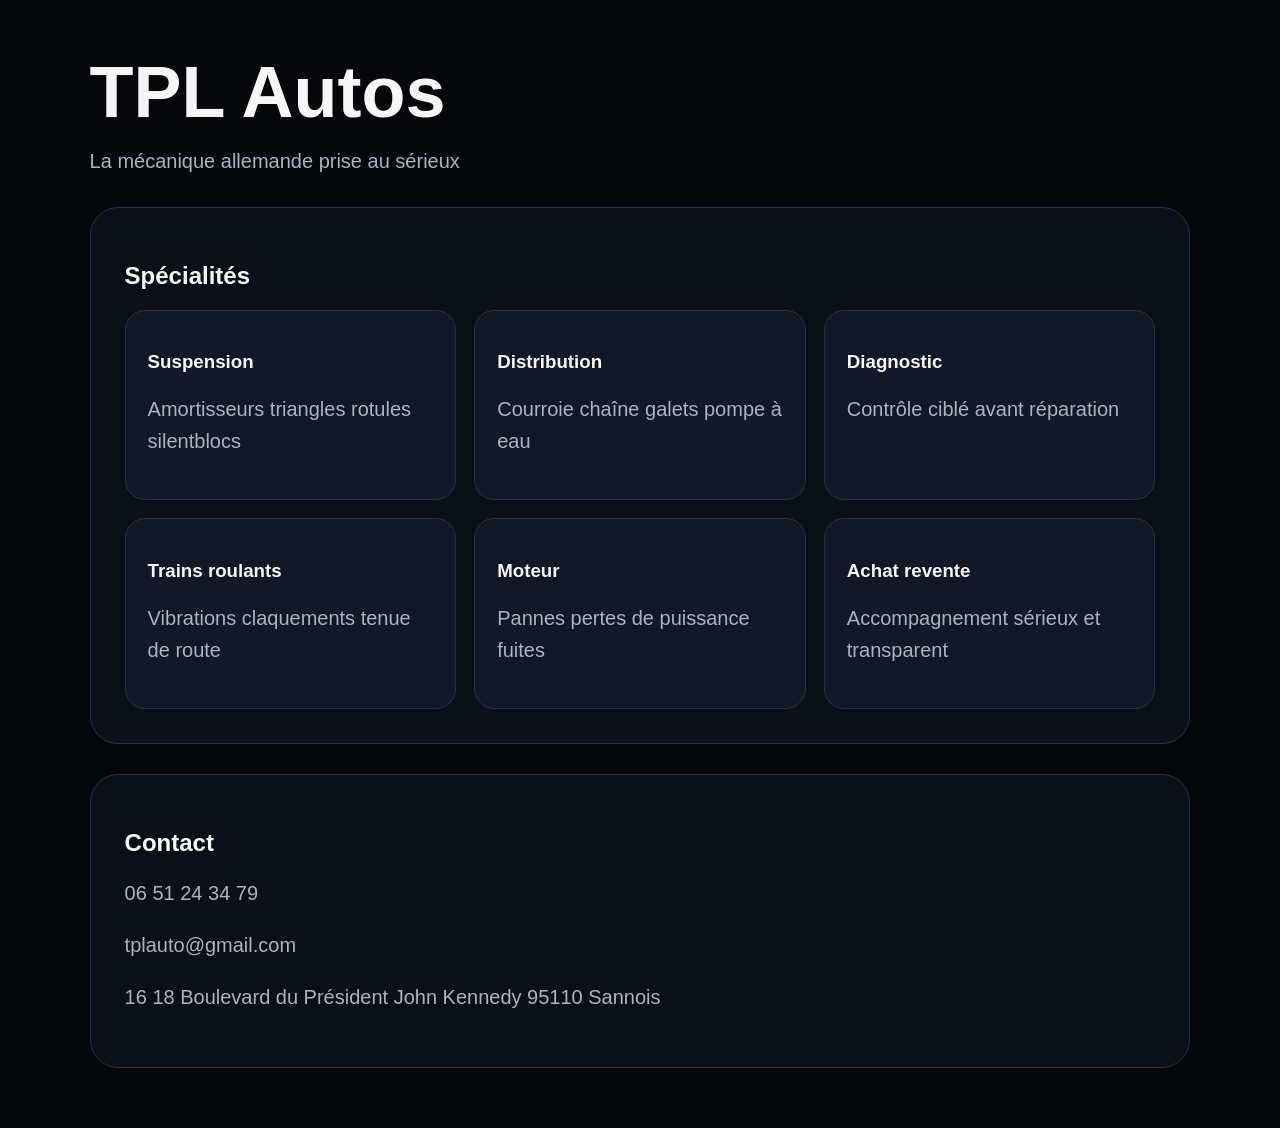
==== docs/index.html @ 496c6a81 "Add docs site homepage" ====
<!doctype html>
<html lang="fr">
<head>
  <meta charset="utf-8">
  <meta name="viewport" content="width=device-width initial-scale=1">
  <title>TPL Autos</title>
  <link rel="stylesheet" href="../styles.css">
</head>
<body>
  <main>
    <h1>TPL Autos</h1>
    <p>La mécanique allemande prise au sérieux</p>
    <div class="card">
      <h2>Spécialités</h2>
      <div class="grid">
        <div class="item"><h3>Suspension</h3><p>Amortisseurs triangles rotules silentblocs</p></div>
        <div class="item"><h3>Distribution</h3><p>Courroie chaîne galets pompe à eau</p></div>
        <div class="item"><h3>Diagnostic</h3><p>Contrôle ciblé avant réparation</p></div>
        <div class="item"><h3>Trains roulants</h3><p>Vibrations claquements tenue de route</p></div>
        <div class="item"><h3>Moteur</h3><p>Pannes pertes de puissance fuites</p></div>
        <div class="item"><h3>Achat revente</h3><p>Accompagnement sérieux et transparent</p></div>
      </div>
    </div>
    <div class="card">
      <h2>Contact</h2>
      <p>06 51 24 34 79</p>
      <p>tplauto@gmail.com</p>
      <p>16 18 Boulevard du Président John Kennedy 95110 Sannois</p>
    </div>
  </main>
</body>
</html>
---- styles.css ----
body{margin:0;background:#05070b;color:#f7f7f7;font-family:Arial,sans-serif}main{padding:60px 7vw}h1{font-size:72px;line-height:.9;margin:0 0 20px}p{color:#aab3c2;font-size:20px;line-height:1.6}.card{background:#0b1018;border:1px solid #243044;border-radius:28px;padding:34px;margin-top:30px}.grid{display:grid;grid-template-columns:repeat(3,1fr);gap:18px}.item{background:#111827;border:1px solid #243044;border-radius:20px;padding:22px}.blue{color:#1d5fae}.btn{display:inline-block;background:#1d5fae;color:white;padding:14px 20px;border-radius:14px;text-decoration:none;font-weight:700;margin-right:10px}@media(max-width:800px){h1{font-size:48px}.grid{grid-template-columns:1fr}}
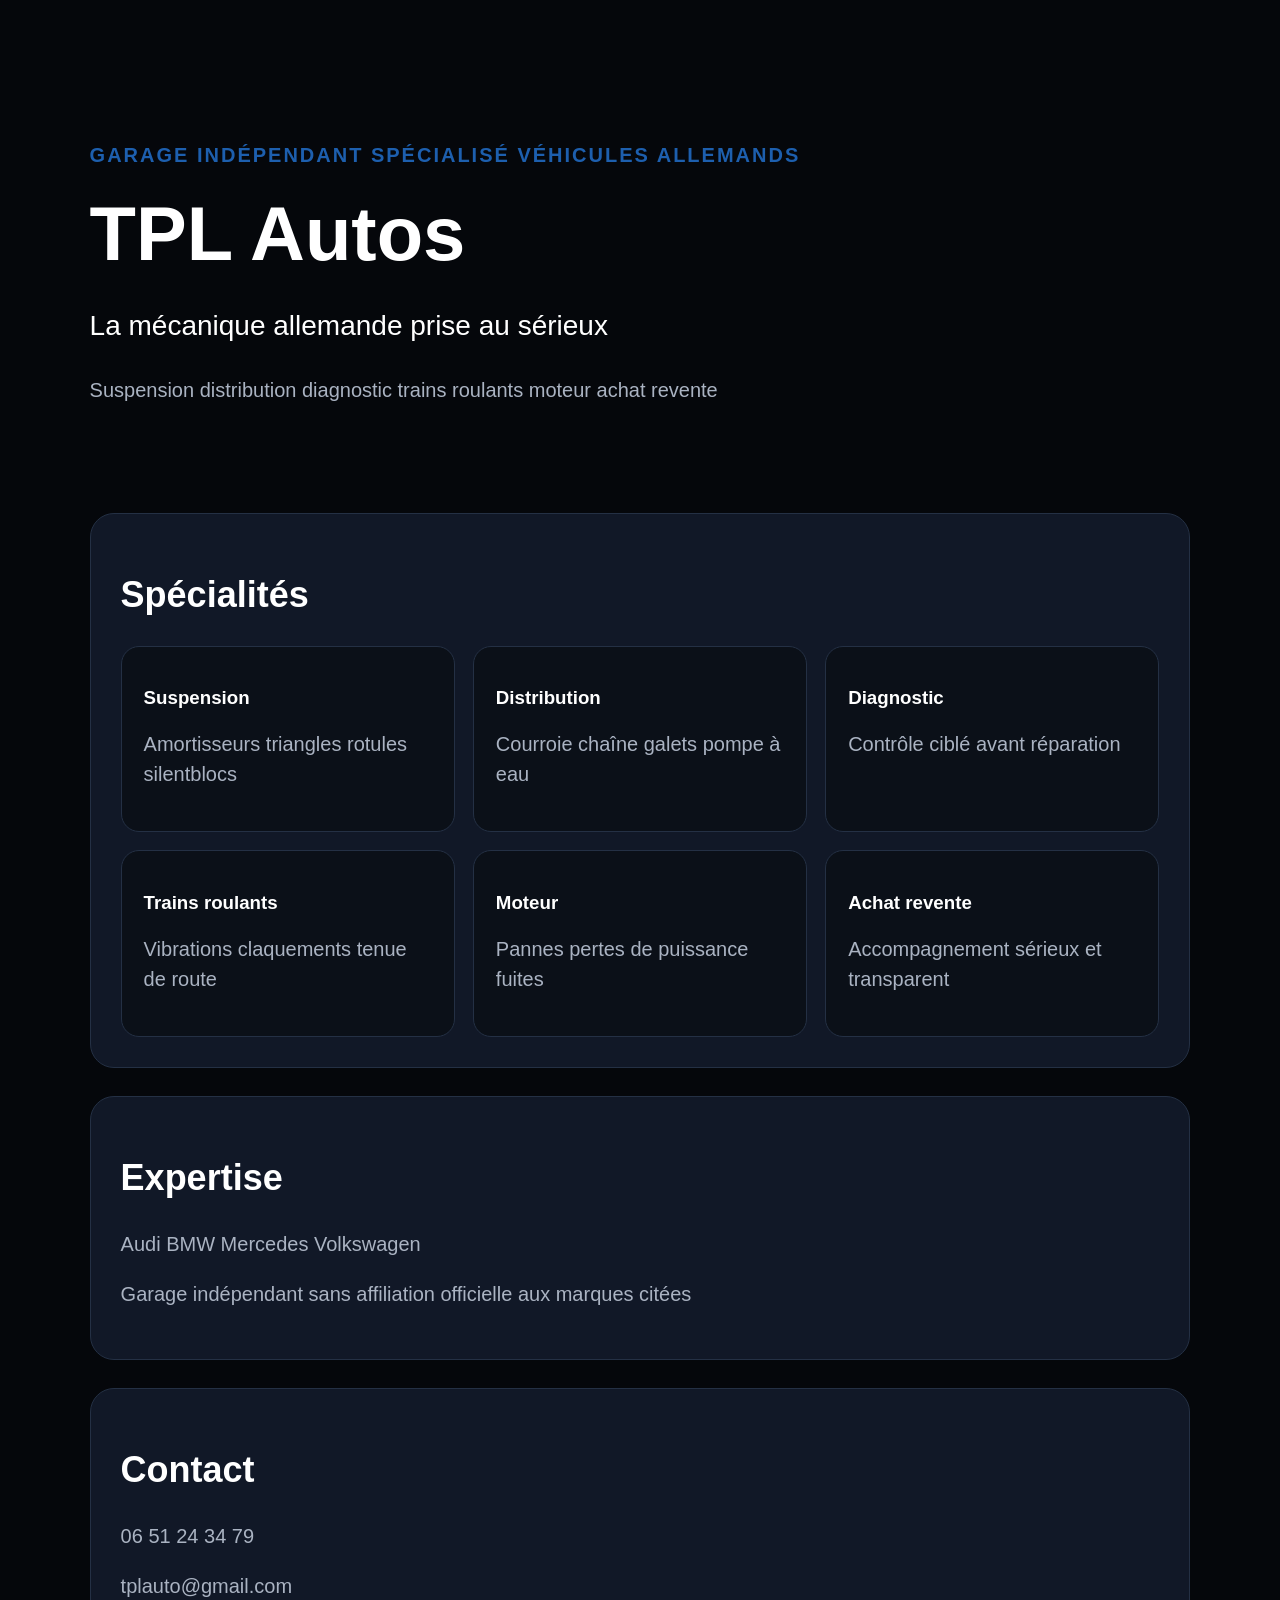
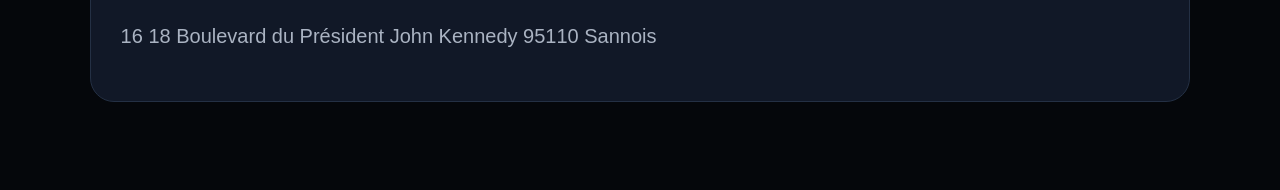
==== commit e1e24653: "Finish TPL Autos site" ====
--- a/docs/index.html
+++ b/docs/index.html
@@ -1,32 +1,44 @@
 <!doctype html>
 <html lang="fr">
 <head>
-  <meta charset="utf-8">
-  <meta name="viewport" content="width=device-width initial-scale=1">
-  <title>TPL Autos</title>
-  <link rel="stylesheet" href="../styles.css">
+<meta charset="utf-8">
+<meta name="viewport" content="width=device-width initial-scale=1">
+<title>TPL Autos</title>
+<link rel="stylesheet" href="styles.css">
 </head>
 <body>
-  <main>
-    <h1>TPL Autos</h1>
-    <p>La mécanique allemande prise au sérieux</p>
-    <div class="card">
-      <h2>Spécialités</h2>
-      <div class="grid">
-        <div class="item"><h3>Suspension</h3><p>Amortisseurs triangles rotules silentblocs</p></div>
-        <div class="item"><h3>Distribution</h3><p>Courroie chaîne galets pompe à eau</p></div>
-        <div class="item"><h3>Diagnostic</h3><p>Contrôle ciblé avant réparation</p></div>
-        <div class="item"><h3>Trains roulants</h3><p>Vibrations claquements tenue de route</p></div>
-        <div class="item"><h3>Moteur</h3><p>Pannes pertes de puissance fuites</p></div>
-        <div class="item"><h3>Achat revente</h3><p>Accompagnement sérieux et transparent</p></div>
-      </div>
-    </div>
-    <div class="card">
-      <h2>Contact</h2>
-      <p>06 51 24 34 79</p>
-      <p>tplauto@gmail.com</p>
-      <p>16 18 Boulevard du Président John Kennedy 95110 Sannois</p>
-    </div>
-  </main>
+<main>
+<section class="hero">
+<p class="tag">Garage indépendant spécialisé véhicules allemands</p>
+<h1>TPL Autos</h1>
+<p class="lead">La mécanique allemande prise au sérieux</p>
+<p>Suspension distribution diagnostic trains roulants moteur achat revente</p>
+</section>
+
+<section class="card">
+<h2>Spécialités</h2>
+<div class="grid">
+<div><h3>Suspension</h3><p>Amortisseurs triangles rotules silentblocs</p></div>
+<div><h3>Distribution</h3><p>Courroie chaîne galets pompe à eau</p></div>
+<div><h3>Diagnostic</h3><p>Contrôle ciblé avant réparation</p></div>
+<div><h3>Trains roulants</h3><p>Vibrations claquements tenue de route</p></div>
+<div><h3>Moteur</h3><p>Pannes pertes de puissance fuites</p></div>
+<div><h3>Achat revente</h3><p>Accompagnement sérieux et transparent</p></div>
+</div>
+</section>
+
+<section class="card">
+<h2>Expertise</h2>
+<p>Audi BMW Mercedes Volkswagen</p>
+<p>Garage indépendant sans affiliation officielle aux marques citées</p>
+</section>
+
+<section class="card">
+<h2>Contact</h2>
+<p>06 51 24 34 79</p>
+<p>tplauto@gmail.com</p>
+<p>16 18 Boulevard du Président John Kennedy 95110 Sannois</p>
+</section>
+</main>
 </body>
 </html>
--- a/docs/styles.css
+++ b/docs/styles.css
@@ -0,0 +1,12 @@
+body{margin:0;background:#05070b;color:white;font-family:Arial,sans-serif}
+main{padding:60px 7vw}
+h1{font-size:76px;margin:0 0 20px}
+h2{font-size:36px}
+p{color:#aab3c2;font-size:20px;line-height:1.5}
+.tag{color:#1d5fae;text-transform:uppercase;font-weight:bold;letter-spacing:2px}
+.lead{font-size:28px;color:white}
+.hero{padding:60px 0}
+.card{background:#111827;border:1px solid #243044;border-radius:24px;padding:30px;margin:28px 0}
+.grid{display:grid;grid-template-columns:repeat(3,1fr);gap:18px}
+.grid div{background:#0b1018;border:1px solid #243044;border-radius:18px;padding:22px}
+@media(max-width:800px){h1{font-size:48px}.grid{grid-template-columns:1fr}}
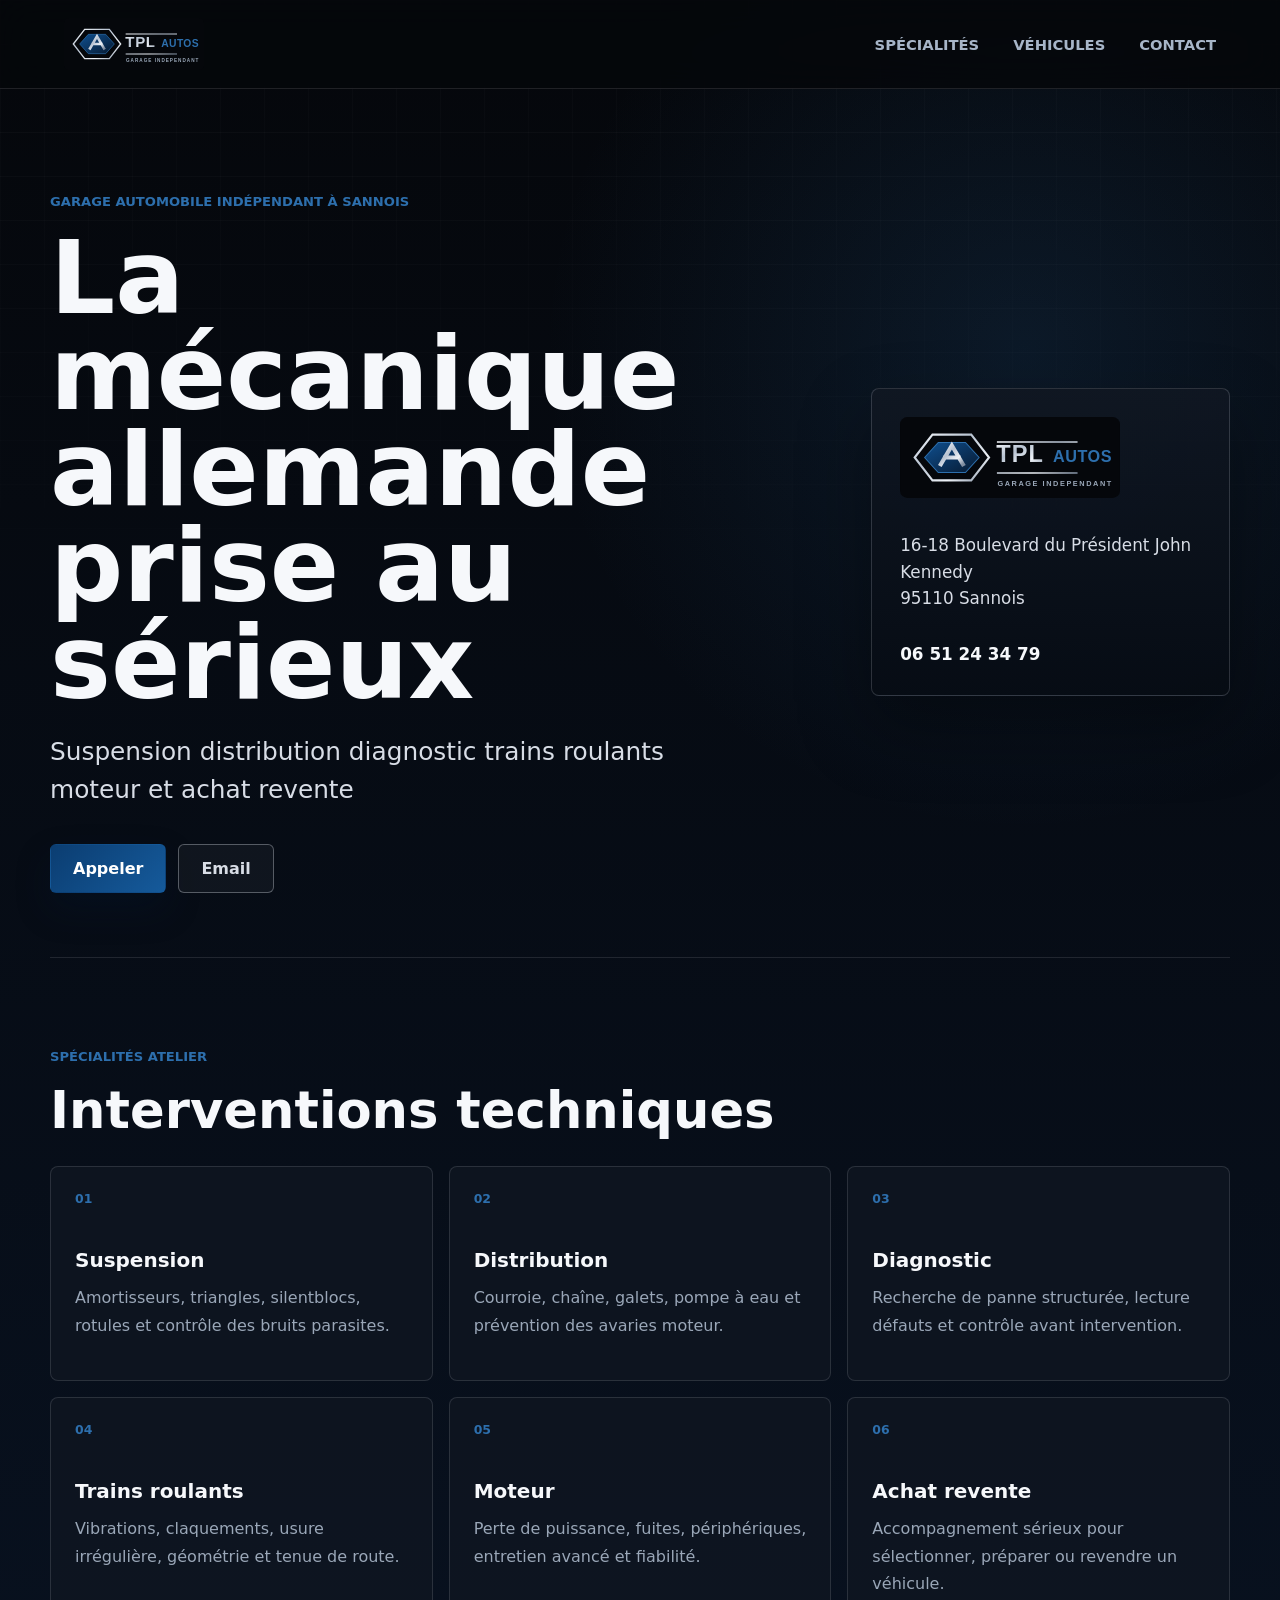
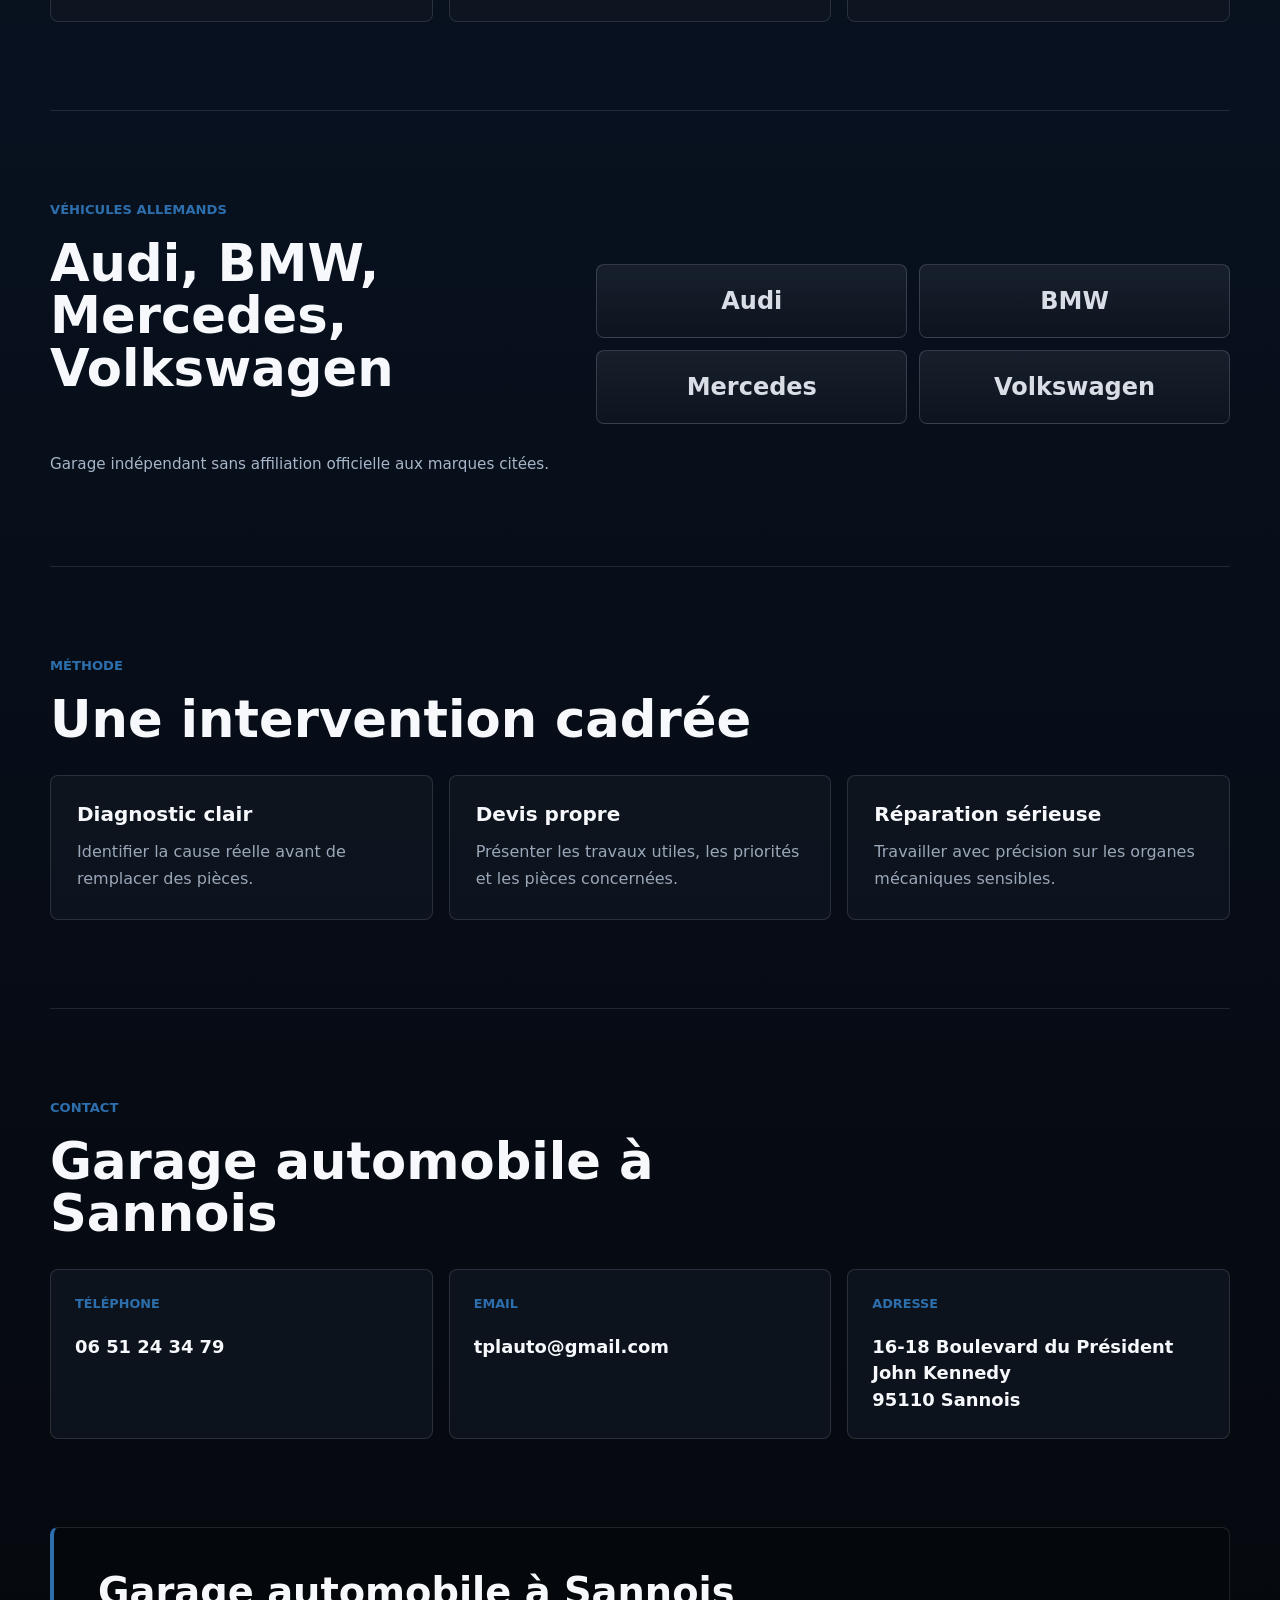
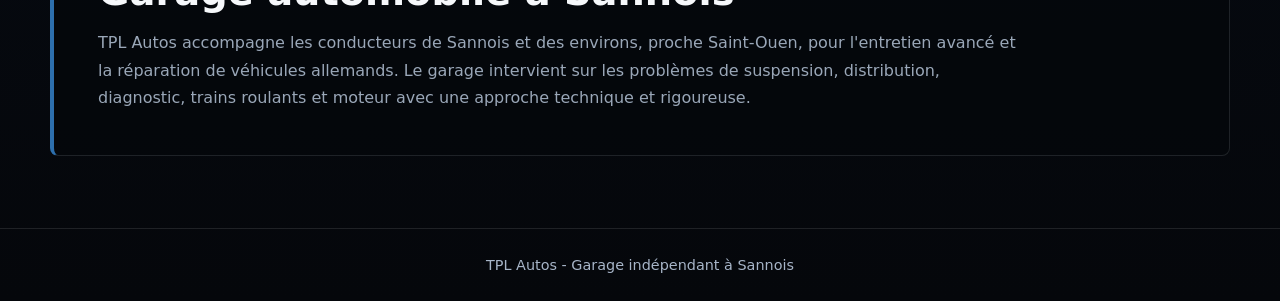
==== commit 7c99df5d: "Build TPL Autos website" ====
--- a/docs/index.html
+++ b/docs/index.html
@@ -1,44 +1,174 @@
 <!doctype html>
 <html lang="fr">
 <head>
-<meta charset="utf-8">
-<meta name="viewport" content="width=device-width initial-scale=1">
-<title>TPL Autos</title>
-<link rel="stylesheet" href="styles.css">
+  <meta charset="utf-8">
+  <meta name="viewport" content="width=device-width, initial-scale=1">
+  <title>TPL Autos | Garage automobile à Sannois</title>
+  <meta name="description" content="TPL Autos, garage automobile indépendant à Sannois, spécialiste des véhicules allemands : suspension, distribution, diagnostic, trains roulants, moteur et achat revente.">
+  <meta name="robots" content="index, follow">
+  <link rel="canonical" href="https://frnctl.github.io/tpl-autos/">
+  <link rel="stylesheet" href="styles.css">
+  <meta property="og:type" content="website">
+  <meta property="og:title" content="TPL Autos | La mécanique allemande prise au sérieux">
+  <meta property="og:description" content="Garage indépendant à Sannois pour suspension, distribution, diagnostic, trains roulants, moteur et achat revente de véhicules allemands.">
+  <meta property="og:url" content="https://frnctl.github.io/tpl-autos/">
+  <meta property="og:image" content="https://frnctl.github.io/tpl-autos/logo.svg">
+  <meta name="twitter:card" content="summary">
+  <meta name="theme-color" content="#05070b">
+  <script type="application/ld+json">
+  {
+    "@context": "https://schema.org",
+    "@type": "AutoRepair",
+    "name": "TPL Autos",
+    "description": "Garage automobile indépendant à Sannois spécialisé dans les véhicules allemands.",
+    "url": "https://frnctl.github.io/tpl-autos/",
+    "telephone": "+33651243479",
+    "email": "tplauto@gmail.com",
+    "address": {
+      "@type": "PostalAddress",
+      "streetAddress": "16-18 Boulevard du Président John Kennedy",
+      "postalCode": "95110",
+      "addressLocality": "Sannois",
+      "addressCountry": "FR"
+    },
+    "areaServed": ["Sannois", "Saint-Ouen", "Val-d'Oise"],
+    "knowsAbout": ["Suspension", "Distribution", "Diagnostic automobile", "Trains roulants", "Moteur", "Véhicules allemands", "Achat revente automobile"]
+  }
+  </script>
 </head>
 <body>
-<main>
-<section class="hero">
-<p class="tag">Garage indépendant spécialisé véhicules allemands</p>
-<h1>TPL Autos</h1>
-<p class="lead">La mécanique allemande prise au sérieux</p>
-<p>Suspension distribution diagnostic trains roulants moteur achat revente</p>
-</section>
+  <header class="site-header" aria-label="En-tête">
+    <a class="brand" href="#top" aria-label="TPL Autos accueil">
+      <img src="logo.svg" alt="TPL Autos" width="172" height="64">
+    </a>
+    <nav class="nav" aria-label="Navigation principale">
+      <a href="#specialites">Spécialités</a>
+      <a href="#vehicules">Véhicules</a>
+      <a href="#contact">Contact</a>
+    </nav>
+  </header>
 
-<section class="card">
-<h2>Spécialités</h2>
-<div class="grid">
-<div><h3>Suspension</h3><p>Amortisseurs triangles rotules silentblocs</p></div>
-<div><h3>Distribution</h3><p>Courroie chaîne galets pompe à eau</p></div>
-<div><h3>Diagnostic</h3><p>Contrôle ciblé avant réparation</p></div>
-<div><h3>Trains roulants</h3><p>Vibrations claquements tenue de route</p></div>
-<div><h3>Moteur</h3><p>Pannes pertes de puissance fuites</p></div>
-<div><h3>Achat revente</h3><p>Accompagnement sérieux et transparent</p></div>
-</div>
-</section>
+  <main id="top">
+    <section class="hero">
+      <div class="hero__content">
+        <p class="eyebrow">Garage automobile indépendant à Sannois</p>
+        <h1>La mécanique allemande prise au sérieux</h1>
+        <p class="subtitle">Suspension distribution diagnostic trains roulants moteur et achat revente</p>
+        <div class="actions" aria-label="Actions de contact">
+          <a class="button button--primary" href="tel:+33651243479">Appeler</a>
+          <a class="button button--secondary" href="mailto:tplauto@gmail.com">Email</a>
+        </div>
+      </div>
+      <div class="hero__panel" aria-label="Coordonnées TPL Autos">
+        <img src="logo.svg" alt="" width="220" height="82">
+        <p>16-18 Boulevard du Président John Kennedy<br>95110 Sannois</p>
+        <a href="tel:+33651243479">06 51 24 34 79</a>
+      </div>
+    </section>
 
-<section class="card">
-<h2>Expertise</h2>
-<p>Audi BMW Mercedes Volkswagen</p>
-<p>Garage indépendant sans affiliation officielle aux marques citées</p>
-</section>
+    <section class="section" id="specialites">
+      <div class="section__heading">
+        <p class="eyebrow">Spécialités atelier</p>
+        <h2>Interventions techniques</h2>
+      </div>
+      <div class="service-grid">
+        <article class="service">
+          <span>01</span>
+          <h3>Suspension</h3>
+          <p>Amortisseurs, triangles, silentblocs, rotules et contrôle des bruits parasites.</p>
+        </article>
+        <article class="service">
+          <span>02</span>
+          <h3>Distribution</h3>
+          <p>Courroie, chaîne, galets, pompe à eau et prévention des avaries moteur.</p>
+        </article>
+        <article class="service">
+          <span>03</span>
+          <h3>Diagnostic</h3>
+          <p>Recherche de panne structurée, lecture défauts et contrôle avant intervention.</p>
+        </article>
+        <article class="service">
+          <span>04</span>
+          <h3>Trains roulants</h3>
+          <p>Vibrations, claquements, usure irrégulière, géométrie et tenue de route.</p>
+        </article>
+        <article class="service">
+          <span>05</span>
+          <h3>Moteur</h3>
+          <p>Perte de puissance, fuites, périphériques, entretien avancé et fiabilité.</p>
+        </article>
+        <article class="service">
+          <span>06</span>
+          <h3>Achat revente</h3>
+          <p>Accompagnement sérieux pour sélectionner, préparer ou revendre un véhicule.</p>
+        </article>
+      </div>
+    </section>
 
-<section class="card">
-<h2>Contact</h2>
-<p>06 51 24 34 79</p>
-<p>tplauto@gmail.com</p>
-<p>16 18 Boulevard du Président John Kennedy 95110 Sannois</p>
-</section>
-</main>
+    <section class="section vehicles" id="vehicules">
+      <div class="section__heading">
+        <p class="eyebrow">Véhicules allemands</p>
+        <h2>Audi, BMW, Mercedes, Volkswagen</h2>
+      </div>
+      <div class="brand-row" aria-label="Marques concernées">
+        <span>Audi</span>
+        <span>BMW</span>
+        <span>Mercedes</span>
+        <span>Volkswagen</span>
+      </div>
+      <p class="notice">Garage indépendant sans affiliation officielle aux marques citées.</p>
+    </section>
+
+    <section class="section method">
+      <div class="section__heading">
+        <p class="eyebrow">Méthode</p>
+        <h2>Une intervention cadrée</h2>
+      </div>
+      <div class="method-list">
+        <article>
+          <h3>Diagnostic clair</h3>
+          <p>Identifier la cause réelle avant de remplacer des pièces.</p>
+        </article>
+        <article>
+          <h3>Devis propre</h3>
+          <p>Présenter les travaux utiles, les priorités et les pièces concernées.</p>
+        </article>
+        <article>
+          <h3>Réparation sérieuse</h3>
+          <p>Travailler avec précision sur les organes mécaniques sensibles.</p>
+        </article>
+      </div>
+    </section>
+
+    <section class="section contact" id="contact">
+      <div class="section__heading">
+        <p class="eyebrow">Contact</p>
+        <h2>Garage automobile à Sannois</h2>
+      </div>
+      <div class="contact-grid">
+        <a href="tel:+33651243479">
+          <span>Téléphone</span>
+          06 51 24 34 79
+        </a>
+        <a href="mailto:tplauto@gmail.com">
+          <span>Email</span>
+          tplauto@gmail.com
+        </a>
+        <address>
+          <span>Adresse</span>
+          16-18 Boulevard du Président John Kennedy<br>95110 Sannois
+        </address>
+      </div>
+    </section>
+
+    <section class="seo-local" aria-label="Référencement local">
+      <h2>Garage automobile à Sannois</h2>
+      <p>TPL Autos accompagne les conducteurs de Sannois et des environs, proche Saint-Ouen, pour l'entretien avancé et la réparation de véhicules allemands. Le garage intervient sur les problèmes de suspension, distribution, diagnostic, trains roulants et moteur avec une approche technique et rigoureuse.</p>
+    </section>
+  </main>
+
+  <footer class="footer">
+    <p>TPL Autos - Garage indépendant à Sannois</p>
+  </footer>
 </body>
 </html>
--- a/docs/styles.css
+++ b/docs/styles.css
@@ -1,12 +1,419 @@
-body{margin:0;background:#05070b;color:white;font-family:Arial,sans-serif}
-main{padding:60px 7vw}
-h1{font-size:76px;margin:0 0 20px}
-h2{font-size:36px}
-p{color:#aab3c2;font-size:20px;line-height:1.5}
-.tag{color:#1d5fae;text-transform:uppercase;font-weight:bold;letter-spacing:2px}
-.lead{font-size:28px;color:white}
-.hero{padding:60px 0}
-.card{background:#111827;border:1px solid #243044;border-radius:24px;padding:30px;margin:28px 0}
-.grid{display:grid;grid-template-columns:repeat(3,1fr);gap:18px}
-.grid div{background:#0b1018;border:1px solid #243044;border-radius:18px;padding:22px}
-@media(max-width:800px){h1{font-size:48px}.grid{grid-template-columns:1fr}}
+:root {
+  --black: #05070b;
+  --ink: #090d14;
+  --panel: #101722;
+  --line: #2a3442;
+  --blue: #0b3d71;
+  --blue-light: #2d6fad;
+  --silver: #d8dde6;
+  --muted: #9aa7b8;
+  --white: #f6f8fb;
+  --accent: #a7b5c8;
+}
+
+* {
+  box-sizing: border-box;
+}
+
+html {
+  scroll-behavior: smooth;
+}
+
+body {
+  margin: 0;
+  background:
+    radial-gradient(circle at 80% 10%, rgba(45, 111, 173, 0.16), transparent 30rem),
+    linear-gradient(180deg, #05070b 0%, #08111f 48%, #05070b 100%);
+  color: var(--white);
+  font-family: Inter, ui-sans-serif, system-ui, -apple-system, BlinkMacSystemFont, "Segoe UI", Arial, sans-serif;
+}
+
+body::before {
+  content: "";
+  position: fixed;
+  inset: 0;
+  z-index: -1;
+  background-image:
+    linear-gradient(rgba(255, 255, 255, 0.035) 1px, transparent 1px),
+    linear-gradient(90deg, rgba(255, 255, 255, 0.025) 1px, transparent 1px);
+  background-size: 44px 44px;
+  mask-image: linear-gradient(180deg, rgba(0, 0, 0, 0.9), transparent 78%);
+}
+
+a {
+  color: inherit;
+}
+
+.site-header {
+  position: sticky;
+  top: 0;
+  z-index: 10;
+  display: flex;
+  align-items: center;
+  justify-content: space-between;
+  gap: 24px;
+  padding: 18px clamp(18px, 5vw, 72px);
+  background: rgba(5, 7, 11, 0.86);
+  border-bottom: 1px solid rgba(216, 221, 230, 0.12);
+  backdrop-filter: blur(18px);
+}
+
+.brand {
+  display: inline-flex;
+  align-items: center;
+}
+
+.brand img {
+  display: block;
+  height: 52px;
+  width: auto;
+}
+
+.nav {
+  display: flex;
+  gap: clamp(14px, 3vw, 34px);
+  color: var(--accent);
+  font-size: 0.92rem;
+  font-weight: 700;
+  text-transform: uppercase;
+}
+
+.nav a {
+  text-decoration: none;
+}
+
+.nav a:hover,
+.nav a:focus-visible {
+  color: var(--white);
+}
+
+main {
+  width: min(1180px, calc(100% - 36px));
+  margin: 0 auto;
+}
+
+.hero {
+  min-height: calc(100svh - 88px);
+  display: grid;
+  grid-template-columns: minmax(0, 1.35fr) minmax(280px, 0.65fr);
+  align-items: center;
+  gap: clamp(28px, 6vw, 76px);
+  padding: clamp(54px, 8vw, 108px) 0 64px;
+}
+
+.hero__content {
+  max-width: 800px;
+}
+
+.eyebrow {
+  margin: 0 0 16px;
+  color: var(--blue-light);
+  font-size: 0.82rem;
+  font-weight: 800;
+  letter-spacing: 0;
+  text-transform: uppercase;
+}
+
+h1,
+h2,
+h3,
+p {
+  margin-top: 0;
+}
+
+h1 {
+  margin-bottom: 22px;
+  max-width: 820px;
+  color: var(--white);
+  font-size: clamp(3rem, 8vw, 6.8rem);
+  line-height: 0.94;
+  font-weight: 850;
+}
+
+.subtitle {
+  max-width: 700px;
+  color: var(--silver);
+  font-size: clamp(1.1rem, 2.4vw, 1.55rem);
+  line-height: 1.55;
+}
+
+.actions {
+  display: flex;
+  flex-wrap: wrap;
+  gap: 12px;
+  margin-top: 34px;
+}
+
+.button {
+  display: inline-flex;
+  align-items: center;
+  justify-content: center;
+  min-height: 48px;
+  padding: 14px 22px;
+  border: 1px solid transparent;
+  border-radius: 6px;
+  font-weight: 800;
+  text-decoration: none;
+}
+
+.button--primary {
+  background: linear-gradient(135deg, var(--blue), #155a9b);
+  color: #ffffff;
+  box-shadow: 0 16px 34px rgba(3, 23, 48, 0.32);
+}
+
+.button--secondary {
+  border-color: rgba(216, 221, 230, 0.35);
+  color: var(--silver);
+  background: rgba(255, 255, 255, 0.04);
+}
+
+.hero__panel {
+  padding: 28px;
+  border: 1px solid rgba(216, 221, 230, 0.18);
+  border-radius: 8px;
+  background: linear-gradient(180deg, rgba(16, 23, 34, 0.9), rgba(7, 12, 20, 0.92));
+  box-shadow: 0 30px 70px rgba(0, 0, 0, 0.35);
+}
+
+.hero__panel img {
+  display: block;
+  width: min(220px, 100%);
+  height: auto;
+  margin-bottom: 34px;
+}
+
+.hero__panel p,
+.hero__panel a {
+  color: var(--silver);
+  font-size: 1.05rem;
+  line-height: 1.55;
+}
+
+.hero__panel a {
+  display: inline-flex;
+  margin-top: 14px;
+  color: var(--white);
+  font-weight: 800;
+  text-decoration: none;
+}
+
+.section {
+  padding: clamp(54px, 8vw, 88px) 0;
+  border-top: 1px solid rgba(216, 221, 230, 0.12);
+}
+
+.section__heading {
+  max-width: 760px;
+  margin-bottom: 30px;
+}
+
+h2 {
+  margin-bottom: 0;
+  color: var(--white);
+  font-size: clamp(2rem, 4vw, 3.4rem);
+  line-height: 1.02;
+}
+
+h3 {
+  margin-bottom: 12px;
+  color: var(--white);
+  font-size: 1.25rem;
+}
+
+p {
+  color: var(--muted);
+  line-height: 1.7;
+}
+
+.service-grid {
+  display: grid;
+  grid-template-columns: repeat(3, minmax(0, 1fr));
+  gap: 16px;
+}
+
+.service,
+.method-list article,
+.contact-grid > * {
+  border: 1px solid rgba(216, 221, 230, 0.14);
+  border-radius: 8px;
+  background: rgba(16, 23, 34, 0.76);
+}
+
+.service {
+  min-height: 215px;
+  padding: 24px;
+}
+
+.service span {
+  display: block;
+  margin-bottom: 42px;
+  color: var(--blue-light);
+  font-size: 0.78rem;
+  font-weight: 900;
+}
+
+.service p,
+.method-list p {
+  margin-bottom: 0;
+}
+
+.vehicles {
+  display: grid;
+  grid-template-columns: minmax(0, 0.9fr) minmax(280px, 1.1fr);
+  gap: 28px;
+  align-items: end;
+}
+
+.brand-row {
+  display: grid;
+  grid-template-columns: repeat(2, minmax(0, 1fr));
+  gap: 12px;
+}
+
+.brand-row span {
+  display: flex;
+  min-height: 74px;
+  align-items: center;
+  justify-content: center;
+  border: 1px solid rgba(216, 221, 230, 0.18);
+  border-radius: 8px;
+  background: linear-gradient(180deg, rgba(216, 221, 230, 0.08), rgba(16, 23, 34, 0.68));
+  color: var(--silver);
+  font-size: clamp(1.1rem, 2vw, 1.5rem);
+  font-weight: 850;
+}
+
+.notice {
+  grid-column: 1 / -1;
+  margin: 0;
+  color: var(--accent);
+  font-size: 0.95rem;
+}
+
+.method-list {
+  display: grid;
+  grid-template-columns: repeat(3, minmax(0, 1fr));
+  gap: 16px;
+}
+
+.method-list article {
+  padding: 26px;
+}
+
+.contact-grid {
+  display: grid;
+  grid-template-columns: repeat(3, minmax(0, 1fr));
+  gap: 16px;
+}
+
+.contact-grid > * {
+  min-height: 154px;
+  margin: 0;
+  padding: 24px;
+  color: var(--white);
+  font-size: 1.12rem;
+  font-style: normal;
+  font-weight: 750;
+  line-height: 1.5;
+  text-decoration: none;
+}
+
+.contact-grid span {
+  display: block;
+  margin-bottom: 20px;
+  color: var(--blue-light);
+  font-size: 0.8rem;
+  font-weight: 900;
+  text-transform: uppercase;
+}
+
+.seo-local {
+  margin: 0 0 72px;
+  padding: clamp(28px, 5vw, 44px);
+  border: 1px solid rgba(216, 221, 230, 0.13);
+  border-left: 4px solid var(--blue-light);
+  border-radius: 8px;
+  background: rgba(5, 7, 11, 0.58);
+}
+
+.seo-local h2 {
+  margin-bottom: 18px;
+  font-size: clamp(1.7rem, 3vw, 2.5rem);
+}
+
+.seo-local p {
+  max-width: 920px;
+  margin-bottom: 0;
+}
+
+.footer {
+  border-top: 1px solid rgba(216, 221, 230, 0.12);
+  padding: 24px 18px;
+  text-align: center;
+}
+
+.footer p {
+  margin: 0;
+  color: var(--accent);
+  font-size: 0.9rem;
+}
+
+@media (max-width: 900px) {
+  .site-header {
+    align-items: flex-start;
+    flex-direction: column;
+  }
+
+  .hero,
+  .vehicles,
+  .service-grid,
+  .method-list,
+  .contact-grid {
+    grid-template-columns: 1fr;
+  }
+
+  .hero {
+    min-height: auto;
+  }
+}
+
+@media (max-width: 560px) {
+  main {
+    width: min(100% - 28px, 1180px);
+  }
+
+  .site-header {
+    padding: 14px;
+  }
+
+  .brand img {
+    height: 46px;
+  }
+
+  .nav {
+    width: 100%;
+    justify-content: space-between;
+    gap: 10px;
+    font-size: 0.78rem;
+  }
+
+  h1 {
+    font-size: 2.8rem;
+  }
+
+  .actions,
+  .button {
+    width: 100%;
+  }
+
+  .brand-row {
+    grid-template-columns: 1fr;
+  }
+
+  .service,
+  .method-list article,
+  .contact-grid > * {
+    padding: 20px;
+  }
+}
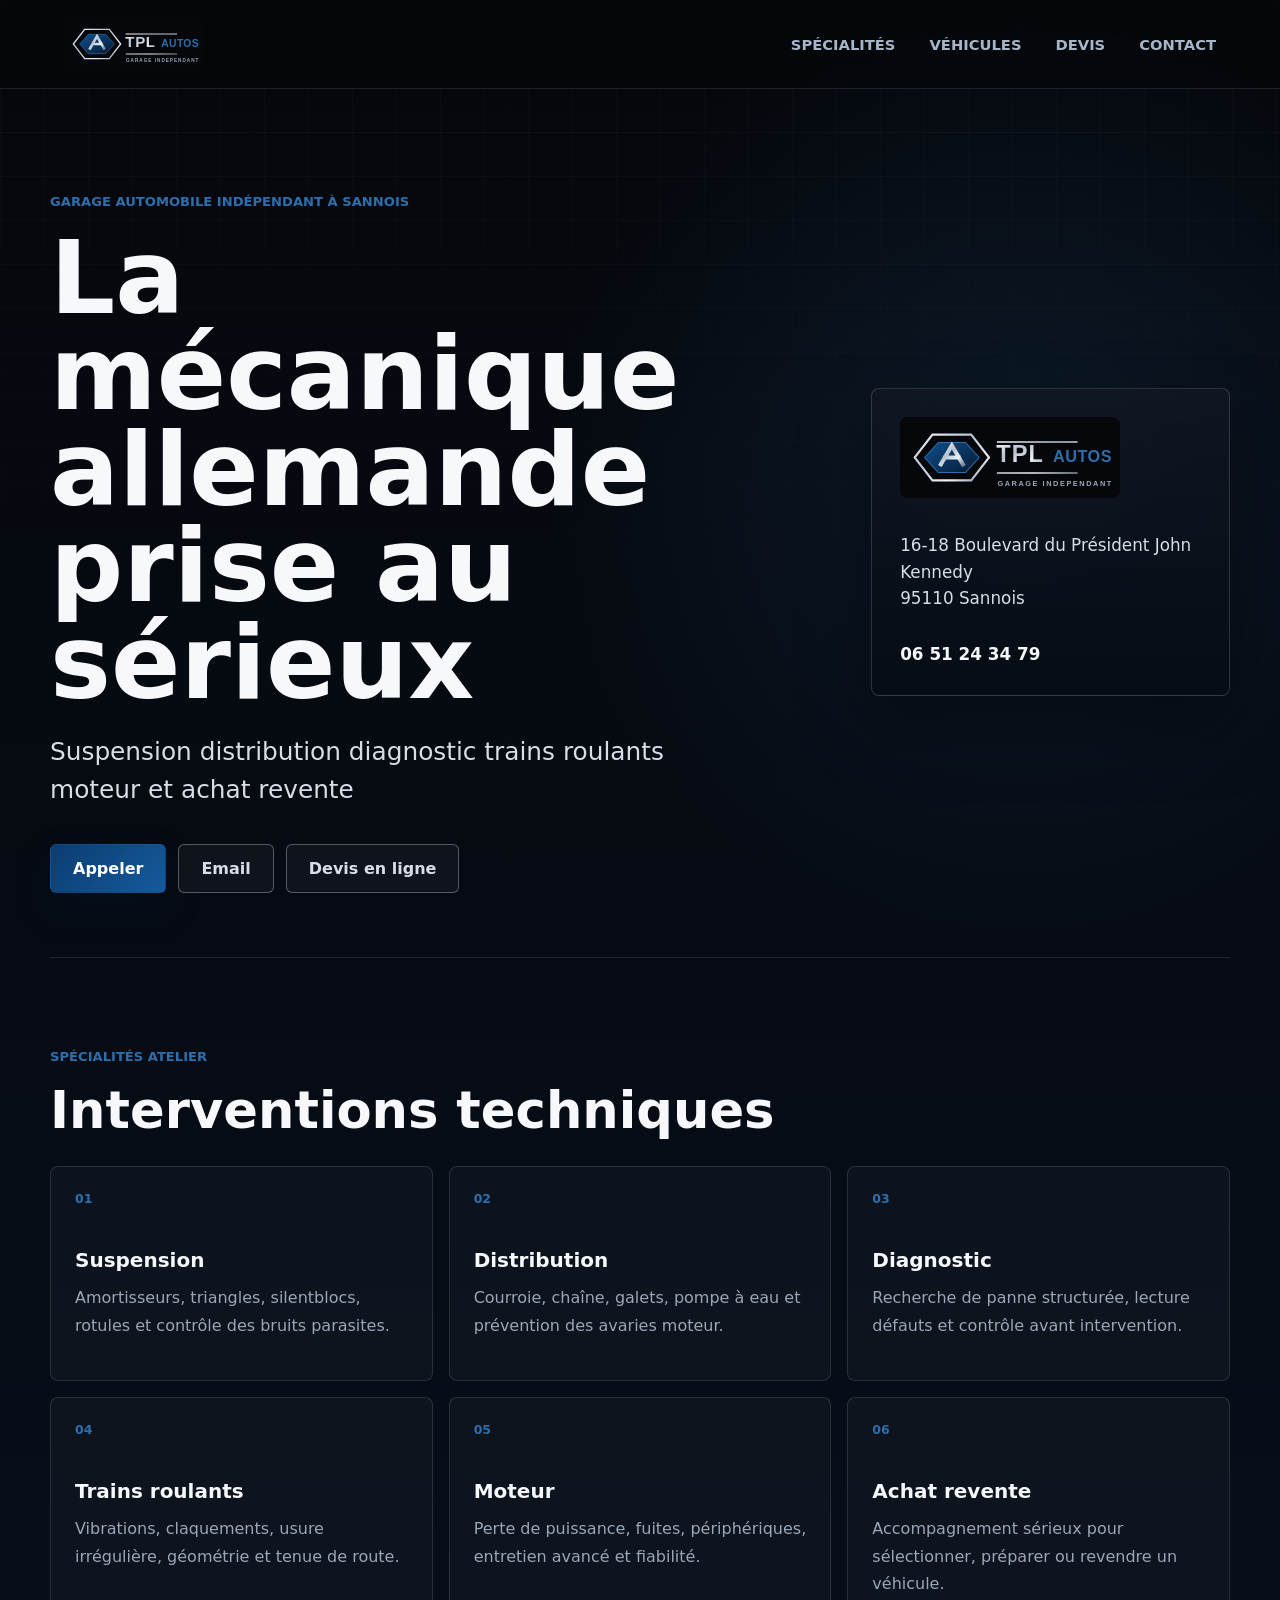
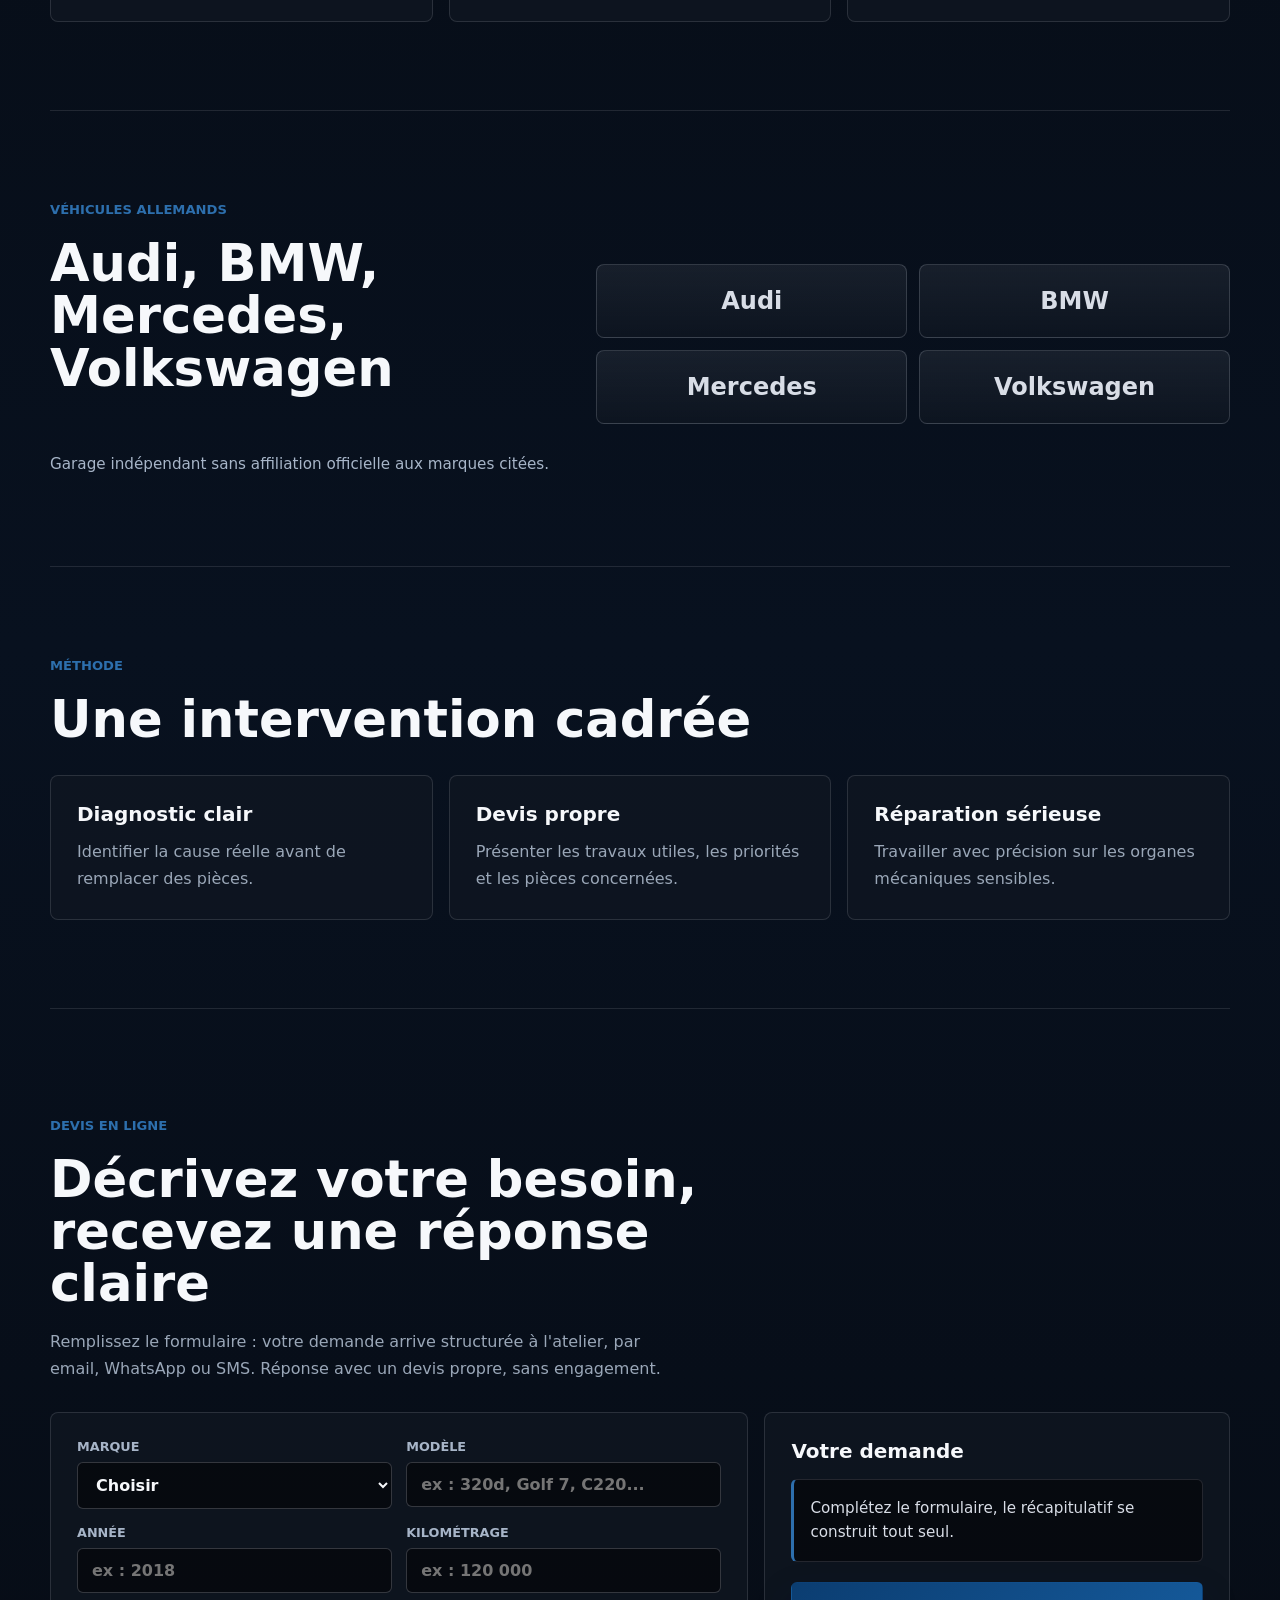
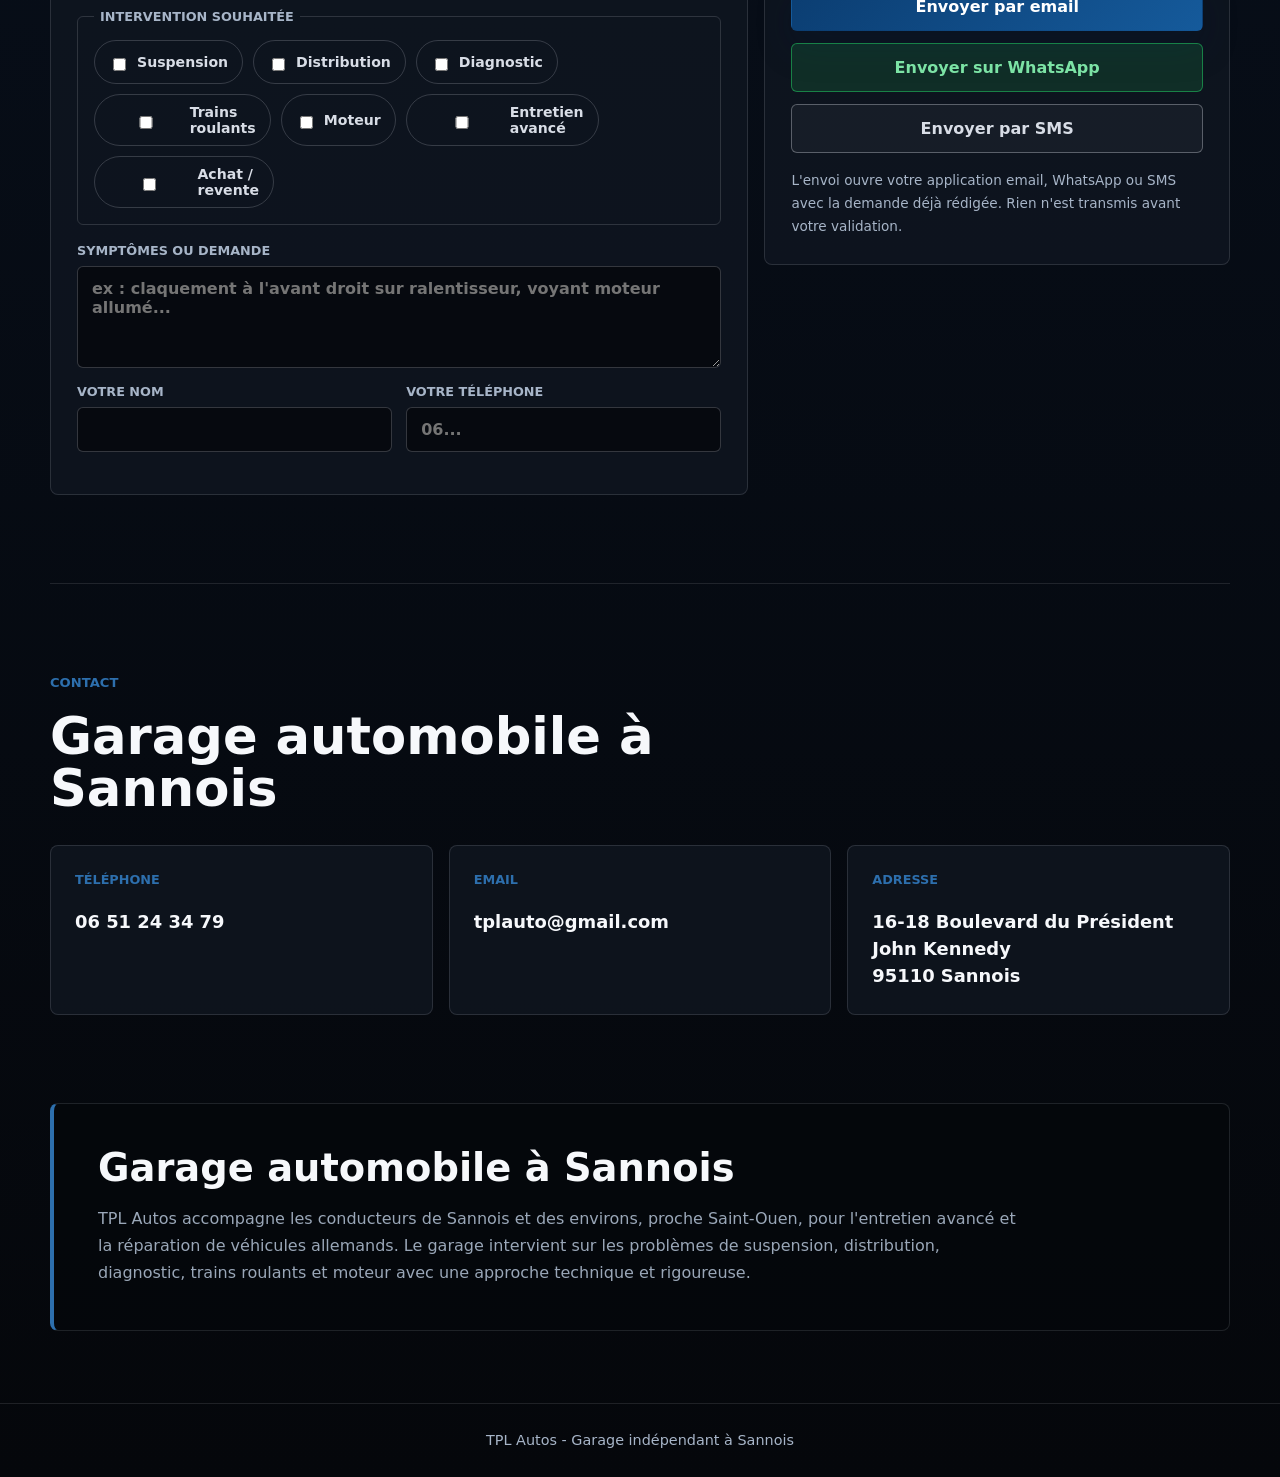
==== commit 1faa6819: "Add online quote request system with email, WhatsApp and SMS delivery Co-Authored-By: Claude Fable 5" ====
--- a/docs/index.html
+++ b/docs/index.html
@@ -7,6 +7,8 @@
   <meta name="description" content="TPL Autos, garage automobile indépendant à Sannois, spécialiste des véhicules allemands : suspension, distribution, diagnostic, trains roulants, moteur et achat revente.">
   <meta name="robots" content="index, follow">
   <link rel="canonical" href="https://frnctl.github.io/tpl-autos/">
+  <link rel="icon" type="image/svg+xml" href="favicon.svg">
+  <link rel="apple-touch-icon" href="apple-touch-icon.png">
   <link rel="stylesheet" href="styles.css">
   <meta property="og:type" content="website">
   <meta property="og:title" content="TPL Autos | La mécanique allemande prise au sérieux">
@@ -44,6 +46,7 @@
     <nav class="nav" aria-label="Navigation principale">
       <a href="#specialites">Spécialités</a>
       <a href="#vehicules">Véhicules</a>
+      <a href="#devis">Devis</a>
       <a href="#contact">Contact</a>
     </nav>
   </header>
@@ -57,6 +60,7 @@
         <div class="actions" aria-label="Actions de contact">
           <a class="button button--primary" href="tel:+33651243479">Appeler</a>
           <a class="button button--secondary" href="mailto:tplauto@gmail.com">Email</a>
+          <a class="button button--secondary" href="#devis">Devis en ligne</a>
         </div>
       </div>
       <div class="hero__panel" aria-label="Coordonnées TPL Autos">
@@ -137,6 +141,72 @@
           <h3>Réparation sérieuse</h3>
           <p>Travailler avec précision sur les organes mécaniques sensibles.</p>
         </article>
+      </div>
+    </section>
+
+    <section class="section quote" id="devis">
+      <div class="section__heading">
+        <p class="eyebrow">Devis en ligne</p>
+        <h2>Décrivez votre besoin, recevez une réponse claire</h2>
+        <p>Remplissez le formulaire : votre demande arrive structurée à l'atelier, par email, WhatsApp ou SMS. Réponse avec un devis propre, sans engagement.</p>
+      </div>
+      <div class="quote-grid">
+        <form class="quote-form" id="quote-form" aria-label="Formulaire de demande de devis">
+          <div class="field-row">
+            <label>Marque
+              <select id="q-marque">
+                <option value="">Choisir</option>
+                <option>Audi</option>
+                <option>BMW</option>
+                <option>Mercedes</option>
+                <option>Volkswagen</option>
+                <option>Autre</option>
+              </select>
+            </label>
+            <label>Modèle
+              <input type="text" id="q-modele" placeholder="ex : 320d, Golf 7, C220...">
+            </label>
+          </div>
+          <div class="field-row">
+            <label>Année
+              <input type="text" id="q-annee" inputmode="numeric" placeholder="ex : 2018">
+            </label>
+            <label>Kilométrage
+              <input type="text" id="q-km" inputmode="numeric" placeholder="ex : 120 000">
+            </label>
+          </div>
+          <fieldset class="quote-services">
+            <legend>Intervention souhaitée</legend>
+            <label><input type="checkbox" value="Suspension"> Suspension</label>
+            <label><input type="checkbox" value="Distribution"> Distribution</label>
+            <label><input type="checkbox" value="Diagnostic"> Diagnostic</label>
+            <label><input type="checkbox" value="Trains roulants"> Trains roulants</label>
+            <label><input type="checkbox" value="Moteur"> Moteur</label>
+            <label><input type="checkbox" value="Entretien avancé"> Entretien avancé</label>
+            <label><input type="checkbox" value="Achat / revente"> Achat / revente</label>
+          </fieldset>
+          <label>Symptômes ou demande
+            <textarea id="q-desc" rows="4" placeholder="ex : claquement à l'avant droit sur ralentisseur, voyant moteur allumé..."></textarea>
+          </label>
+          <div class="field-row">
+            <label>Votre nom
+              <input type="text" id="q-nom" autocomplete="name">
+            </label>
+            <label>Votre téléphone
+              <input type="tel" id="q-tel" autocomplete="tel" placeholder="06...">
+            </label>
+          </div>
+        </form>
+        <aside class="quote-recap" aria-label="Récapitulatif de la demande">
+          <h3>Votre demande</h3>
+          <pre id="quote-preview">Complétez le formulaire, le récapitulatif se construit tout seul.</pre>
+          <div class="actions">
+            <a class="button button--primary" id="quote-mail" href="mailto:tplauto@gmail.com">Envoyer par email</a>
+            <a class="button button--whatsapp" id="quote-wa" href="https://wa.me/33651243479" target="_blank" rel="noopener">Envoyer sur WhatsApp</a>
+            <a class="button button--secondary" id="quote-sms" href="sms:+33651243479">Envoyer par SMS</a>
+          </div>
+          <p class="quote-note">L'envoi ouvre votre application email, WhatsApp ou SMS avec la demande déjà rédigée. Rien n'est transmis avant votre validation.</p>
+        </aside>
       </div>
     </section>
 
@@ -170,5 +240,6 @@
   <footer class="footer">
     <p>TPL Autos - Garage indépendant à Sannois</p>
   </footer>
+  <script src="app.js" defer></script>
 </body>
 </html>
--- a/docs/styles.css
+++ b/docs/styles.css
@@ -328,6 +328,150 @@
   text-transform: uppercase;
 }
 
+.quote .section__heading p {
+  margin-top: 18px;
+  max-width: 640px;
+}
+
+.quote-grid {
+  display: grid;
+  grid-template-columns: minmax(0, 1.2fr) minmax(300px, 0.8fr);
+  gap: 16px;
+  align-items: start;
+}
+
+.quote-form,
+.quote-recap {
+  padding: 26px;
+  border: 1px solid rgba(216, 221, 230, 0.14);
+  border-radius: 8px;
+  background: rgba(16, 23, 34, 0.76);
+}
+
+.quote-form label {
+  display: block;
+  margin-bottom: 16px;
+  color: var(--accent);
+  font-size: 0.8rem;
+  font-weight: 800;
+  text-transform: uppercase;
+}
+
+.quote-form input,
+.quote-form select,
+.quote-form textarea {
+  display: block;
+  width: 100%;
+  margin-top: 8px;
+  padding: 12px 14px;
+  border: 1px solid rgba(216, 221, 230, 0.22);
+  border-radius: 6px;
+  background: rgba(5, 7, 11, 0.7);
+  color: var(--white);
+  font: inherit;
+  font-size: 1rem;
+}
+
+.quote-form input:focus,
+.quote-form select:focus,
+.quote-form textarea:focus {
+  outline: none;
+  border-color: var(--blue-light);
+  box-shadow: 0 0 0 3px rgba(45, 111, 173, 0.25);
+}
+
+.quote-form textarea {
+  resize: vertical;
+}
+
+.field-row {
+  display: grid;
+  grid-template-columns: repeat(2, minmax(0, 1fr));
+  gap: 14px;
+}
+
+.quote-services {
+  display: flex;
+  flex-wrap: wrap;
+  gap: 10px;
+  margin: 0 0 18px;
+  padding: 16px;
+  border: 1px solid rgba(216, 221, 230, 0.16);
+  border-radius: 6px;
+}
+
+.quote-services legend {
+  padding: 0 6px;
+  color: var(--accent);
+  font-size: 0.8rem;
+  font-weight: 800;
+  text-transform: uppercase;
+}
+
+.quote-services label {
+  display: inline-flex;
+  align-items: center;
+  gap: 8px;
+  margin: 0;
+  padding: 9px 14px;
+  border: 1px solid rgba(216, 221, 230, 0.2);
+  border-radius: 999px;
+  color: var(--silver);
+  font-size: 0.88rem;
+  font-weight: 700;
+  text-transform: none;
+  cursor: pointer;
+}
+
+.quote-services label:has(input:checked) {
+  border-color: var(--blue-light);
+  background: rgba(45, 111, 173, 0.18);
+  color: var(--white);
+}
+
+.quote-services input {
+  accent-color: var(--blue-light);
+}
+
+.quote-recap h3 {
+  margin-bottom: 16px;
+}
+
+.quote-recap pre {
+  margin: 0 0 20px;
+  padding: 16px;
+  border: 1px solid rgba(216, 221, 230, 0.14);
+  border-left: 3px solid var(--blue-light);
+  border-radius: 6px;
+  background: rgba(5, 7, 11, 0.7);
+  color: var(--silver);
+  font-family: inherit;
+  font-size: 0.95rem;
+  line-height: 1.6;
+  white-space: pre-wrap;
+  word-break: break-word;
+}
+
+.quote-recap .actions {
+  margin-top: 0;
+}
+
+.quote-recap .button {
+  width: 100%;
+}
+
+.button--whatsapp {
+  border: 1px solid rgba(37, 211, 102, 0.5);
+  background: rgba(37, 211, 102, 0.14);
+  color: #7ce3a5;
+}
+
+.quote-note {
+  margin: 16px 0 0;
+  color: var(--accent);
+  font-size: 0.85rem;
+}
+
 .seo-local {
   margin: 0 0 72px;
   padding: clamp(28px, 5vw, 44px);
@@ -369,7 +513,8 @@
   .vehicles,
   .service-grid,
   .method-list,
-  .contact-grid {
+  .contact-grid,
+  .quote-grid {
     grid-template-columns: 1fr;
   }
 
@@ -416,4 +561,14 @@
   .contact-grid > * {
     padding: 20px;
   }
-}
+
+  .field-row {
+    grid-template-columns: 1fr;
+    gap: 0;
+  }
+
+  .quote-form,
+  .quote-recap {
+    padding: 20px;
+  }
+}
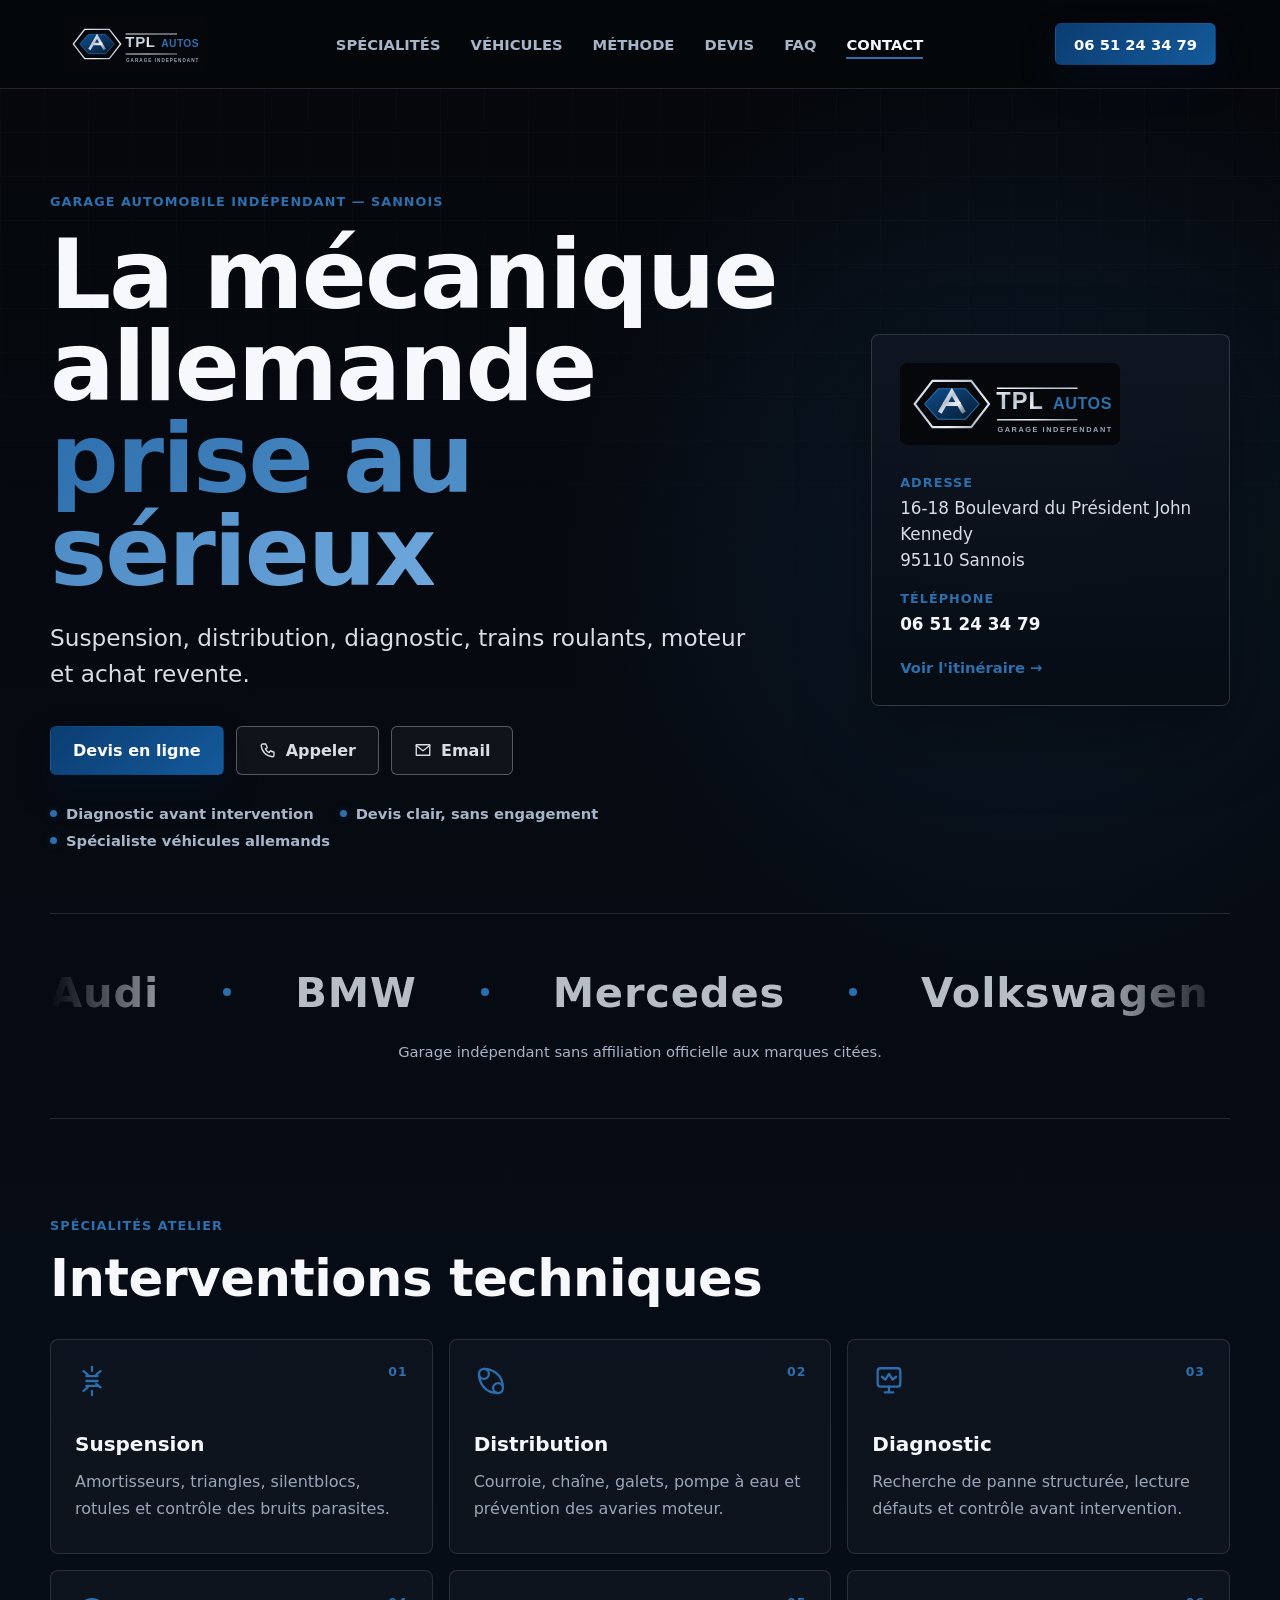
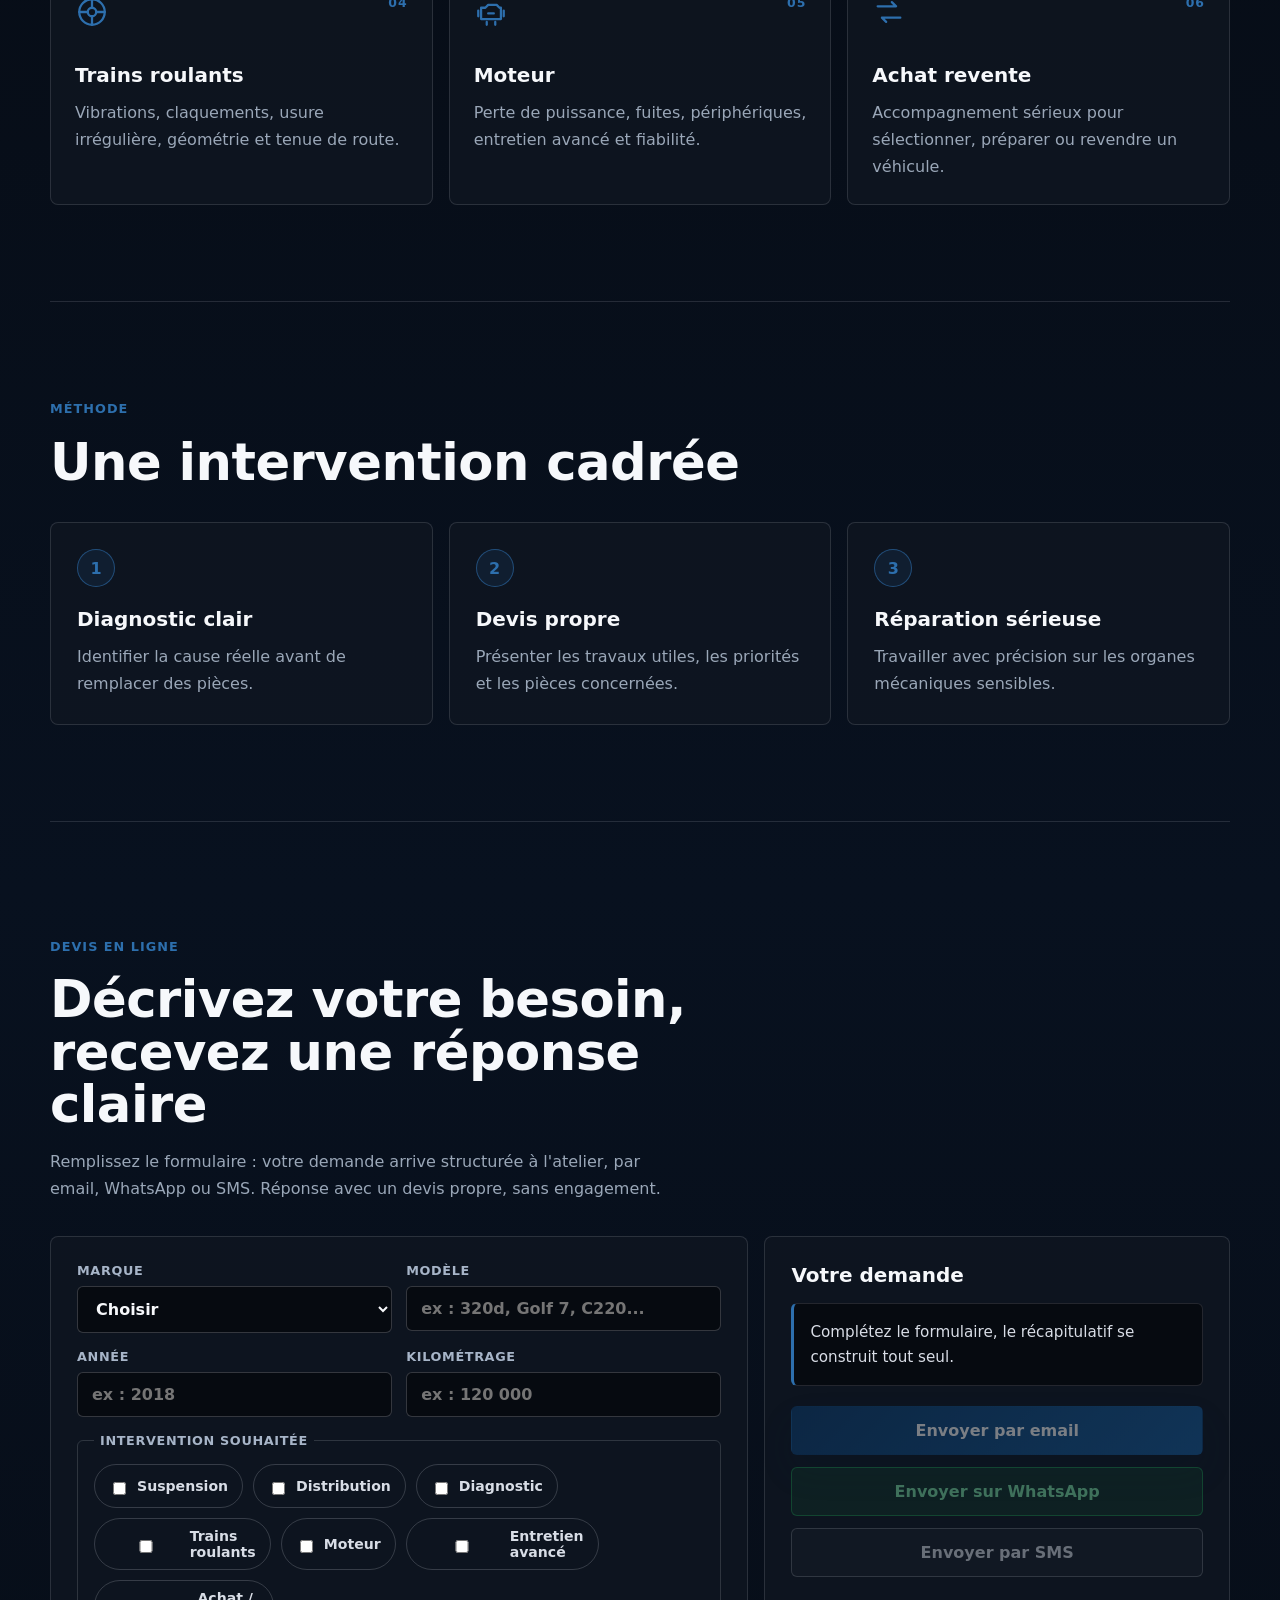
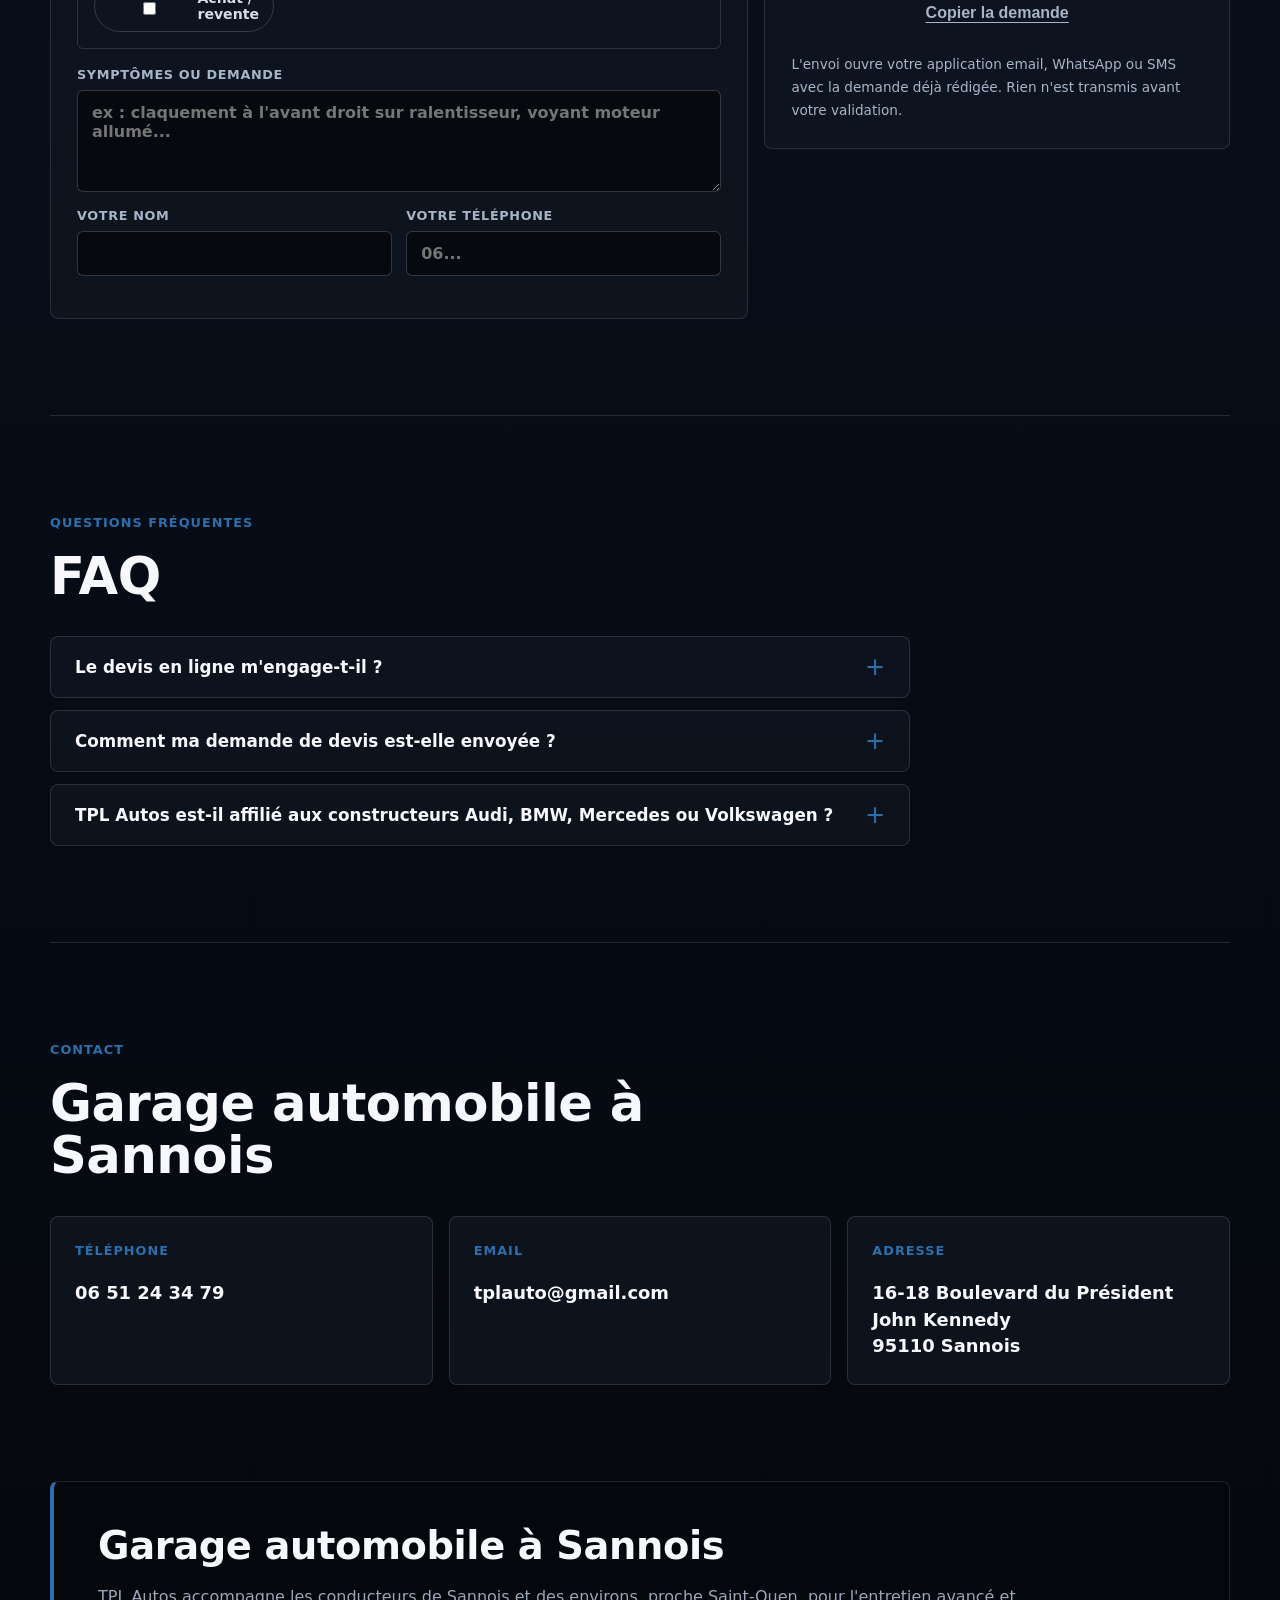
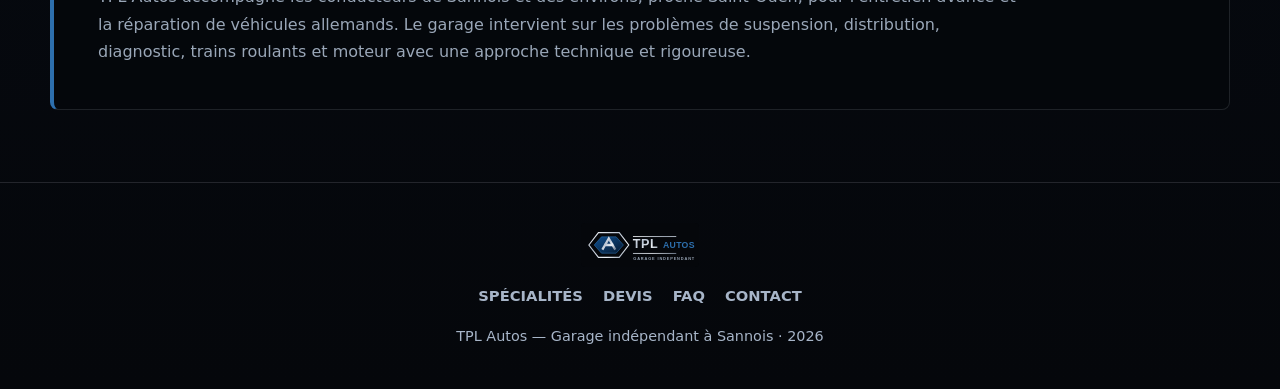
==== commit d16cbbc5: "Refonte complète du site : design system, nav mobile, SEO et accessibilité - Design system CSS à tok" ====
--- a/docs/index.html
+++ b/docs/index.html
@@ -3,158 +3,258 @@
 <head>
   <meta charset="utf-8">
   <meta name="viewport" content="width=device-width, initial-scale=1">
-  <title>TPL Autos | Garage automobile à Sannois</title>
-  <meta name="description" content="TPL Autos, garage automobile indépendant à Sannois, spécialiste des véhicules allemands : suspension, distribution, diagnostic, trains roulants, moteur et achat revente.">
+  <title>TPL Autos | Garage automobile à Sannois — Spécialiste véhicules allemands</title>
+  <meta name="description" content="TPL Autos, garage automobile indépendant à Sannois, spécialiste des véhicules allemands : suspension, distribution, diagnostic, trains roulants, moteur et achat revente. Devis en ligne sans engagement.">
   <meta name="robots" content="index, follow">
   <link rel="canonical" href="https://frnctl.github.io/tpl-autos/">
   <link rel="icon" type="image/svg+xml" href="favicon.svg">
   <link rel="apple-touch-icon" href="apple-touch-icon.png">
   <link rel="stylesheet" href="styles.css">
   <meta property="og:type" content="website">
+  <meta property="og:locale" content="fr_FR">
+  <meta property="og:site_name" content="TPL Autos">
   <meta property="og:title" content="TPL Autos | La mécanique allemande prise au sérieux">
-  <meta property="og:description" content="Garage indépendant à Sannois pour suspension, distribution, diagnostic, trains roulants, moteur et achat revente de véhicules allemands.">
+  <meta property="og:description" content="Garage indépendant à Sannois : suspension, distribution, diagnostic, trains roulants, moteur et achat revente de véhicules allemands. Devis en ligne sans engagement.">
   <meta property="og:url" content="https://frnctl.github.io/tpl-autos/">
-  <meta property="og:image" content="https://frnctl.github.io/tpl-autos/logo.svg">
-  <meta name="twitter:card" content="summary">
+  <meta property="og:image" content="https://frnctl.github.io/tpl-autos/og-image.png">
+  <meta property="og:image:width" content="1200">
+  <meta property="og:image:height" content="630">
+  <meta name="twitter:card" content="summary_large_image">
+  <meta name="twitter:title" content="TPL Autos | La mécanique allemande prise au sérieux">
+  <meta name="twitter:description" content="Garage indépendant à Sannois : suspension, distribution, diagnostic, trains roulants, moteur et achat revente de véhicules allemands.">
+  <meta name="twitter:image" content="https://frnctl.github.io/tpl-autos/og-image.png">
   <meta name="theme-color" content="#05070b">
   <script type="application/ld+json">
   {
     "@context": "https://schema.org",
-    "@type": "AutoRepair",
-    "name": "TPL Autos",
-    "description": "Garage automobile indépendant à Sannois spécialisé dans les véhicules allemands.",
-    "url": "https://frnctl.github.io/tpl-autos/",
-    "telephone": "+33651243479",
-    "email": "tplauto@gmail.com",
-    "address": {
-      "@type": "PostalAddress",
-      "streetAddress": "16-18 Boulevard du Président John Kennedy",
-      "postalCode": "95110",
-      "addressLocality": "Sannois",
-      "addressCountry": "FR"
-    },
-    "areaServed": ["Sannois", "Saint-Ouen", "Val-d'Oise"],
-    "knowsAbout": ["Suspension", "Distribution", "Diagnostic automobile", "Trains roulants", "Moteur", "Véhicules allemands", "Achat revente automobile"]
+    "@graph": [
+      {
+        "@type": "AutoRepair",
+        "@id": "https://frnctl.github.io/tpl-autos/#garage",
+        "name": "TPL Autos",
+        "description": "Garage automobile indépendant à Sannois spécialisé dans les véhicules allemands.",
+        "url": "https://frnctl.github.io/tpl-autos/",
+        "image": "https://frnctl.github.io/tpl-autos/og-image.png",
+        "logo": "https://frnctl.github.io/tpl-autos/logo.svg",
+        "telephone": "+33651243479",
+        "email": "tplauto@gmail.com",
+        "address": {
+          "@type": "PostalAddress",
+          "streetAddress": "16-18 Boulevard du Président John Kennedy",
+          "postalCode": "95110",
+          "addressLocality": "Sannois",
+          "addressCountry": "FR"
+        },
+        "hasMap": "https://www.google.com/maps/search/?api=1&query=TPL+Autos+16-18+Boulevard+du+Pr%C3%A9sident+John+Kennedy+95110+Sannois",
+        "areaServed": ["Sannois", "Saint-Ouen", "Val-d'Oise"],
+        "knowsAbout": ["Suspension", "Distribution", "Diagnostic automobile", "Trains roulants", "Moteur", "Véhicules allemands", "Achat revente automobile"]
+      },
+      {
+        "@type": "FAQPage",
+        "@id": "https://frnctl.github.io/tpl-autos/#faq",
+        "mainEntity": [
+          {
+            "@type": "Question",
+            "name": "Le devis en ligne m'engage-t-il ?",
+            "acceptedAnswer": {
+              "@type": "Answer",
+              "text": "Non. La demande de devis en ligne est sans engagement : vous décrivez votre besoin, l'atelier vous répond avec un devis clair."
+            }
+          },
+          {
+            "@type": "Question",
+            "name": "Comment ma demande de devis est-elle envoyée ?",
+            "acceptedAnswer": {
+              "@type": "Answer",
+              "text": "Le formulaire construit un message structuré que vous envoyez vous-même par email, WhatsApp ou SMS depuis votre application. Rien n'est transmis avant votre validation."
+            }
+          },
+          {
+            "@type": "Question",
+            "name": "TPL Autos est-il affilié aux constructeurs Audi, BMW, Mercedes ou Volkswagen ?",
+            "acceptedAnswer": {
+              "@type": "Answer",
+              "text": "Non. TPL Autos est un garage indépendant, sans affiliation officielle aux marques citées, spécialisé dans l'entretien et la réparation des véhicules allemands."
+            }
+          }
+        ]
+      }
+    ]
   }
   </script>
 </head>
 <body>
-  <header class="site-header" aria-label="En-tête">
+  <a class="skip-link" href="#contenu">Aller au contenu</a>
+
+  <header class="site-header" id="site-header">
     <a class="brand" href="#top" aria-label="TPL Autos accueil">
       <img src="logo.svg" alt="TPL Autos" width="172" height="64">
     </a>
-    <nav class="nav" aria-label="Navigation principale">
+    <nav class="nav" id="nav" aria-label="Navigation principale">
       <a href="#specialites">Spécialités</a>
       <a href="#vehicules">Véhicules</a>
+      <a href="#methode">Méthode</a>
       <a href="#devis">Devis</a>
+      <a href="#faq">FAQ</a>
       <a href="#contact">Contact</a>
     </nav>
+    <div class="header-actions">
+      <a class="button button--primary button--compact" href="tel:+33651243479">06 51 24 34 79</a>
+      <button class="nav-toggle" id="nav-toggle" type="button" aria-expanded="false" aria-controls="nav" aria-label="Ouvrir le menu">
+        <span></span><span></span><span></span>
+      </button>
+    </div>
   </header>
 
   <main id="top">
+    <span id="contenu" tabindex="-1"></span>
+
     <section class="hero">
-      <div class="hero__content">
-        <p class="eyebrow">Garage automobile indépendant à Sannois</p>
-        <h1>La mécanique allemande prise au sérieux</h1>
-        <p class="subtitle">Suspension distribution diagnostic trains roulants moteur et achat revente</p>
+      <div class="hero__content" data-reveal>
+        <p class="eyebrow">Garage automobile indépendant — Sannois</p>
+        <h1>La mécanique allemande <em>prise au sérieux</em></h1>
+        <p class="subtitle">Suspension, distribution, diagnostic, trains roulants, moteur et achat revente.</p>
         <div class="actions" aria-label="Actions de contact">
-          <a class="button button--primary" href="tel:+33651243479">Appeler</a>
-          <a class="button button--secondary" href="mailto:tplauto@gmail.com">Email</a>
-          <a class="button button--secondary" href="#devis">Devis en ligne</a>
+          <a class="button button--primary" href="#devis">Devis en ligne</a>
+          <a class="button button--secondary" href="tel:+33651243479">
+            <svg viewBox="0 0 24 24" aria-hidden="true"><path d="M5 4h4l2 5-2.5 1.5a12 12 0 0 0 5 5L15 13l5 2v4a2 2 0 0 1-2 2A16 16 0 0 1 3 6a2 2 0 0 1 2-2Z"/></svg>
+            Appeler
+          </a>
+          <a class="button button--secondary" href="mailto:tplauto@gmail.com">
+            <svg viewBox="0 0 24 24" aria-hidden="true"><path d="M3 5h18v14H3z"/><path d="m3 6 9 7 9-7"/></svg>
+            Email
+          </a>
         </div>
-      </div>
-      <div class="hero__panel" aria-label="Coordonnées TPL Autos">
+        <ul class="hero__points" aria-label="Points clés">
+          <li>Diagnostic avant intervention</li>
+          <li>Devis clair, sans engagement</li>
+          <li>Spécialiste véhicules allemands</li>
+        </ul>
+      </div>
+      <aside class="hero__panel" data-reveal aria-label="Coordonnées TPL Autos">
         <img src="logo.svg" alt="" width="220" height="82">
-        <p>16-18 Boulevard du Président John Kennedy<br>95110 Sannois</p>
-        <a href="tel:+33651243479">06 51 24 34 79</a>
-      </div>
+        <dl>
+          <div>
+            <dt>Adresse</dt>
+            <dd>16-18 Boulevard du Président John Kennedy<br>95110 Sannois</dd>
+          </div>
+          <div>
+            <dt>Téléphone</dt>
+            <dd><a href="tel:+33651243479">06 51 24 34 79</a></dd>
+          </div>
+        </dl>
+        <a class="panel-link" href="https://www.google.com/maps/search/?api=1&amp;query=TPL+Autos+16-18+Boulevard+du+Pr%C3%A9sident+John+Kennedy+95110+Sannois" target="_blank" rel="noopener">Voir l'itinéraire →</a>
+      </aside>
+    </section>
+
+    <section class="section vehicles" id="vehicules">
+      <div class="marquee" aria-label="Marques concernées : Audi, BMW, Mercedes, Volkswagen">
+        <div class="marquee__track" aria-hidden="true">
+          <span>Audi</span><span class="dot"></span>
+          <span>BMW</span><span class="dot"></span>
+          <span>Mercedes</span><span class="dot"></span>
+          <span>Volkswagen</span><span class="dot"></span>
+          <span>Audi</span><span class="dot"></span>
+          <span>BMW</span><span class="dot"></span>
+          <span>Mercedes</span><span class="dot"></span>
+          <span>Volkswagen</span><span class="dot"></span>
+        </div>
+      </div>
+      <p class="notice">Garage indépendant sans affiliation officielle aux marques citées.</p>
     </section>
 
     <section class="section" id="specialites">
-      <div class="section__heading">
+      <div class="section__heading" data-reveal>
         <p class="eyebrow">Spécialités atelier</p>
         <h2>Interventions techniques</h2>
       </div>
       <div class="service-grid">
-        <article class="service">
-          <span>01</span>
+        <article class="service" data-reveal>
+          <div class="service__top">
+            <svg class="service__icon" viewBox="0 0 24 24" aria-hidden="true"><path d="M12 2v3m0 14v3M6 5l3 2.5M6 19l3-2.5m9-11.5-3 2.5m3 9-3-2.5"/><path d="M8 8.5h8M8 12h8m-8 3.5h8"/></svg>
+            <span>01</span>
+          </div>
           <h3>Suspension</h3>
           <p>Amortisseurs, triangles, silentblocs, rotules et contrôle des bruits parasites.</p>
         </article>
-        <article class="service">
-          <span>02</span>
+        <article class="service" data-reveal>
+          <div class="service__top">
+            <svg class="service__icon" viewBox="0 0 24 24" aria-hidden="true"><circle cx="7" cy="7" r="3.5"/><circle cx="17" cy="17" r="3.5"/><path d="M7 3.5c6 0 13.5 4 13.5 13.5M3.5 7C3.5 13 7.5 20.5 17 20.5"/></svg>
+            <span>02</span>
+          </div>
           <h3>Distribution</h3>
           <p>Courroie, chaîne, galets, pompe à eau et prévention des avaries moteur.</p>
         </article>
-        <article class="service">
-          <span>03</span>
+        <article class="service" data-reveal>
+          <div class="service__top">
+            <svg class="service__icon" viewBox="0 0 24 24" aria-hidden="true"><rect x="4" y="3" width="16" height="13" rx="2"/><path d="m7 9 2.5 2L12 7l2.5 4L17 9M9 20h6m-3-4v4"/></svg>
+            <span>03</span>
+          </div>
           <h3>Diagnostic</h3>
           <p>Recherche de panne structurée, lecture défauts et contrôle avant intervention.</p>
         </article>
-        <article class="service">
-          <span>04</span>
+        <article class="service" data-reveal>
+          <div class="service__top">
+            <svg class="service__icon" viewBox="0 0 24 24" aria-hidden="true"><circle cx="12" cy="12" r="9"/><circle cx="12" cy="12" r="3"/><path d="M12 3v6m0 6v6M3 12h6m6 0h6"/></svg>
+            <span>04</span>
+          </div>
           <h3>Trains roulants</h3>
           <p>Vibrations, claquements, usure irrégulière, géométrie et tenue de route.</p>
         </article>
-        <article class="service">
-          <span>05</span>
+        <article class="service" data-reveal>
+          <div class="service__top">
+            <svg class="service__icon" viewBox="0 0 24 24" aria-hidden="true"><path d="M5 9h3l2-2h6l2 2h1v8H5zM3 11v4m18-4v4M9 21v-2m6 2v-2"/><path d="M10 13h4"/></svg>
+            <span>05</span>
+          </div>
           <h3>Moteur</h3>
           <p>Perte de puissance, fuites, périphériques, entretien avancé et fiabilité.</p>
         </article>
-        <article class="service">
-          <span>06</span>
+        <article class="service" data-reveal>
+          <div class="service__top">
+            <svg class="service__icon" viewBox="0 0 24 24" aria-hidden="true"><path d="M4 8h13l-3-3m6 11H7l3 3"/></svg>
+            <span>06</span>
+          </div>
           <h3>Achat revente</h3>
           <p>Accompagnement sérieux pour sélectionner, préparer ou revendre un véhicule.</p>
         </article>
       </div>
     </section>
 
-    <section class="section vehicles" id="vehicules">
-      <div class="section__heading">
-        <p class="eyebrow">Véhicules allemands</p>
-        <h2>Audi, BMW, Mercedes, Volkswagen</h2>
-      </div>
-      <div class="brand-row" aria-label="Marques concernées">
-        <span>Audi</span>
-        <span>BMW</span>
-        <span>Mercedes</span>
-        <span>Volkswagen</span>
-      </div>
-      <p class="notice">Garage indépendant sans affiliation officielle aux marques citées.</p>
-    </section>
-
-    <section class="section method">
-      <div class="section__heading">
+    <section class="section method" id="methode">
+      <div class="section__heading" data-reveal>
         <p class="eyebrow">Méthode</p>
         <h2>Une intervention cadrée</h2>
       </div>
-      <div class="method-list">
-        <article>
+      <ol class="method-list">
+        <li data-reveal>
+          <span class="method-step" aria-hidden="true">1</span>
           <h3>Diagnostic clair</h3>
           <p>Identifier la cause réelle avant de remplacer des pièces.</p>
-        </article>
-        <article>
+        </li>
+        <li data-reveal>
+          <span class="method-step" aria-hidden="true">2</span>
           <h3>Devis propre</h3>
           <p>Présenter les travaux utiles, les priorités et les pièces concernées.</p>
-        </article>
-        <article>
+        </li>
+        <li data-reveal>
+          <span class="method-step" aria-hidden="true">3</span>
           <h3>Réparation sérieuse</h3>
           <p>Travailler avec précision sur les organes mécaniques sensibles.</p>
-        </article>
-      </div>
+        </li>
+      </ol>
     </section>
 
     <section class="section quote" id="devis">
-      <div class="section__heading">
+      <div class="section__heading" data-reveal>
         <p class="eyebrow">Devis en ligne</p>
         <h2>Décrivez votre besoin, recevez une réponse claire</h2>
         <p>Remplissez le formulaire : votre demande arrive structurée à l'atelier, par email, WhatsApp ou SMS. Réponse avec un devis propre, sans engagement.</p>
       </div>
       <div class="quote-grid">
-        <form class="quote-form" id="quote-form" aria-label="Formulaire de demande de devis">
+        <form class="quote-form" id="quote-form" data-reveal aria-label="Formulaire de demande de devis">
           <div class="field-row">
             <label>Marque
-              <select id="q-marque">
+              <select id="q-marque" name="marque" autocomplete="off">
                 <option value="">Choisir</option>
                 <option>Audi</option>
                 <option>BMW</option>
@@ -164,81 +264,112 @@
               </select>
             </label>
             <label>Modèle
-              <input type="text" id="q-modele" placeholder="ex : 320d, Golf 7, C220...">
+              <input type="text" id="q-modele" name="modele" maxlength="60" placeholder="ex : 320d, Golf 7, C220...">
             </label>
           </div>
           <div class="field-row">
             <label>Année
-              <input type="text" id="q-annee" inputmode="numeric" placeholder="ex : 2018">
+              <input type="text" id="q-annee" name="annee" inputmode="numeric" maxlength="4" placeholder="ex : 2018">
             </label>
             <label>Kilométrage
-              <input type="text" id="q-km" inputmode="numeric" placeholder="ex : 120 000">
+              <input type="text" id="q-km" name="km" inputmode="numeric" maxlength="9" placeholder="ex : 120 000">
             </label>
           </div>
           <fieldset class="quote-services">
             <legend>Intervention souhaitée</legend>
-            <label><input type="checkbox" value="Suspension"> Suspension</label>
-            <label><input type="checkbox" value="Distribution"> Distribution</label>
-            <label><input type="checkbox" value="Diagnostic"> Diagnostic</label>
-            <label><input type="checkbox" value="Trains roulants"> Trains roulants</label>
-            <label><input type="checkbox" value="Moteur"> Moteur</label>
-            <label><input type="checkbox" value="Entretien avancé"> Entretien avancé</label>
-            <label><input type="checkbox" value="Achat / revente"> Achat / revente</label>
+            <label><input type="checkbox" name="intervention" value="Suspension"> Suspension</label>
+            <label><input type="checkbox" name="intervention" value="Distribution"> Distribution</label>
+            <label><input type="checkbox" name="intervention" value="Diagnostic"> Diagnostic</label>
+            <label><input type="checkbox" name="intervention" value="Trains roulants"> Trains roulants</label>
+            <label><input type="checkbox" name="intervention" value="Moteur"> Moteur</label>
+            <label><input type="checkbox" name="intervention" value="Entretien avancé"> Entretien avancé</label>
+            <label><input type="checkbox" name="intervention" value="Achat / revente"> Achat / revente</label>
           </fieldset>
           <label>Symptômes ou demande
-            <textarea id="q-desc" rows="4" placeholder="ex : claquement à l'avant droit sur ralentisseur, voyant moteur allumé..."></textarea>
+            <textarea id="q-desc" name="description" rows="4" maxlength="1200" placeholder="ex : claquement à l'avant droit sur ralentisseur, voyant moteur allumé..."></textarea>
           </label>
           <div class="field-row">
             <label>Votre nom
-              <input type="text" id="q-nom" autocomplete="name">
+              <input type="text" id="q-nom" name="nom" maxlength="80" autocomplete="name">
             </label>
             <label>Votre téléphone
-              <input type="tel" id="q-tel" autocomplete="tel" placeholder="06...">
+              <input type="tel" id="q-tel" name="tel" maxlength="20" autocomplete="tel" placeholder="06...">
             </label>
           </div>
         </form>
-        <aside class="quote-recap" aria-label="Récapitulatif de la demande">
+        <aside class="quote-recap" data-reveal aria-label="Récapitulatif de la demande">
           <h3>Votre demande</h3>
-          <pre id="quote-preview">Complétez le formulaire, le récapitulatif se construit tout seul.</pre>
+          <pre id="quote-preview" aria-live="polite">Complétez le formulaire, le récapitulatif se construit tout seul.</pre>
           <div class="actions">
-            <a class="button button--primary" id="quote-mail" href="mailto:tplauto@gmail.com">Envoyer par email</a>
-            <a class="button button--whatsapp" id="quote-wa" href="https://wa.me/33651243479" target="_blank" rel="noopener">Envoyer sur WhatsApp</a>
-            <a class="button button--secondary" id="quote-sms" href="sms:+33651243479">Envoyer par SMS</a>
+            <a class="button button--primary" id="quote-mail" href="mailto:tplauto@gmail.com" aria-disabled="true">Envoyer par email</a>
+            <a class="button button--whatsapp" id="quote-wa" href="https://wa.me/33651243479" target="_blank" rel="noopener" aria-disabled="true">Envoyer sur WhatsApp</a>
+            <a class="button button--secondary" id="quote-sms" href="sms:+33651243479" aria-disabled="true">Envoyer par SMS</a>
+            <button class="button button--ghost" id="quote-copy" type="button" hidden>Copier la demande</button>
           </div>
           <p class="quote-note">L'envoi ouvre votre application email, WhatsApp ou SMS avec la demande déjà rédigée. Rien n'est transmis avant votre validation.</p>
         </aside>
       </div>
     </section>
 
+    <section class="section faq" id="faq">
+      <div class="section__heading" data-reveal>
+        <p class="eyebrow">Questions fréquentes</p>
+        <h2>FAQ</h2>
+      </div>
+      <div class="faq-list" data-reveal>
+        <details>
+          <summary>Le devis en ligne m'engage-t-il ?</summary>
+          <p>Non. La demande de devis en ligne est sans engagement : vous décrivez votre besoin, l'atelier vous répond avec un devis clair.</p>
+        </details>
+        <details>
+          <summary>Comment ma demande de devis est-elle envoyée ?</summary>
+          <p>Le formulaire construit un message structuré que vous envoyez vous-même par email, WhatsApp ou SMS depuis votre application. Rien n'est transmis avant votre validation.</p>
+        </details>
+        <details>
+          <summary>TPL Autos est-il affilié aux constructeurs Audi, BMW, Mercedes ou Volkswagen ?</summary>
+          <p>Non. TPL Autos est un garage indépendant, sans affiliation officielle aux marques citées, spécialisé dans l'entretien et la réparation des véhicules allemands.</p>
+        </details>
+      </div>
+    </section>
+
     <section class="section contact" id="contact">
-      <div class="section__heading">
+      <div class="section__heading" data-reveal>
         <p class="eyebrow">Contact</p>
         <h2>Garage automobile à Sannois</h2>
       </div>
       <div class="contact-grid">
-        <a href="tel:+33651243479">
+        <a data-reveal href="tel:+33651243479">
           <span>Téléphone</span>
           06 51 24 34 79
         </a>
-        <a href="mailto:tplauto@gmail.com">
+        <a data-reveal href="mailto:tplauto@gmail.com">
           <span>Email</span>
           tplauto@gmail.com
         </a>
-        <address>
+        <a data-reveal href="https://www.google.com/maps/search/?api=1&amp;query=TPL+Autos+16-18+Boulevard+du+Pr%C3%A9sident+John+Kennedy+95110+Sannois" target="_blank" rel="noopener">
           <span>Adresse</span>
           16-18 Boulevard du Président John Kennedy<br>95110 Sannois
-        </address>
-      </div>
-    </section>
-
-    <section class="seo-local" aria-label="Référencement local">
+        </a>
+      </div>
+    </section>
+
+    <section class="seo-local" aria-label="Référencement local" data-reveal>
       <h2>Garage automobile à Sannois</h2>
       <p>TPL Autos accompagne les conducteurs de Sannois et des environs, proche Saint-Ouen, pour l'entretien avancé et la réparation de véhicules allemands. Le garage intervient sur les problèmes de suspension, distribution, diagnostic, trains roulants et moteur avec une approche technique et rigoureuse.</p>
     </section>
   </main>
 
   <footer class="footer">
-    <p>TPL Autos - Garage indépendant à Sannois</p>
+    <div class="footer__inner">
+      <img src="logo.svg" alt="TPL Autos" width="129" height="48">
+      <nav class="footer__nav" aria-label="Navigation pied de page">
+        <a href="#specialites">Spécialités</a>
+        <a href="#devis">Devis</a>
+        <a href="#faq">FAQ</a>
+        <a href="#contact">Contact</a>
+      </nav>
+      <p>TPL Autos — Garage indépendant à Sannois · <span id="footer-year">2026</span></p>
+    </div>
   </footer>
   <script src="app.js" defer></script>
 </body>
--- a/docs/styles.css
+++ b/docs/styles.css
@@ -1,14 +1,42 @@
+/* ==========================================================================
+   TPL Autos — design system
+   ========================================================================== */
+
 :root {
+  /* Couleurs */
   --black: #05070b;
   --ink: #090d14;
   --panel: #101722;
-  --line: #2a3442;
   --blue: #0b3d71;
   --blue-light: #2d6fad;
+  --blue-glow: rgba(45, 111, 173, 0.25);
   --silver: #d8dde6;
   --muted: #9aa7b8;
   --white: #f6f8fb;
   --accent: #a7b5c8;
+  --whatsapp: #25d366;
+
+  /* Surfaces & bordures */
+  --line: rgba(216, 221, 230, 0.14);
+  --line-strong: rgba(216, 221, 230, 0.24);
+  --surface: rgba(16, 23, 34, 0.76);
+  --surface-deep: rgba(5, 7, 11, 0.7);
+
+  /* Typo fluide */
+  --text-xs: 0.8rem;
+  --text-sm: 0.92rem;
+  --text-md: 1rem;
+  --text-lg: clamp(1.1rem, 2.2vw, 1.45rem);
+  --text-h2: clamp(2rem, 4vw, 3.4rem);
+  --text-h1: clamp(3rem, 7.5vw, 6.4rem);
+
+  /* Rythme */
+  --radius: 8px;
+  --radius-sm: 6px;
+  --section-pad: clamp(54px, 8vw, 96px);
+  --header-h: 88px;
+
+  --font: ui-sans-serif, system-ui, -apple-system, BlinkMacSystemFont, "Segoe UI", Arial, sans-serif;
 }
 
 * {
@@ -17,6 +45,20 @@
 
 html {
   scroll-behavior: smooth;
+}
+
+@media (prefers-reduced-motion: reduce) {
+  html {
+    scroll-behavior: auto;
+  }
+
+  *,
+  *::before,
+  *::after {
+    animation-duration: 0.01ms !important;
+    animation-iteration-count: 1 !important;
+    transition-duration: 0.01ms !important;
+  }
 }
 
 body {
@@ -25,9 +67,10 @@
     radial-gradient(circle at 80% 10%, rgba(45, 111, 173, 0.16), transparent 30rem),
     linear-gradient(180deg, #05070b 0%, #08111f 48%, #05070b 100%);
   color: var(--white);
-  font-family: Inter, ui-sans-serif, system-ui, -apple-system, BlinkMacSystemFont, "Segoe UI", Arial, sans-serif;
-}
-
+  font-family: var(--font);
+}
+
+/* Trame technique en fond */
 body::before {
   content: "";
   position: fixed;
@@ -44,6 +87,45 @@
   color: inherit;
 }
 
+:focus-visible {
+  outline: 2px solid var(--blue-light);
+  outline-offset: 3px;
+  border-radius: 2px;
+}
+
+::selection {
+  background: var(--blue-light);
+  color: var(--white);
+}
+
+.skip-link {
+  position: absolute;
+  top: -48px;
+  left: 16px;
+  z-index: 100;
+  padding: 12px 18px;
+  border-radius: var(--radius-sm);
+  background: var(--blue-light);
+  color: var(--white);
+  font-weight: 800;
+  text-decoration: none;
+  transition: top 0.15s ease;
+}
+
+.skip-link:focus-visible {
+  top: 16px;
+}
+
+/* Ancres sous le header sticky */
+section[id],
+span[id="contenu"] {
+  scroll-margin-top: calc(var(--header-h) + 12px);
+}
+
+/* ==========================================================================
+   Header
+   ========================================================================== */
+
 .site-header {
   position: sticky;
   top: 0;
@@ -54,13 +136,19 @@
   gap: 24px;
   padding: 18px clamp(18px, 5vw, 72px);
   background: rgba(5, 7, 11, 0.86);
-  border-bottom: 1px solid rgba(216, 221, 230, 0.12);
+  border-bottom: 1px solid var(--line);
   backdrop-filter: blur(18px);
+  transition: box-shadow 0.25s ease;
+}
+
+.site-header.is-scrolled {
+  box-shadow: 0 12px 40px rgba(0, 0, 0, 0.45);
 }
 
 .brand {
   display: inline-flex;
   align-items: center;
+  flex-shrink: 0;
 }
 
 .brand img {
@@ -71,29 +159,269 @@
 
 .nav {
   display: flex;
-  gap: clamp(14px, 3vw, 34px);
+  gap: clamp(14px, 2.4vw, 30px);
   color: var(--accent);
-  font-size: 0.92rem;
+  font-size: var(--text-sm);
   font-weight: 700;
   text-transform: uppercase;
 }
 
 .nav a {
+  position: relative;
+  padding: 4px 0;
   text-decoration: none;
+  transition: color 0.2s ease;
+}
+
+.nav a::after {
+  content: "";
+  position: absolute;
+  left: 0;
+  right: 100%;
+  bottom: -2px;
+  height: 2px;
+  background: var(--blue-light);
+  transition: right 0.25s ease;
 }
 
 .nav a:hover,
-.nav a:focus-visible {
-  color: var(--white);
-}
+.nav a:focus-visible,
+.nav a.is-active {
+  color: var(--white);
+}
+
+.nav a:hover::after,
+.nav a.is-active::after {
+  right: 0;
+}
+
+.header-actions {
+  display: flex;
+  align-items: center;
+  gap: 12px;
+}
+
+.nav-toggle {
+  display: none;
+  flex-direction: column;
+  justify-content: center;
+  gap: 5px;
+  width: 46px;
+  height: 46px;
+  padding: 12px;
+  border: 1px solid var(--line-strong);
+  border-radius: var(--radius-sm);
+  background: transparent;
+  cursor: pointer;
+}
+
+.nav-toggle span {
+  display: block;
+  height: 2px;
+  background: var(--silver);
+  transition: transform 0.25s ease, opacity 0.2s ease;
+}
+
+.nav-toggle[aria-expanded="true"] span:nth-child(1) {
+  transform: translateY(7px) rotate(45deg);
+}
+
+.nav-toggle[aria-expanded="true"] span:nth-child(2) {
+  opacity: 0;
+}
+
+.nav-toggle[aria-expanded="true"] span:nth-child(3) {
+  transform: translateY(-7px) rotate(-45deg);
+}
+
+/* ==========================================================================
+   Base typo & layout
+   ========================================================================== */
 
 main {
   width: min(1180px, calc(100% - 36px));
   margin: 0 auto;
 }
 
+h1,
+h2,
+h3,
+p {
+  margin-top: 0;
+}
+
+h1 {
+  margin-bottom: 22px;
+  max-width: 820px;
+  color: var(--white);
+  font-size: var(--text-h1);
+  line-height: 0.96;
+  font-weight: 850;
+  letter-spacing: -0.02em;
+}
+
+h1 em {
+  font-style: normal;
+  background: linear-gradient(120deg, var(--blue-light), #6ea8dd);
+  -webkit-background-clip: text;
+  background-clip: text;
+  color: transparent;
+}
+
+h2 {
+  margin-bottom: 0;
+  color: var(--white);
+  font-size: var(--text-h2);
+  line-height: 1.02;
+  letter-spacing: -0.01em;
+}
+
+h3 {
+  margin-bottom: 12px;
+  color: var(--white);
+  font-size: 1.25rem;
+}
+
+p {
+  color: var(--muted);
+  line-height: 1.7;
+}
+
+.eyebrow {
+  margin: 0 0 16px;
+  color: var(--blue-light);
+  font-size: var(--text-xs);
+  font-weight: 800;
+  letter-spacing: 0.08em;
+  text-transform: uppercase;
+}
+
+.section {
+  padding: var(--section-pad) 0;
+  border-top: 1px solid var(--line);
+}
+
+.section__heading {
+  max-width: 760px;
+  margin-bottom: 34px;
+}
+
+/* Apparition au scroll (activée par JS, neutre sans JS) */
+.reveal {
+  opacity: 0;
+  transform: translateY(22px);
+  transition: opacity 0.6s ease, transform 0.6s ease;
+}
+
+.reveal.is-visible {
+  opacity: 1;
+  transform: none;
+}
+
+/* ==========================================================================
+   Boutons
+   ========================================================================== */
+
+.actions {
+  display: flex;
+  flex-wrap: wrap;
+  gap: 12px;
+  margin-top: 34px;
+}
+
+.button {
+  display: inline-flex;
+  align-items: center;
+  justify-content: center;
+  gap: 9px;
+  min-height: 48px;
+  padding: 14px 22px;
+  border: 1px solid transparent;
+  border-radius: var(--radius-sm);
+  font-weight: 800;
+  font-size: var(--text-md);
+  text-decoration: none;
+  cursor: pointer;
+  transition: transform 0.15s ease, box-shadow 0.2s ease, border-color 0.2s ease, background 0.2s ease;
+}
+
+.button svg {
+  width: 18px;
+  height: 18px;
+  fill: none;
+  stroke: currentColor;
+  stroke-width: 1.8;
+  stroke-linecap: round;
+  stroke-linejoin: round;
+}
+
+.button:hover {
+  transform: translateY(-1px);
+}
+
+.button--primary {
+  background: linear-gradient(135deg, var(--blue), #155a9b);
+  color: #ffffff;
+  box-shadow: 0 16px 34px rgba(3, 23, 48, 0.32);
+}
+
+.button--primary:hover {
+  box-shadow: 0 18px 40px rgba(3, 23, 48, 0.5), 0 0 0 1px var(--blue-light);
+}
+
+.button--secondary {
+  border-color: rgba(216, 221, 230, 0.35);
+  color: var(--silver);
+  background: rgba(255, 255, 255, 0.04);
+}
+
+.button--secondary:hover {
+  border-color: var(--blue-light);
+  color: var(--white);
+}
+
+.button--whatsapp {
+  border: 1px solid rgba(37, 211, 102, 0.5);
+  background: rgba(37, 211, 102, 0.14);
+  color: #7ce3a5;
+}
+
+.button--whatsapp:hover {
+  border-color: var(--whatsapp);
+  color: #a5f0c4;
+}
+
+.button--ghost {
+  border-color: transparent;
+  background: transparent;
+  color: var(--accent);
+  font-weight: 700;
+  text-decoration: underline;
+  text-underline-offset: 4px;
+}
+
+.button--ghost:hover {
+  color: var(--white);
+}
+
+.button--compact {
+  min-height: 42px;
+  padding: 10px 18px;
+  font-size: var(--text-sm);
+  white-space: nowrap;
+}
+
+.button[aria-disabled="true"] {
+  opacity: 0.45;
+  pointer-events: none;
+}
+
+/* ==========================================================================
+   Hero
+   ========================================================================== */
+
 .hero {
-  min-height: calc(100svh - 88px);
+  min-height: calc(100svh - var(--header-h));
   display: grid;
   grid-template-columns: minmax(0, 1.35fr) minmax(280px, 0.65fr);
   align-items: center;
@@ -105,73 +433,44 @@
   max-width: 800px;
 }
 
-.eyebrow {
-  margin: 0 0 16px;
-  color: var(--blue-light);
-  font-size: 0.82rem;
-  font-weight: 800;
-  letter-spacing: 0;
-  text-transform: uppercase;
-}
-
-h1,
-h2,
-h3,
-p {
-  margin-top: 0;
-}
-
-h1 {
-  margin-bottom: 22px;
-  max-width: 820px;
-  color: var(--white);
-  font-size: clamp(3rem, 8vw, 6.8rem);
-  line-height: 0.94;
-  font-weight: 850;
-}
-
 .subtitle {
   max-width: 700px;
   color: var(--silver);
-  font-size: clamp(1.1rem, 2.4vw, 1.55rem);
+  font-size: var(--text-lg);
   line-height: 1.55;
 }
 
-.actions {
+.hero__points {
   display: flex;
   flex-wrap: wrap;
-  gap: 12px;
-  margin-top: 34px;
-}
-
-.button {
+  gap: 10px 26px;
+  margin: 30px 0 0;
+  padding: 0;
+  list-style: none;
+  color: var(--accent);
+  font-size: var(--text-sm);
+  font-weight: 700;
+}
+
+.hero__points li {
   display: inline-flex;
   align-items: center;
-  justify-content: center;
-  min-height: 48px;
-  padding: 14px 22px;
-  border: 1px solid transparent;
-  border-radius: 6px;
-  font-weight: 800;
-  text-decoration: none;
-}
-
-.button--primary {
-  background: linear-gradient(135deg, var(--blue), #155a9b);
-  color: #ffffff;
-  box-shadow: 0 16px 34px rgba(3, 23, 48, 0.32);
-}
-
-.button--secondary {
-  border-color: rgba(216, 221, 230, 0.35);
-  color: var(--silver);
-  background: rgba(255, 255, 255, 0.04);
+  gap: 9px;
+}
+
+.hero__points li::before {
+  content: "";
+  width: 7px;
+  height: 7px;
+  border-radius: 50%;
+  background: var(--blue-light);
+  box-shadow: 0 0 10px var(--blue-glow);
 }
 
 .hero__panel {
   padding: 28px;
   border: 1px solid rgba(216, 221, 230, 0.18);
-  border-radius: 8px;
+  border-radius: var(--radius);
   background: linear-gradient(180deg, rgba(16, 23, 34, 0.9), rgba(7, 12, 20, 0.92));
   box-shadow: 0 30px 70px rgba(0, 0, 0, 0.35);
 }
@@ -180,51 +479,115 @@
   display: block;
   width: min(220px, 100%);
   height: auto;
-  margin-bottom: 34px;
-}
-
-.hero__panel p,
-.hero__panel a {
+  margin-bottom: 30px;
+}
+
+.hero__panel dl {
+  margin: 0;
+}
+
+.hero__panel dl > div + div {
+  margin-top: 18px;
+}
+
+.hero__panel dt {
+  margin-bottom: 5px;
+  color: var(--blue-light);
+  font-size: var(--text-xs);
+  font-weight: 900;
+  text-transform: uppercase;
+  letter-spacing: 0.08em;
+}
+
+.hero__panel dd {
+  margin: 0;
   color: var(--silver);
   font-size: 1.05rem;
   line-height: 1.55;
 }
 
-.hero__panel a {
-  display: inline-flex;
-  margin-top: 14px;
+.hero__panel dd a {
   color: var(--white);
   font-weight: 800;
   text-decoration: none;
 }
 
-.section {
-  padding: clamp(54px, 8vw, 88px) 0;
-  border-top: 1px solid rgba(216, 221, 230, 0.12);
-}
-
-.section__heading {
-  max-width: 760px;
-  margin-bottom: 30px;
-}
-
-h2 {
-  margin-bottom: 0;
-  color: var(--white);
-  font-size: clamp(2rem, 4vw, 3.4rem);
-  line-height: 1.02;
-}
-
-h3 {
-  margin-bottom: 12px;
-  color: var(--white);
-  font-size: 1.25rem;
-}
-
-p {
-  color: var(--muted);
-  line-height: 1.7;
-}
+.panel-link {
+  display: inline-flex;
+  margin-top: 22px;
+  color: var(--blue-light);
+  font-weight: 800;
+  font-size: var(--text-sm);
+  text-decoration: none;
+}
+
+.panel-link:hover {
+  color: var(--white);
+}
+
+/* ==========================================================================
+   Marques — bandeau défilant
+   ========================================================================== */
+
+.vehicles {
+  padding-top: clamp(34px, 5vw, 54px);
+  padding-bottom: clamp(34px, 5vw, 54px);
+}
+
+.marquee {
+  overflow: hidden;
+  mask-image: linear-gradient(90deg, transparent, #000 12%, #000 88%, transparent);
+}
+
+.marquee__track {
+  display: flex;
+  align-items: center;
+  gap: clamp(28px, 5vw, 64px);
+  width: max-content;
+  animation: marquee 28s linear infinite;
+}
+
+.marquee__track span:not(.dot) {
+  color: var(--silver);
+  font-size: clamp(1.5rem, 3.4vw, 2.6rem);
+  font-weight: 850;
+  letter-spacing: 0.02em;
+  white-space: nowrap;
+  opacity: 0.85;
+}
+
+.marquee__track .dot {
+  width: 8px;
+  height: 8px;
+  border-radius: 50%;
+  background: var(--blue-light);
+  flex-shrink: 0;
+}
+
+@keyframes marquee {
+  to {
+    transform: translateX(-50%);
+  }
+}
+
+@media (prefers-reduced-motion: reduce) {
+  .marquee__track {
+    animation: none;
+    flex-wrap: wrap;
+    width: auto;
+  }
+}
+
+.notice {
+  margin: 22px 0 0;
+  color: var(--accent);
+  font-size: var(--text-sm);
+  text-align: center;
+}
+
+/* ==========================================================================
+   Cartes (services, méthode, contact)
+   ========================================================================== */
 
 .service-grid {
   display: grid;
@@ -233,72 +596,84 @@
 }
 
 .service,
-.method-list article,
-.contact-grid > * {
-  border: 1px solid rgba(216, 221, 230, 0.14);
-  border-radius: 8px;
-  background: rgba(16, 23, 34, 0.76);
+.method-list li,
+.contact-grid > *,
+.quote-form,
+.quote-recap,
+.faq-list details {
+  border: 1px solid var(--line);
+  border-radius: var(--radius);
+  background: var(--surface);
 }
 
 .service {
   min-height: 215px;
   padding: 24px;
-}
-
-.service span {
-  display: block;
-  margin-bottom: 42px;
+  transition: transform 0.2s ease, border-color 0.2s ease, box-shadow 0.25s ease;
+}
+
+.service:hover {
+  transform: translateY(-3px);
+  border-color: rgba(45, 111, 173, 0.55);
+  box-shadow: 0 18px 44px rgba(0, 0, 0, 0.35), 0 0 0 1px rgba(45, 111, 173, 0.2);
+}
+
+.service__top {
+  display: flex;
+  align-items: flex-start;
+  justify-content: space-between;
+  margin-bottom: 34px;
+}
+
+.service__icon {
+  width: 34px;
+  height: 34px;
+  fill: none;
+  stroke: var(--blue-light);
+  stroke-width: 1.6;
+  stroke-linecap: round;
+  stroke-linejoin: round;
+}
+
+.service__top span {
   color: var(--blue-light);
   font-size: 0.78rem;
   font-weight: 900;
+  letter-spacing: 0.08em;
 }
 
 .service p,
 .method-list p {
   margin-bottom: 0;
-}
-
-.vehicles {
-  display: grid;
-  grid-template-columns: minmax(0, 0.9fr) minmax(280px, 1.1fr);
-  gap: 28px;
-  align-items: end;
-}
-
-.brand-row {
-  display: grid;
-  grid-template-columns: repeat(2, minmax(0, 1fr));
-  gap: 12px;
-}
-
-.brand-row span {
-  display: flex;
-  min-height: 74px;
-  align-items: center;
-  justify-content: center;
-  border: 1px solid rgba(216, 221, 230, 0.18);
-  border-radius: 8px;
-  background: linear-gradient(180deg, rgba(216, 221, 230, 0.08), rgba(16, 23, 34, 0.68));
-  color: var(--silver);
-  font-size: clamp(1.1rem, 2vw, 1.5rem);
-  font-weight: 850;
-}
-
-.notice {
-  grid-column: 1 / -1;
-  margin: 0;
-  color: var(--accent);
-  font-size: 0.95rem;
 }
 
 .method-list {
   display: grid;
   grid-template-columns: repeat(3, minmax(0, 1fr));
   gap: 16px;
-}
-
-.method-list article {
+  margin: 0;
+  padding: 0;
+  list-style: none;
+  counter-reset: step;
+}
+
+.method-list li {
+  position: relative;
   padding: 26px;
+}
+
+.method-step {
+  display: inline-flex;
+  align-items: center;
+  justify-content: center;
+  width: 38px;
+  height: 38px;
+  margin-bottom: 20px;
+  border: 1px solid rgba(45, 111, 173, 0.6);
+  border-radius: 50%;
+  color: var(--blue-light);
+  font-weight: 900;
+  background: rgba(45, 111, 173, 0.12);
 }
 
 .contact-grid {
@@ -317,16 +692,27 @@
   font-weight: 750;
   line-height: 1.5;
   text-decoration: none;
+  transition: transform 0.2s ease, border-color 0.2s ease;
+}
+
+.contact-grid > a:hover {
+  transform: translateY(-3px);
+  border-color: rgba(45, 111, 173, 0.55);
 }
 
 .contact-grid span {
   display: block;
   margin-bottom: 20px;
   color: var(--blue-light);
-  font-size: 0.8rem;
+  font-size: var(--text-xs);
   font-weight: 900;
   text-transform: uppercase;
-}
+  letter-spacing: 0.08em;
+}
+
+/* ==========================================================================
+   Devis
+   ========================================================================== */
 
 .quote .section__heading p {
   margin-top: 18px;
@@ -343,18 +729,16 @@
 .quote-form,
 .quote-recap {
   padding: 26px;
-  border: 1px solid rgba(216, 221, 230, 0.14);
-  border-radius: 8px;
-  background: rgba(16, 23, 34, 0.76);
 }
 
 .quote-form label {
   display: block;
   margin-bottom: 16px;
   color: var(--accent);
-  font-size: 0.8rem;
+  font-size: var(--text-xs);
   font-weight: 800;
   text-transform: uppercase;
+  letter-spacing: 0.05em;
 }
 
 .quote-form input,
@@ -365,11 +749,14 @@
   margin-top: 8px;
   padding: 12px 14px;
   border: 1px solid rgba(216, 221, 230, 0.22);
-  border-radius: 6px;
-  background: rgba(5, 7, 11, 0.7);
+  border-radius: var(--radius-sm);
+  background: var(--surface-deep);
   color: var(--white);
   font: inherit;
-  font-size: 1rem;
+  font-size: var(--text-md);
+  letter-spacing: normal;
+  text-transform: none;
+  transition: border-color 0.2s ease, box-shadow 0.2s ease;
 }
 
 .quote-form input:focus,
@@ -377,7 +764,7 @@
 .quote-form textarea:focus {
   outline: none;
   border-color: var(--blue-light);
-  box-shadow: 0 0 0 3px rgba(45, 111, 173, 0.25);
+  box-shadow: 0 0 0 3px var(--blue-glow);
 }
 
 .quote-form textarea {
@@ -397,15 +784,16 @@
   margin: 0 0 18px;
   padding: 16px;
   border: 1px solid rgba(216, 221, 230, 0.16);
-  border-radius: 6px;
+  border-radius: var(--radius-sm);
 }
 
 .quote-services legend {
   padding: 0 6px;
   color: var(--accent);
-  font-size: 0.8rem;
+  font-size: var(--text-xs);
   font-weight: 800;
   text-transform: uppercase;
+  letter-spacing: 0.05em;
 }
 
 .quote-services label {
@@ -419,8 +807,14 @@
   color: var(--silver);
   font-size: 0.88rem;
   font-weight: 700;
+  letter-spacing: normal;
   text-transform: none;
   cursor: pointer;
+  transition: border-color 0.2s ease, background 0.2s ease;
+}
+
+.quote-services label:hover {
+  border-color: var(--blue-light);
 }
 
 .quote-services label:has(input:checked) {
@@ -433,6 +827,11 @@
   accent-color: var(--blue-light);
 }
 
+.quote-recap {
+  position: sticky;
+  top: calc(var(--header-h) + 16px);
+}
+
 .quote-recap h3 {
   margin-bottom: 16px;
 }
@@ -440,10 +839,10 @@
 .quote-recap pre {
   margin: 0 0 20px;
   padding: 16px;
-  border: 1px solid rgba(216, 221, 230, 0.14);
+  border: 1px solid var(--line);
   border-left: 3px solid var(--blue-light);
-  border-radius: 6px;
-  background: rgba(5, 7, 11, 0.7);
+  border-radius: var(--radius-sm);
+  background: var(--surface-deep);
   color: var(--silver);
   font-family: inherit;
   font-size: 0.95rem;
@@ -460,24 +859,78 @@
   width: 100%;
 }
 
-.button--whatsapp {
-  border: 1px solid rgba(37, 211, 102, 0.5);
-  background: rgba(37, 211, 102, 0.14);
-  color: #7ce3a5;
-}
-
 .quote-note {
   margin: 16px 0 0;
   color: var(--accent);
   font-size: 0.85rem;
 }
+
+/* ==========================================================================
+   FAQ
+   ========================================================================== */
+
+.faq-list {
+  display: grid;
+  gap: 12px;
+  max-width: 860px;
+}
+
+.faq-list details {
+  padding: 0;
+  overflow: hidden;
+}
+
+.faq-list summary {
+  padding: 20px 24px;
+  color: var(--white);
+  font-size: 1.05rem;
+  font-weight: 750;
+  cursor: pointer;
+  list-style: none;
+  position: relative;
+  padding-right: 56px;
+  transition: color 0.2s ease;
+}
+
+.faq-list summary::-webkit-details-marker {
+  display: none;
+}
+
+.faq-list summary::after {
+  content: "+";
+  position: absolute;
+  right: 24px;
+  top: 50%;
+  transform: translateY(-50%);
+  color: var(--blue-light);
+  font-size: 1.5rem;
+  font-weight: 400;
+  transition: transform 0.2s ease;
+}
+
+.faq-list details[open] summary::after {
+  transform: translateY(-50%) rotate(45deg);
+}
+
+.faq-list summary:hover {
+  color: var(--blue-light);
+}
+
+.faq-list details p {
+  margin: 0;
+  padding: 0 24px 22px;
+}
+
+/* ==========================================================================
+   Bloc SEO local & footer
+   ========================================================================== */
 
 .seo-local {
   margin: 0 0 72px;
   padding: clamp(28px, 5vw, 44px);
   border: 1px solid rgba(216, 221, 230, 0.13);
   border-left: 4px solid var(--blue-light);
-  border-radius: 8px;
+  border-radius: var(--radius);
   background: rgba(5, 7, 11, 0.58);
 }
 
@@ -492,9 +945,43 @@
 }
 
 .footer {
-  border-top: 1px solid rgba(216, 221, 230, 0.12);
-  padding: 24px 18px;
+  border-top: 1px solid var(--line);
+  padding: 40px 18px;
+}
+
+.footer__inner {
+  width: min(1180px, 100%);
+  margin: 0 auto;
+  display: flex;
+  flex-direction: column;
+  align-items: center;
+  gap: 20px;
   text-align: center;
+}
+
+.footer__inner img {
+  height: 44px;
+  width: auto;
+}
+
+.footer__nav {
+  display: flex;
+  flex-wrap: wrap;
+  justify-content: center;
+  gap: 20px;
+  color: var(--accent);
+  font-size: var(--text-sm);
+  font-weight: 700;
+  text-transform: uppercase;
+}
+
+.footer__nav a {
+  text-decoration: none;
+}
+
+.footer__nav a:hover,
+.footer__nav a:focus-visible {
+  color: var(--white);
 }
 
 .footer p {
@@ -503,14 +990,47 @@
   font-size: 0.9rem;
 }
 
+/* ==========================================================================
+   Responsive
+   ========================================================================== */
+
 @media (max-width: 900px) {
-  .site-header {
-    align-items: flex-start;
+  :root {
+    --header-h: 80px;
+  }
+
+  .nav {
+    position: absolute;
+    top: 100%;
+    left: 0;
+    right: 0;
     flex-direction: column;
+    gap: 0;
+    padding: 10px 18px 18px;
+    background: var(--black);
+    border-bottom: 1px solid var(--line);
+    box-shadow: 0 24px 40px rgba(0, 0, 0, 0.5);
+  }
+
+  .nav a {
+    padding: 13px 4px;
+    border-bottom: 1px solid rgba(216, 221, 230, 0.08);
+    font-size: 1rem;
+  }
+
+  .nav a::after {
+    display: none;
+  }
+
+  .nav:not(.is-open) {
+    display: none;
+  }
+
+  .nav-toggle {
+    display: flex;
   }
 
   .hero,
-  .vehicles,
   .service-grid,
   .method-list,
   .contact-grid,
@@ -521,6 +1041,10 @@
   .hero {
     min-height: auto;
   }
+
+  .quote-recap {
+    position: static;
+  }
 }
 
 @media (max-width: 560px) {
@@ -529,18 +1053,16 @@
   }
 
   .site-header {
-    padding: 14px;
+    padding: 12px 14px;
   }
 
   .brand img {
-    height: 46px;
-  }
-
-  .nav {
-    width: 100%;
-    justify-content: space-between;
-    gap: 10px;
-    font-size: 0.78rem;
+    height: 42px;
+  }
+
+  .button--compact {
+    padding: 10px 12px;
+    font-size: 0.8rem;
   }
 
   h1 {
@@ -548,16 +1070,12 @@
   }
 
   .actions,
-  .button {
+  .actions .button {
     width: 100%;
   }
 
-  .brand-row {
-    grid-template-columns: 1fr;
-  }
-
   .service,
-  .method-list article,
+  .method-list li,
   .contact-grid > * {
     padding: 20px;
   }
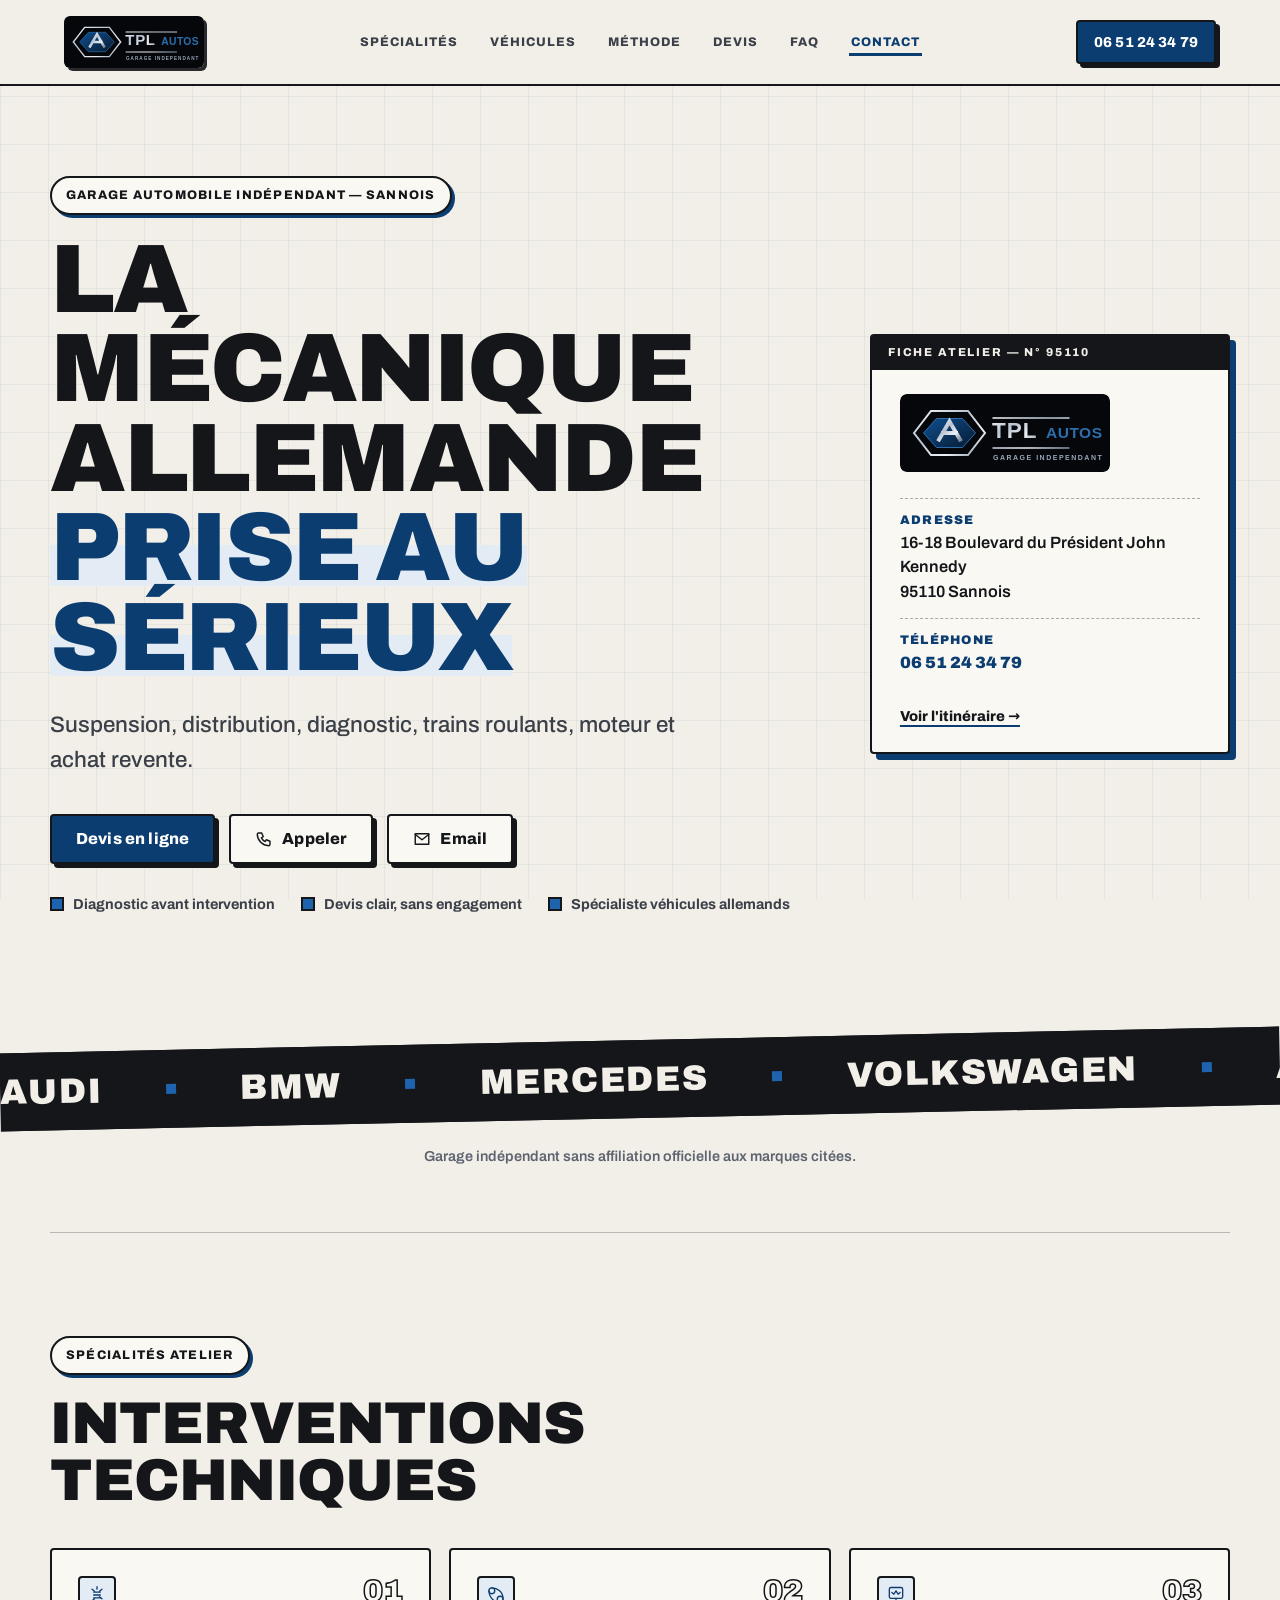
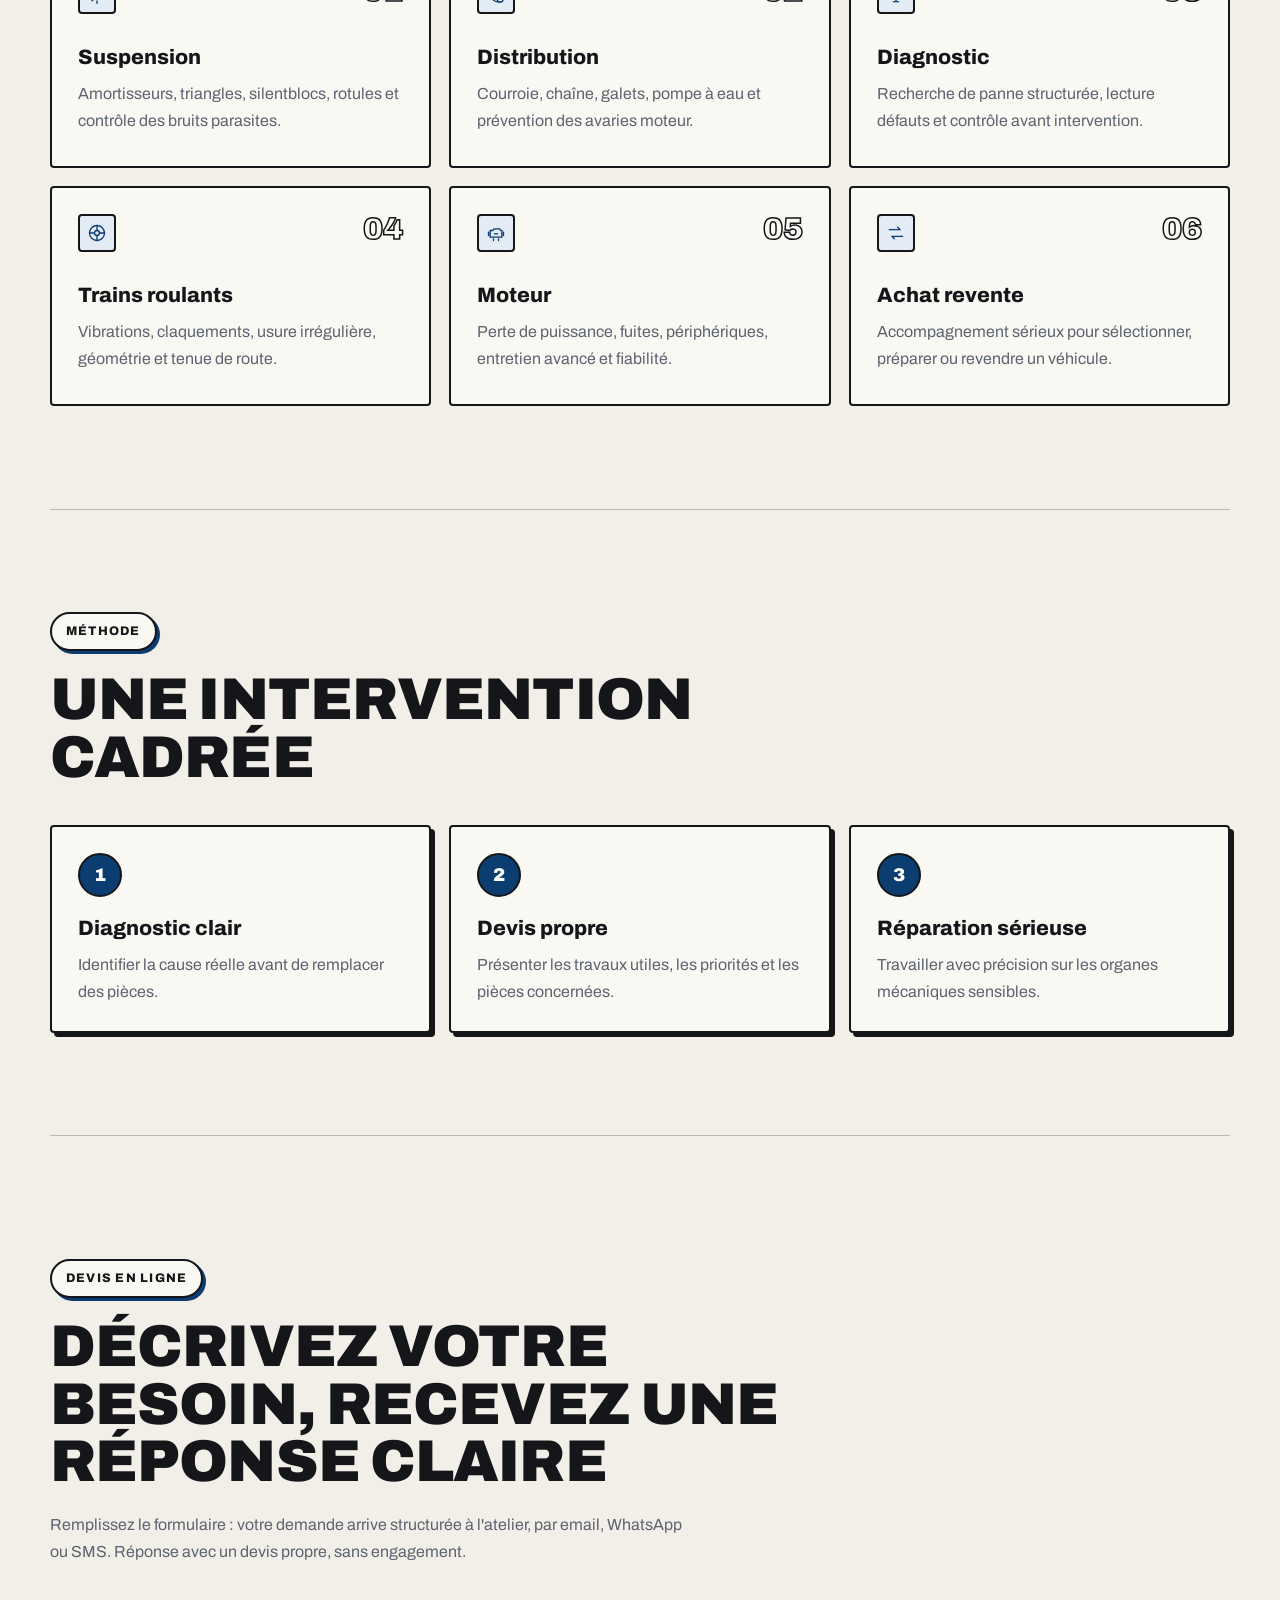
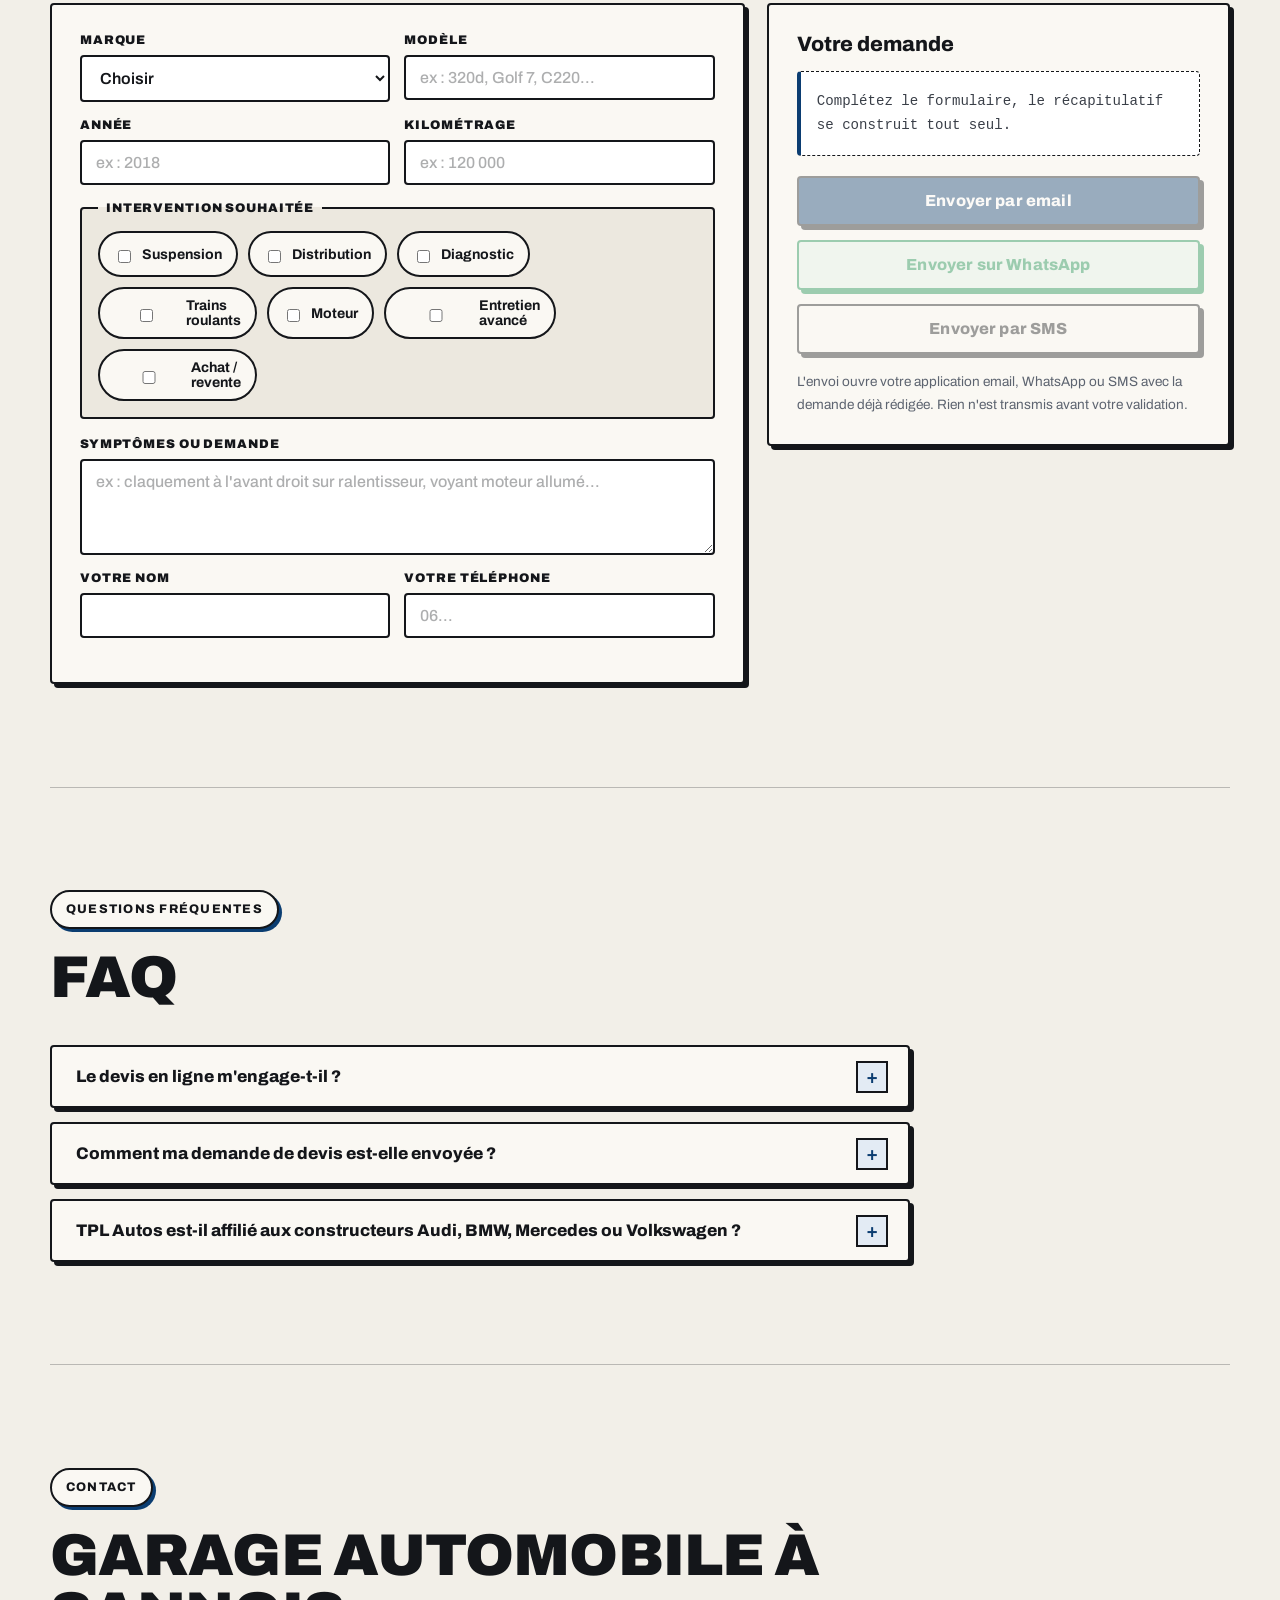
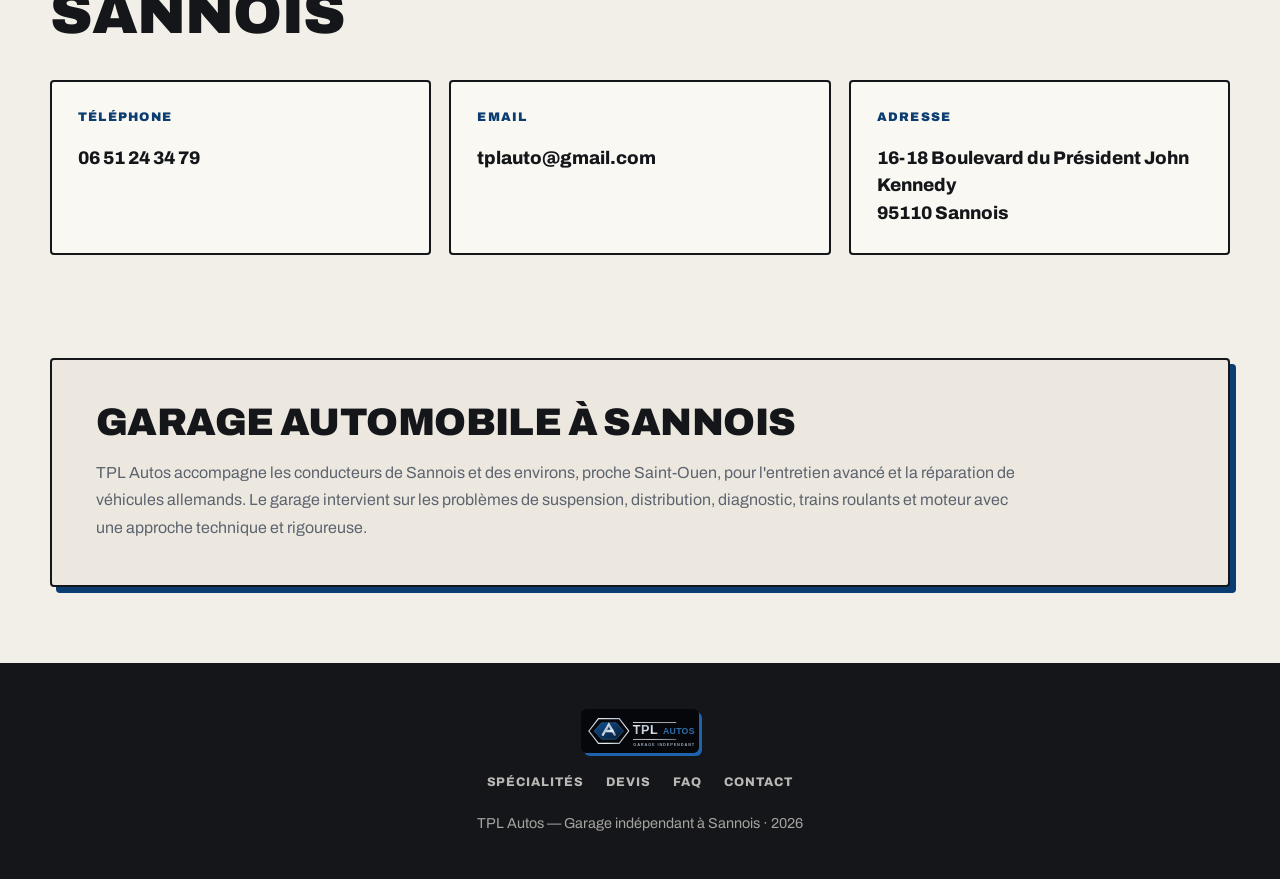
==== commit 06821095: "Nouvelle identité visuelle « fiche technique d'atelier » Refonte visuelle complète, à l'opposé de l'" ====
--- a/docs/index.html
+++ b/docs/index.html
@@ -9,6 +9,8 @@
   <link rel="canonical" href="https://frnctl.github.io/tpl-autos/">
   <link rel="icon" type="image/svg+xml" href="favicon.svg">
   <link rel="apple-touch-icon" href="apple-touch-icon.png">
+  <link rel="preload" href="fonts/archivo-latin.woff2" as="font" type="font/woff2" crossorigin>
+  <link rel="preload" href="fonts/archivo-latin-ext.woff2" as="font" type="font/woff2" crossorigin>
   <link rel="stylesheet" href="styles.css">
   <meta property="og:type" content="website">
   <meta property="og:locale" content="fr_FR">
@@ -23,7 +25,7 @@
   <meta name="twitter:title" content="TPL Autos | La mécanique allemande prise au sérieux">
   <meta name="twitter:description" content="Garage indépendant à Sannois : suspension, distribution, diagnostic, trains roulants, moteur et achat revente de véhicules allemands.">
   <meta name="twitter:image" content="https://frnctl.github.io/tpl-autos/og-image.png">
-  <meta name="theme-color" content="#05070b">
+  <meta name="theme-color" content="#f2efe8">
   <script type="application/ld+json">
   {
     "@context": "https://schema.org",
--- a/docs/styles.css
+++ b/docs/styles.css
@@ -1,46 +1,71 @@
 /* ==========================================================================
-   TPL Autos — design system
+   TPL Autos — identité « fiche technique d'atelier »
+   Papier clair, encre dense, bleu signature, bordures franches, ombres dures
    ========================================================================== */
 
+@font-face {
+  font-family: "Archivo";
+  font-style: normal;
+  font-weight: 100 900;
+  font-display: swap;
+  src: url("fonts/archivo-latin.woff2") format("woff2");
+  unicode-range: U+0000-00FF, U+0131, U+0152-0153, U+02BB-02BC, U+02C6, U+02DA, U+02DC, U+2000-206F, U+2074, U+20AC, U+2122, U+2191, U+2193, U+2212, U+2215, U+FEFF, U+FFFD;
+}
+
+@font-face {
+  font-family: "Archivo";
+  font-style: normal;
+  font-weight: 100 900;
+  font-display: swap;
+  src: url("fonts/archivo-latin-ext.woff2") format("woff2");
+  unicode-range: U+0100-02AF, U+0300-0301, U+0303-0304, U+0308-0309, U+0323, U+0329, U+1E00-1EFF, U+2020, U+20A0-20AB, U+20AD-20C0, U+2113, U+2C60-2C7F, U+A720-A7FF;
+}
+
 :root {
-  /* Couleurs */
-  --black: #05070b;
-  --ink: #090d14;
-  --panel: #101722;
+  /* Encre & papier */
+  --paper: #f2efe8;
+  --paper-warm: #ece8df;
+  --card: #faf8f3;
+  --ink: #14161a;
+  --ink-soft: #3a3f48;
+  --muted: #5d6470;
+
+  /* Bleu signature */
   --blue: #0b3d71;
-  --blue-light: #2d6fad;
-  --blue-glow: rgba(45, 111, 173, 0.25);
-  --silver: #d8dde6;
-  --muted: #9aa7b8;
-  --white: #f6f8fb;
-  --accent: #a7b5c8;
-  --whatsapp: #25d366;
-
-  /* Surfaces & bordures */
-  --line: rgba(216, 221, 230, 0.14);
-  --line-strong: rgba(216, 221, 230, 0.24);
-  --surface: rgba(16, 23, 34, 0.76);
-  --surface-deep: rgba(5, 7, 11, 0.7);
-
-  /* Typo fluide */
-  --text-xs: 0.8rem;
-  --text-sm: 0.92rem;
+  --blue-bright: #1d63ad;
+  --blue-wash: #e3ebf4;
+
+  /* WhatsApp */
+  --green: #128c4b;
+  --green-wash: #e2f3e9;
+
+  /* Traits & ombres */
+  --border: 2px solid var(--ink);
+  --border-thin: 1px solid rgba(20, 22, 26, 0.25);
+  --shadow: 6px 6px 0 var(--ink);
+  --shadow-sm: 4px 4px 0 var(--ink);
+  --shadow-blue: 6px 6px 0 var(--blue);
+
+  /* Typo */
+  --font: "Archivo", ui-sans-serif, system-ui, -apple-system, "Segoe UI", Arial, sans-serif;
+  --text-xs: 0.78rem;
+  --text-sm: 0.9rem;
   --text-md: 1rem;
-  --text-lg: clamp(1.1rem, 2.2vw, 1.45rem);
-  --text-h2: clamp(2rem, 4vw, 3.4rem);
-  --text-h1: clamp(3rem, 7.5vw, 6.4rem);
-
-  /* Rythme */
-  --radius: 8px;
-  --radius-sm: 6px;
-  --section-pad: clamp(54px, 8vw, 96px);
+  --text-lg: clamp(1.1rem, 2.2vw, 1.4rem);
+  --text-h2: clamp(2.1rem, 4.6vw, 3.8rem);
+  --text-h1: clamp(2.9rem, 7.6vw, 6.8rem);
+
+  --radius: 4px;
+  --section-pad: clamp(58px, 8vw, 104px);
   --header-h: 88px;
-
-  --font: ui-sans-serif, system-ui, -apple-system, BlinkMacSystemFont, "Segoe UI", Arial, sans-serif;
 }
 
 * {
   box-sizing: border-box;
+}
+
+[hidden] {
+  display: none !important;
 }
 
 html {
@@ -63,24 +88,22 @@
 
 body {
   margin: 0;
-  background:
-    radial-gradient(circle at 80% 10%, rgba(45, 111, 173, 0.16), transparent 30rem),
-    linear-gradient(180deg, #05070b 0%, #08111f 48%, #05070b 100%);
-  color: var(--white);
+  background: var(--paper);
+  color: var(--ink);
   font-family: var(--font);
-}
-
-/* Trame technique en fond */
+  font-size: var(--text-md);
+}
+
+/* Trame millimétrée bleue façon papier technique */
 body::before {
   content: "";
   position: fixed;
   inset: 0;
   z-index: -1;
   background-image:
-    linear-gradient(rgba(255, 255, 255, 0.035) 1px, transparent 1px),
-    linear-gradient(90deg, rgba(255, 255, 255, 0.025) 1px, transparent 1px);
-  background-size: 44px 44px;
-  mask-image: linear-gradient(180deg, rgba(0, 0, 0, 0.9), transparent 78%);
+    linear-gradient(rgba(11, 61, 113, 0.055) 1px, transparent 1px),
+    linear-gradient(90deg, rgba(11, 61, 113, 0.055) 1px, transparent 1px);
+  background-size: 48px 48px;
 }
 
 a {
@@ -88,25 +111,24 @@
 }
 
 :focus-visible {
-  outline: 2px solid var(--blue-light);
+  outline: 3px solid var(--blue-bright);
   outline-offset: 3px;
-  border-radius: 2px;
 }
 
 ::selection {
-  background: var(--blue-light);
-  color: var(--white);
+  background: var(--blue);
+  color: var(--paper);
 }
 
 .skip-link {
   position: absolute;
-  top: -48px;
+  top: -52px;
   left: 16px;
   z-index: 100;
   padding: 12px 18px;
-  border-radius: var(--radius-sm);
-  background: var(--blue-light);
-  color: var(--white);
+  border: var(--border);
+  background: var(--blue);
+  color: #ffffff;
   font-weight: 800;
   text-decoration: none;
   transition: top 0.15s ease;
@@ -116,10 +138,9 @@
   top: 16px;
 }
 
-/* Ancres sous le header sticky */
 section[id],
 span[id="contenu"] {
-  scroll-margin-top: calc(var(--header-h) + 12px);
+  scroll-margin-top: calc(var(--header-h) + 14px);
 }
 
 /* ==========================================================================
@@ -134,15 +155,13 @@
   align-items: center;
   justify-content: space-between;
   gap: 24px;
-  padding: 18px clamp(18px, 5vw, 72px);
-  background: rgba(5, 7, 11, 0.86);
-  border-bottom: 1px solid var(--line);
-  backdrop-filter: blur(18px);
-  transition: box-shadow 0.25s ease;
+  padding: 16px clamp(18px, 5vw, 72px);
+  background: var(--paper);
+  border-bottom: var(--border);
 }
 
 .site-header.is-scrolled {
-  box-shadow: 0 12px 40px rgba(0, 0, 0, 0.45);
+  box-shadow: 0 4px 0 rgba(20, 22, 26, 0.12);
 }
 
 .brand {
@@ -155,22 +174,25 @@
   display: block;
   height: 52px;
   width: auto;
+  border-radius: 6px;
+  box-shadow: 3px 3px 0 rgba(20, 22, 26, 0.9);
 }
 
 .nav {
   display: flex;
-  gap: clamp(14px, 2.4vw, 30px);
-  color: var(--accent);
-  font-size: var(--text-sm);
-  font-weight: 700;
+  gap: clamp(12px, 2.2vw, 28px);
+  color: var(--ink-soft);
+  font-size: var(--text-xs);
+  font-weight: 800;
+  letter-spacing: 0.08em;
   text-transform: uppercase;
 }
 
 .nav a {
   position: relative;
-  padding: 4px 0;
+  padding: 4px 2px;
   text-decoration: none;
-  transition: color 0.2s ease;
+  transition: color 0.15s ease;
 }
 
 .nav a::after {
@@ -178,16 +200,16 @@
   position: absolute;
   left: 0;
   right: 100%;
-  bottom: -2px;
-  height: 2px;
-  background: var(--blue-light);
-  transition: right 0.25s ease;
+  bottom: -3px;
+  height: 3px;
+  background: var(--blue);
+  transition: right 0.2s ease;
 }
 
 .nav a:hover,
 .nav a:focus-visible,
 .nav a.is-active {
-  color: var(--white);
+  color: var(--blue);
 }
 
 .nav a:hover::after,
@@ -209,21 +231,22 @@
   width: 46px;
   height: 46px;
   padding: 12px;
-  border: 1px solid var(--line-strong);
-  border-radius: var(--radius-sm);
-  background: transparent;
+  border: var(--border);
+  border-radius: var(--radius);
+  background: var(--card);
   cursor: pointer;
+  box-shadow: 3px 3px 0 var(--ink);
 }
 
 .nav-toggle span {
   display: block;
-  height: 2px;
-  background: var(--silver);
+  height: 2.5px;
+  background: var(--ink);
   transition: transform 0.25s ease, opacity 0.2s ease;
 }
 
 .nav-toggle[aria-expanded="true"] span:nth-child(1) {
-  transform: translateY(7px) rotate(45deg);
+  transform: translateY(7.5px) rotate(45deg);
 }
 
 .nav-toggle[aria-expanded="true"] span:nth-child(2) {
@@ -231,7 +254,7 @@
 }
 
 .nav-toggle[aria-expanded="true"] span:nth-child(3) {
-  transform: translateY(-7px) rotate(-45deg);
+  transform: translateY(-7.5px) rotate(-45deg);
 }
 
 /* ==========================================================================
@@ -251,35 +274,37 @@
 }
 
 h1 {
-  margin-bottom: 22px;
-  max-width: 820px;
-  color: var(--white);
+  margin-bottom: 26px;
+  max-width: 860px;
   font-size: var(--text-h1);
-  line-height: 0.96;
-  font-weight: 850;
-  letter-spacing: -0.02em;
+  line-height: 0.92;
+  font-weight: 900;
+  letter-spacing: -0.025em;
+  text-transform: uppercase;
 }
 
 h1 em {
   font-style: normal;
-  background: linear-gradient(120deg, var(--blue-light), #6ea8dd);
-  -webkit-background-clip: text;
-  background-clip: text;
-  color: transparent;
+  color: var(--blue);
+  background-image: linear-gradient(var(--blue-wash), var(--blue-wash));
+  background-size: 100% 0.42em;
+  background-position: 0 78%;
+  background-repeat: no-repeat;
 }
 
 h2 {
   margin-bottom: 0;
-  color: var(--white);
   font-size: var(--text-h2);
-  line-height: 1.02;
-  letter-spacing: -0.01em;
+  line-height: 0.98;
+  font-weight: 900;
+  letter-spacing: -0.015em;
+  text-transform: uppercase;
 }
 
 h3 {
   margin-bottom: 12px;
-  color: var(--white);
-  font-size: 1.25rem;
+  font-size: 1.3rem;
+  font-weight: 800;
 }
 
 p {
@@ -288,29 +313,34 @@
 }
 
 .eyebrow {
-  margin: 0 0 16px;
-  color: var(--blue-light);
+  display: inline-block;
+  margin: 0 0 20px;
+  padding: 7px 14px;
+  border: var(--border);
+  border-radius: 999px;
+  background: var(--card);
+  color: var(--ink);
   font-size: var(--text-xs);
   font-weight: 800;
-  letter-spacing: 0.08em;
+  letter-spacing: 0.1em;
   text-transform: uppercase;
+  box-shadow: 3px 3px 0 var(--blue);
 }
 
 .section {
   padding: var(--section-pad) 0;
-  border-top: 1px solid var(--line);
+  border-top: var(--border-thin);
 }
 
 .section__heading {
-  max-width: 760px;
-  margin-bottom: 34px;
-}
-
-/* Apparition au scroll (activée par JS, neutre sans JS) */
+  max-width: 780px;
+  margin-bottom: 38px;
+}
+
 .reveal {
   opacity: 0;
   transform: translateY(22px);
-  transition: opacity 0.6s ease, transform 0.6s ease;
+  transition: opacity 0.55s ease, transform 0.55s ease;
 }
 
 .reveal.is-visible {
@@ -325,8 +355,8 @@
 .actions {
   display: flex;
   flex-wrap: wrap;
-  gap: 12px;
-  margin-top: 34px;
+  gap: 14px;
+  margin-top: 36px;
 }
 
 .button {
@@ -334,15 +364,17 @@
   align-items: center;
   justify-content: center;
   gap: 9px;
-  min-height: 48px;
-  padding: 14px 22px;
-  border: 1px solid transparent;
-  border-radius: var(--radius-sm);
+  min-height: 50px;
+  padding: 14px 24px;
+  border: var(--border);
+  border-radius: var(--radius);
+  font-family: inherit;
   font-weight: 800;
   font-size: var(--text-md);
+  letter-spacing: 0.01em;
   text-decoration: none;
   cursor: pointer;
-  transition: transform 0.15s ease, box-shadow 0.2s ease, border-color 0.2s ease, background 0.2s ease;
+  transition: transform 0.12s ease, box-shadow 0.12s ease;
 }
 
 .button svg {
@@ -350,69 +382,87 @@
   height: 18px;
   fill: none;
   stroke: currentColor;
-  stroke-width: 1.8;
+  stroke-width: 1.9;
   stroke-linecap: round;
   stroke-linejoin: round;
 }
 
 .button:hover {
-  transform: translateY(-1px);
+  transform: translate(-2px, -2px);
+}
+
+.button:active {
+  transform: translate(1px, 1px);
+  box-shadow: 2px 2px 0 var(--ink);
 }
 
 .button--primary {
-  background: linear-gradient(135deg, var(--blue), #155a9b);
+  background: var(--blue);
+  border-color: var(--ink);
   color: #ffffff;
-  box-shadow: 0 16px 34px rgba(3, 23, 48, 0.32);
+  box-shadow: var(--shadow-sm);
 }
 
 .button--primary:hover {
-  box-shadow: 0 18px 40px rgba(3, 23, 48, 0.5), 0 0 0 1px var(--blue-light);
+  box-shadow: var(--shadow);
 }
 
 .button--secondary {
-  border-color: rgba(216, 221, 230, 0.35);
-  color: var(--silver);
-  background: rgba(255, 255, 255, 0.04);
+  background: var(--card);
+  color: var(--ink);
+  box-shadow: var(--shadow-sm);
 }
 
 .button--secondary:hover {
-  border-color: var(--blue-light);
-  color: var(--white);
+  box-shadow: var(--shadow);
 }
 
 .button--whatsapp {
-  border: 1px solid rgba(37, 211, 102, 0.5);
-  background: rgba(37, 211, 102, 0.14);
-  color: #7ce3a5;
+  background: var(--green-wash);
+  border-color: var(--green);
+  color: var(--green);
+  box-shadow: 4px 4px 0 var(--green);
 }
 
 .button--whatsapp:hover {
-  border-color: var(--whatsapp);
-  color: #a5f0c4;
+  box-shadow: 6px 6px 0 var(--green);
+}
+
+.button--whatsapp:active {
+  box-shadow: 2px 2px 0 var(--green);
 }
 
 .button--ghost {
-  border-color: transparent;
+  min-height: 0;
+  padding: 8px 4px;
+  border: 0;
   background: transparent;
-  color: var(--accent);
+  color: var(--ink-soft);
   font-weight: 700;
   text-decoration: underline;
+  text-decoration-thickness: 2px;
   text-underline-offset: 4px;
+  box-shadow: none;
 }
 
 .button--ghost:hover {
-  color: var(--white);
+  color: var(--blue);
+  transform: none;
+}
+
+.button--ghost:active {
+  box-shadow: none;
 }
 
 .button--compact {
-  min-height: 42px;
-  padding: 10px 18px;
+  min-height: 44px;
+  padding: 10px 16px;
   font-size: var(--text-sm);
   white-space: nowrap;
 }
 
 .button[aria-disabled="true"] {
-  opacity: 0.45;
+  opacity: 0.4;
   pointer-events: none;
 }
 
@@ -425,18 +475,19 @@
   display: grid;
   grid-template-columns: minmax(0, 1.35fr) minmax(280px, 0.65fr);
   align-items: center;
-  gap: clamp(28px, 6vw, 76px);
-  padding: clamp(54px, 8vw, 108px) 0 64px;
+  gap: clamp(28px, 6vw, 72px);
+  padding: clamp(50px, 7vw, 96px) 0 64px;
 }
 
 .hero__content {
-  max-width: 800px;
+  max-width: 820px;
 }
 
 .subtitle {
-  max-width: 700px;
-  color: var(--silver);
+  max-width: 660px;
+  color: var(--ink-soft);
   font-size: var(--text-lg);
+  font-weight: 500;
   line-height: 1.55;
 }
 
@@ -444,10 +495,10 @@
   display: flex;
   flex-wrap: wrap;
   gap: 10px 26px;
-  margin: 30px 0 0;
+  margin: 32px 0 0;
   padding: 0;
   list-style: none;
-  color: var(--accent);
+  color: var(--ink-soft);
   font-size: var(--text-sm);
   font-weight: 700;
 }
@@ -460,107 +511,133 @@
 
 .hero__points li::before {
   content: "";
-  width: 7px;
-  height: 7px;
-  border-radius: 50%;
-  background: var(--blue-light);
-  box-shadow: 0 0 10px var(--blue-glow);
-}
-
+  width: 10px;
+  height: 10px;
+  border: 2px solid var(--ink);
+  background: var(--blue-bright);
+}
+
+/* Fiche coordonnées */
 .hero__panel {
+  position: relative;
   padding: 28px;
-  border: 1px solid rgba(216, 221, 230, 0.18);
+  border: var(--border);
   border-radius: var(--radius);
-  background: linear-gradient(180deg, rgba(16, 23, 34, 0.9), rgba(7, 12, 20, 0.92));
-  box-shadow: 0 30px 70px rgba(0, 0, 0, 0.35);
+  background: var(--card);
+  box-shadow: var(--shadow-blue);
+}
+
+.hero__panel::before {
+  content: "FICHE ATELIER — N° 95110";
+  display: block;
+  margin: -28px -28px 24px;
+  padding: 10px 16px;
+  border-bottom: var(--border);
+  background: var(--ink);
+  color: var(--paper);
+  font-size: 0.72rem;
+  font-weight: 800;
+  letter-spacing: 0.16em;
+  text-transform: uppercase;
 }
 
 .hero__panel img {
   display: block;
-  width: min(220px, 100%);
+  width: min(210px, 100%);
   height: auto;
-  margin-bottom: 30px;
+  margin-bottom: 26px;
+  border-radius: 6px;
 }
 
 .hero__panel dl {
   margin: 0;
 }
 
-.hero__panel dl > div + div {
-  margin-top: 18px;
+.hero__panel dl > div {
+  padding: 14px 0;
+  border-top: 1px dashed rgba(20, 22, 26, 0.35);
 }
 
 .hero__panel dt {
-  margin-bottom: 5px;
-  color: var(--blue-light);
+  margin-bottom: 4px;
+  color: var(--blue);
   font-size: var(--text-xs);
   font-weight: 900;
+  letter-spacing: 0.1em;
   text-transform: uppercase;
-  letter-spacing: 0.08em;
 }
 
 .hero__panel dd {
   margin: 0;
-  color: var(--silver);
-  font-size: 1.05rem;
-  line-height: 1.55;
+  color: var(--ink);
+  font-size: 1.02rem;
+  font-weight: 600;
+  line-height: 1.5;
 }
 
 .hero__panel dd a {
-  color: var(--white);
-  font-weight: 800;
+  color: var(--blue);
+  font-weight: 900;
   text-decoration: none;
 }
 
 .panel-link {
   display: inline-flex;
-  margin-top: 22px;
-  color: var(--blue-light);
+  margin-top: 18px;
+  color: var(--ink);
   font-weight: 800;
   font-size: var(--text-sm);
-  text-decoration: none;
+  text-decoration: underline;
+  text-decoration-thickness: 2px;
+  text-decoration-color: var(--blue);
+  text-underline-offset: 4px;
 }
 
 .panel-link:hover {
-  color: var(--white);
+  color: var(--blue);
 }
 
 /* ==========================================================================
-   Marques — bandeau défilant
+   Marques — ruban noir façon adhésif d'atelier
    ========================================================================== */
 
 .vehicles {
-  padding-top: clamp(34px, 5vw, 54px);
-  padding-bottom: clamp(34px, 5vw, 54px);
+  padding: clamp(40px, 6vw, 64px) 0;
+  border-top: 0;
 }
 
 .marquee {
+  width: 100vw;
+  margin-left: calc(50% - 50vw);
+  padding: 18px 0;
+  border-top: var(--border);
+  border-bottom: var(--border);
+  background: var(--ink);
+  transform: rotate(-1.2deg);
   overflow: hidden;
-  mask-image: linear-gradient(90deg, transparent, #000 12%, #000 88%, transparent);
 }
 
 .marquee__track {
   display: flex;
   align-items: center;
-  gap: clamp(28px, 5vw, 64px);
+  gap: clamp(30px, 5vw, 68px);
   width: max-content;
-  animation: marquee 28s linear infinite;
+  animation: marquee 26s linear infinite;
 }
 
 .marquee__track span:not(.dot) {
-  color: var(--silver);
-  font-size: clamp(1.5rem, 3.4vw, 2.6rem);
-  font-weight: 850;
-  letter-spacing: 0.02em;
+  color: var(--paper);
+  font-size: clamp(1.4rem, 3vw, 2.2rem);
+  font-weight: 900;
+  letter-spacing: 0.05em;
+  text-transform: uppercase;
   white-space: nowrap;
-  opacity: 0.85;
 }
 
 .marquee__track .dot {
-  width: 8px;
-  height: 8px;
-  border-radius: 50%;
-  background: var(--blue-light);
+  width: 10px;
+  height: 10px;
+  background: var(--blue-bright);
   flex-shrink: 0;
 }
 
@@ -571,17 +648,24 @@
 }
 
 @media (prefers-reduced-motion: reduce) {
+  .marquee {
+    transform: none;
+  }
+
   .marquee__track {
     animation: none;
     flex-wrap: wrap;
     width: auto;
+    padding: 0 18px;
   }
 }
 
 .notice {
-  margin: 22px 0 0;
-  color: var(--accent);
+  margin: 26px auto 0;
+  max-width: 640px;
+  color: var(--muted);
   font-size: var(--text-sm);
+  font-weight: 600;
   text-align: center;
 }
 
@@ -592,7 +676,7 @@
 .service-grid {
   display: grid;
   grid-template-columns: repeat(3, minmax(0, 1fr));
-  gap: 16px;
+  gap: 18px;
 }
 
 .service,
@@ -601,45 +685,49 @@
 .quote-form,
 .quote-recap,
 .faq-list details {
-  border: 1px solid var(--line);
+  border: var(--border);
   border-radius: var(--radius);
-  background: var(--surface);
+  background: var(--card);
 }
 
 .service {
-  min-height: 215px;
-  padding: 24px;
-  transition: transform 0.2s ease, border-color 0.2s ease, box-shadow 0.25s ease;
+  min-height: 220px;
+  padding: 26px;
+  transition: transform 0.15s ease, box-shadow 0.15s ease;
 }
 
 .service:hover {
-  transform: translateY(-3px);
-  border-color: rgba(45, 111, 173, 0.55);
-  box-shadow: 0 18px 44px rgba(0, 0, 0, 0.35), 0 0 0 1px rgba(45, 111, 173, 0.2);
+  transform: translate(-3px, -3px);
+  box-shadow: var(--shadow);
 }
 
 .service__top {
   display: flex;
   align-items: flex-start;
   justify-content: space-between;
-  margin-bottom: 34px;
+  margin-bottom: 32px;
 }
 
 .service__icon {
-  width: 34px;
-  height: 34px;
+  width: 38px;
+  height: 38px;
+  padding: 7px;
+  border: var(--border);
+  border-radius: var(--radius);
+  background: var(--blue-wash);
   fill: none;
-  stroke: var(--blue-light);
+  stroke: var(--blue);
   stroke-width: 1.6;
   stroke-linecap: round;
   stroke-linejoin: round;
 }
 
 .service__top span {
-  color: var(--blue-light);
-  font-size: 0.78rem;
+  color: transparent;
+  -webkit-text-stroke: 1.5px var(--ink);
+  font-size: 1.9rem;
   font-weight: 900;
-  letter-spacing: 0.08em;
+  line-height: 1;
 }
 
 .service p,
@@ -650,64 +738,65 @@
 .method-list {
   display: grid;
   grid-template-columns: repeat(3, minmax(0, 1fr));
-  gap: 16px;
+  gap: 18px;
   margin: 0;
   padding: 0;
   list-style: none;
-  counter-reset: step;
 }
 
 .method-list li {
   position: relative;
   padding: 26px;
+  box-shadow: var(--shadow-sm);
 }
 
 .method-step {
   display: inline-flex;
   align-items: center;
   justify-content: center;
-  width: 38px;
-  height: 38px;
+  width: 44px;
+  height: 44px;
   margin-bottom: 20px;
-  border: 1px solid rgba(45, 111, 173, 0.6);
+  border: var(--border);
   border-radius: 50%;
-  color: var(--blue-light);
+  background: var(--blue);
+  color: #ffffff;
+  font-size: 1.15rem;
   font-weight: 900;
-  background: rgba(45, 111, 173, 0.12);
 }
 
 .contact-grid {
   display: grid;
   grid-template-columns: repeat(3, minmax(0, 1fr));
-  gap: 16px;
+  gap: 18px;
 }
 
 .contact-grid > * {
-  min-height: 154px;
+  min-height: 160px;
   margin: 0;
-  padding: 24px;
-  color: var(--white);
-  font-size: 1.12rem;
+  padding: 26px;
+  color: var(--ink);
+  font-size: 1.14rem;
   font-style: normal;
-  font-weight: 750;
+  font-weight: 800;
   line-height: 1.5;
   text-decoration: none;
-  transition: transform 0.2s ease, border-color 0.2s ease;
+  transition: transform 0.15s ease, box-shadow 0.15s ease;
 }
 
 .contact-grid > a:hover {
-  transform: translateY(-3px);
-  border-color: rgba(45, 111, 173, 0.55);
+  transform: translate(-3px, -3px);
+  box-shadow: var(--shadow-blue);
 }
 
 .contact-grid span {
   display: block;
-  margin-bottom: 20px;
-  color: var(--blue-light);
+  margin-bottom: 18px;
+  color: var(--blue);
   font-size: var(--text-xs);
   font-weight: 900;
+  letter-spacing: 0.1em;
   text-transform: uppercase;
-  letter-spacing: 0.08em;
 }
 
 /* ==========================================================================
@@ -715,30 +804,31 @@
    ========================================================================== */
 
 .quote .section__heading p {
-  margin-top: 18px;
+  margin-top: 20px;
   max-width: 640px;
 }
 
 .quote-grid {
   display: grid;
   grid-template-columns: minmax(0, 1.2fr) minmax(300px, 0.8fr);
-  gap: 16px;
+  gap: 22px;
   align-items: start;
 }
 
 .quote-form,
 .quote-recap {
-  padding: 26px;
+  padding: 28px;
+  box-shadow: var(--shadow-sm);
 }
 
 .quote-form label {
   display: block;
   margin-bottom: 16px;
-  color: var(--accent);
+  color: var(--ink);
   font-size: var(--text-xs);
-  font-weight: 800;
+  font-weight: 900;
+  letter-spacing: 0.07em;
   text-transform: uppercase;
-  letter-spacing: 0.05em;
 }
 
 .quote-form input,
@@ -748,23 +838,29 @@
   width: 100%;
   margin-top: 8px;
   padding: 12px 14px;
-  border: 1px solid rgba(216, 221, 230, 0.22);
-  border-radius: var(--radius-sm);
-  background: var(--surface-deep);
-  color: var(--white);
+  border: var(--border);
+  border-radius: var(--radius);
+  background: #ffffff;
+  color: var(--ink);
   font: inherit;
   font-size: var(--text-md);
+  font-weight: 600;
   letter-spacing: normal;
   text-transform: none;
-  transition: border-color 0.2s ease, box-shadow 0.2s ease;
+  transition: box-shadow 0.12s ease;
+}
+
+.quote-form input::placeholder,
+.quote-form textarea::placeholder {
+  color: rgba(20, 22, 26, 0.35);
+  font-weight: 500;
 }
 
 .quote-form input:focus,
 .quote-form select:focus,
 .quote-form textarea:focus {
   outline: none;
-  border-color: var(--blue-light);
-  box-shadow: 0 0 0 3px var(--blue-glow);
+  box-shadow: 3px 3px 0 var(--blue);
 }
 
 .quote-form textarea {
@@ -783,17 +879,18 @@
   gap: 10px;
   margin: 0 0 18px;
   padding: 16px;
-  border: 1px solid rgba(216, 221, 230, 0.16);
-  border-radius: var(--radius-sm);
+  border: var(--border);
+  border-radius: var(--radius);
+  background: var(--paper-warm);
 }
 
 .quote-services legend {
-  padding: 0 6px;
-  color: var(--accent);
+  padding: 0 8px;
+  color: var(--ink);
   font-size: var(--text-xs);
-  font-weight: 800;
+  font-weight: 900;
+  letter-spacing: 0.07em;
   text-transform: uppercase;
-  letter-spacing: 0.05em;
 }
 
 .quote-services label {
@@ -802,29 +899,30 @@
   gap: 8px;
   margin: 0;
   padding: 9px 14px;
-  border: 1px solid rgba(216, 221, 230, 0.2);
+  border: var(--border);
   border-radius: 999px;
-  color: var(--silver);
+  background: var(--card);
+  color: var(--ink);
   font-size: 0.88rem;
   font-weight: 700;
   letter-spacing: normal;
   text-transform: none;
   cursor: pointer;
-  transition: border-color 0.2s ease, background 0.2s ease;
+  transition: box-shadow 0.12s ease, background 0.12s ease, color 0.12s ease;
 }
 
 .quote-services label:hover {
-  border-color: var(--blue-light);
+  box-shadow: 2px 2px 0 var(--ink);
 }
 
 .quote-services label:has(input:checked) {
-  border-color: var(--blue-light);
-  background: rgba(45, 111, 173, 0.18);
-  color: var(--white);
+  background: var(--blue);
+  color: #ffffff;
+  box-shadow: 2px 2px 0 var(--ink);
 }
 
 .quote-services input {
-  accent-color: var(--blue-light);
+  accent-color: var(--blue);
 }
 
 .quote-recap {
@@ -836,17 +934,18 @@
   margin-bottom: 16px;
 }
 
+/* Récapitulatif façon ticket d'atelier */
 .quote-recap pre {
   margin: 0 0 20px;
-  padding: 16px;
-  border: 1px solid var(--line);
-  border-left: 3px solid var(--blue-light);
-  border-radius: var(--radius-sm);
-  background: var(--surface-deep);
-  color: var(--silver);
-  font-family: inherit;
-  font-size: 0.95rem;
-  line-height: 1.6;
+  padding: 18px 16px;
+  border: 1px dashed var(--ink);
+  border-left: 4px solid var(--blue);
+  border-radius: var(--radius);
+  background: #ffffff;
+  color: var(--ink-soft);
+  font-family: ui-monospace, "SF Mono", Menlo, Consolas, monospace;
+  font-size: 0.88rem;
+  line-height: 1.65;
   white-space: pre-wrap;
   word-break: break-word;
 }
@@ -861,7 +960,7 @@
 
 .quote-note {
   margin: 16px 0 0;
-  color: var(--accent);
+  color: var(--muted);
   font-size: 0.85rem;
 }
 
@@ -871,25 +970,25 @@
 
 .faq-list {
   display: grid;
-  gap: 12px;
+  gap: 14px;
   max-width: 860px;
 }
 
 .faq-list details {
   padding: 0;
   overflow: hidden;
+  box-shadow: var(--shadow-sm);
 }
 
 .faq-list summary {
-  padding: 20px 24px;
-  color: var(--white);
+  position: relative;
+  padding: 20px 60px 20px 24px;
+  color: var(--ink);
   font-size: 1.05rem;
-  font-weight: 750;
+  font-weight: 800;
   cursor: pointer;
   list-style: none;
-  position: relative;
-  padding-right: 56px;
-  transition: color 0.2s ease;
+  transition: color 0.15s ease;
 }
 
 .faq-list summary::-webkit-details-marker {
@@ -899,12 +998,19 @@
 .faq-list summary::after {
   content: "+";
   position: absolute;
-  right: 24px;
+  right: 20px;
   top: 50%;
   transform: translateY(-50%);
-  color: var(--blue-light);
-  font-size: 1.5rem;
-  font-weight: 400;
+  display: inline-flex;
+  align-items: center;
+  justify-content: center;
+  width: 28px;
+  height: 28px;
+  border: var(--border);
+  background: var(--blue-wash);
+  color: var(--blue);
+  font-size: 1.2rem;
+  font-weight: 700;
   transition: transform 0.2s ease;
 }
 
@@ -913,7 +1019,7 @@
 }
 
 .faq-list summary:hover {
-  color: var(--blue-light);
+  color: var(--blue);
 }
 
 .faq-list details p {
@@ -926,17 +1032,17 @@
    ========================================================================== */
 
 .seo-local {
-  margin: 0 0 72px;
+  margin: 0 0 76px;
   padding: clamp(28px, 5vw, 44px);
-  border: 1px solid rgba(216, 221, 230, 0.13);
-  border-left: 4px solid var(--blue-light);
+  border: var(--border);
   border-radius: var(--radius);
-  background: rgba(5, 7, 11, 0.58);
+  background: var(--paper-warm);
+  box-shadow: var(--shadow-blue);
 }
 
 .seo-local h2 {
   margin-bottom: 18px;
-  font-size: clamp(1.7rem, 3vw, 2.5rem);
+  font-size: clamp(1.6rem, 3vw, 2.4rem);
 }
 
 .seo-local p {
@@ -945,8 +1051,10 @@
 }
 
 .footer {
-  border-top: 1px solid var(--line);
-  padding: 40px 18px;
+  border-top: var(--border);
+  padding: 44px 18px;
+  background: var(--ink);
+  color: var(--paper);
 }
 
 .footer__inner {
@@ -955,23 +1063,26 @@
   display: flex;
   flex-direction: column;
   align-items: center;
-  gap: 20px;
+  gap: 22px;
   text-align: center;
 }
 
 .footer__inner img {
   height: 44px;
   width: auto;
+  border-radius: 6px;
+  box-shadow: 3px 3px 0 var(--blue-bright);
 }
 
 .footer__nav {
   display: flex;
   flex-wrap: wrap;
   justify-content: center;
-  gap: 20px;
-  color: var(--accent);
-  font-size: var(--text-sm);
-  font-weight: 700;
+  gap: 22px;
+  color: rgba(242, 239, 232, 0.75);
+  font-size: var(--text-xs);
+  font-weight: 800;
+  letter-spacing: 0.08em;
   text-transform: uppercase;
 }
 
@@ -981,12 +1092,15 @@
 
 .footer__nav a:hover,
 .footer__nav a:focus-visible {
-  color: var(--white);
+  color: #ffffff;
+  text-decoration: underline;
+  text-decoration-thickness: 2px;
+  text-underline-offset: 4px;
 }
 
 .footer p {
   margin: 0;
-  color: var(--accent);
+  color: rgba(242, 239, 232, 0.65);
   font-size: 0.9rem;
 }
 
@@ -1006,15 +1120,15 @@
     right: 0;
     flex-direction: column;
     gap: 0;
-    padding: 10px 18px 18px;
-    background: var(--black);
-    border-bottom: 1px solid var(--line);
-    box-shadow: 0 24px 40px rgba(0, 0, 0, 0.5);
+    padding: 8px 18px 18px;
+    background: var(--paper);
+    border-bottom: var(--border);
+    box-shadow: 0 20px 30px rgba(20, 22, 26, 0.15);
   }
 
   .nav a {
-    padding: 13px 4px;
-    border-bottom: 1px solid rgba(216, 221, 230, 0.08);
+    padding: 14px 4px;
+    border-bottom: 1px dashed rgba(20, 22, 26, 0.3);
     font-size: 1rem;
   }
 
@@ -1045,6 +1159,10 @@
   .quote-recap {
     position: static;
   }
+
+  .marquee {
+    transform: rotate(-0.8deg);
+  }
 }
 
 @media (max-width: 560px) {
@@ -1062,11 +1180,11 @@
 
   .button--compact {
     padding: 10px 12px;
-    font-size: 0.8rem;
+    font-size: 0.78rem;
   }
 
   h1 {
-    font-size: 2.8rem;
+    font-size: 2.7rem;
   }
 
   .actions,
@@ -1089,4 +1207,8 @@
   .quote-recap {
     padding: 20px;
   }
-}
+
+  .hero__panel::before {
+    letter-spacing: 0.08em;
+  }
+}
